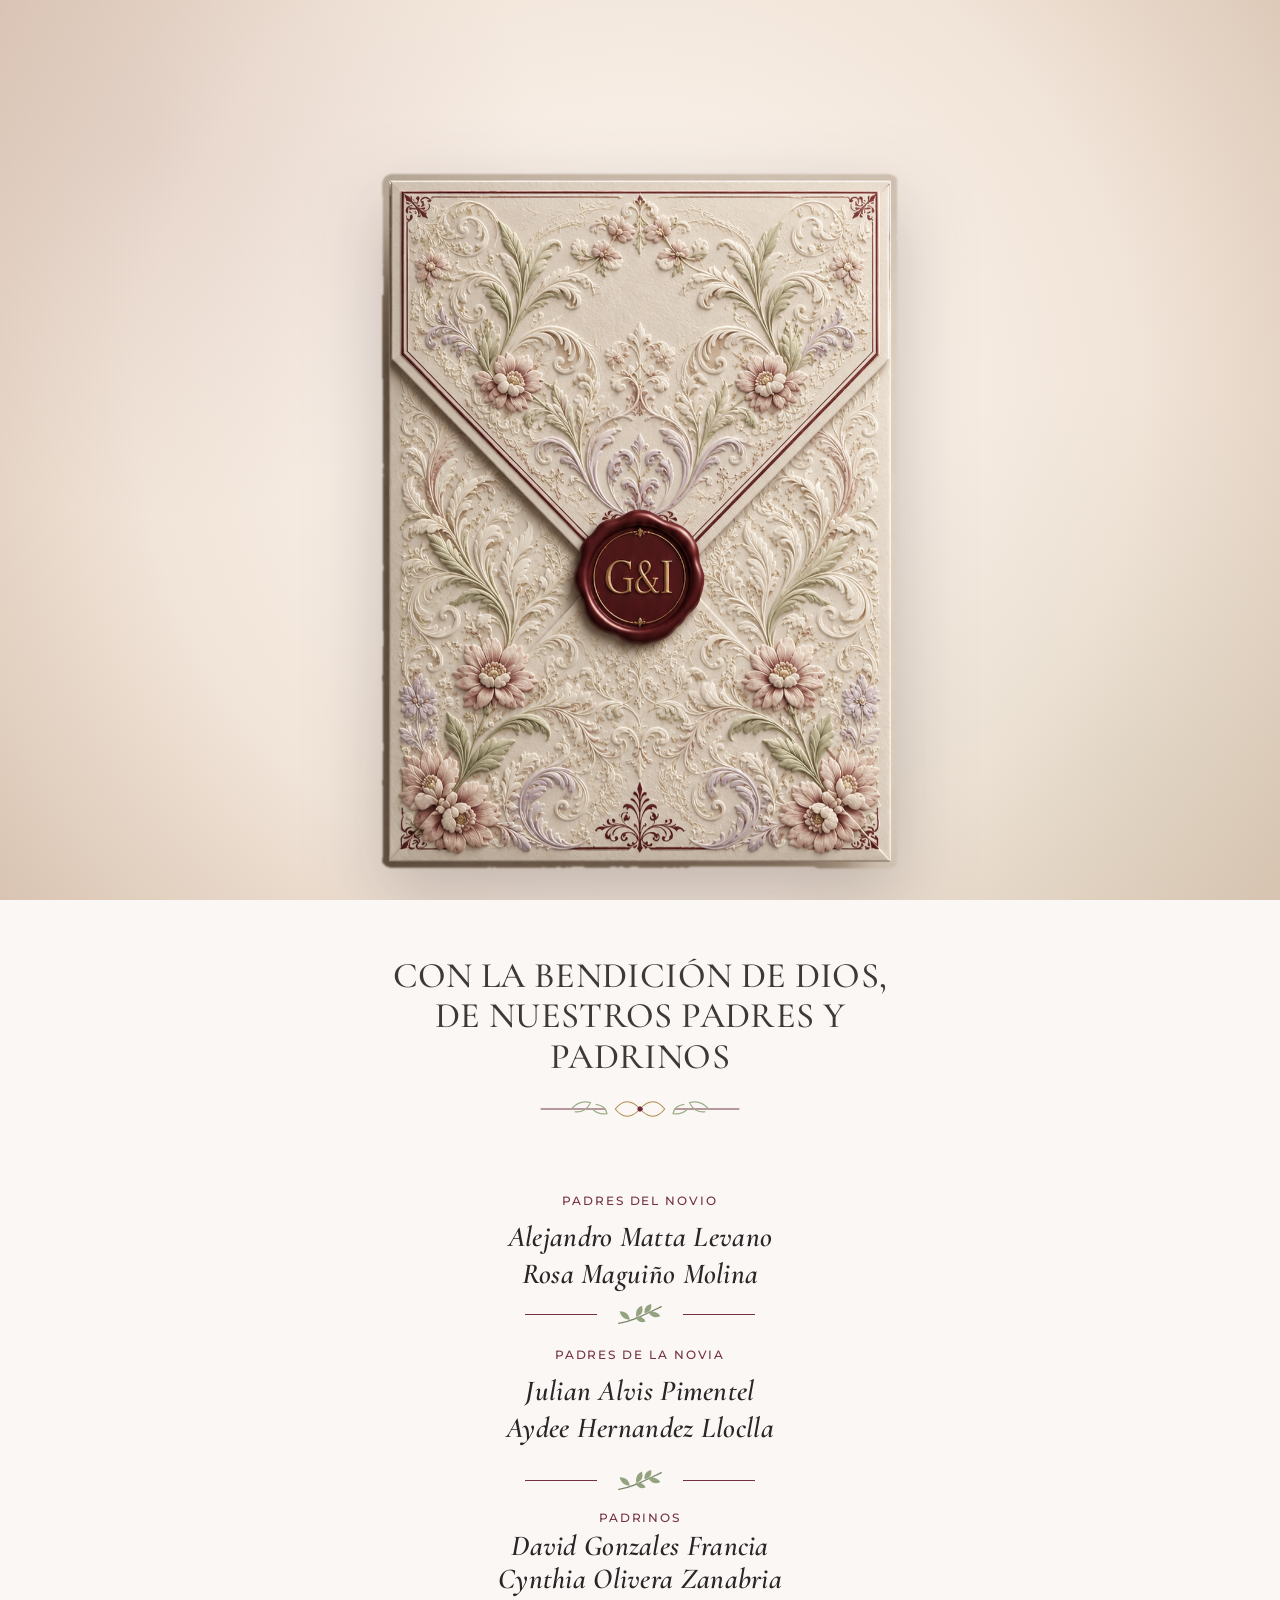
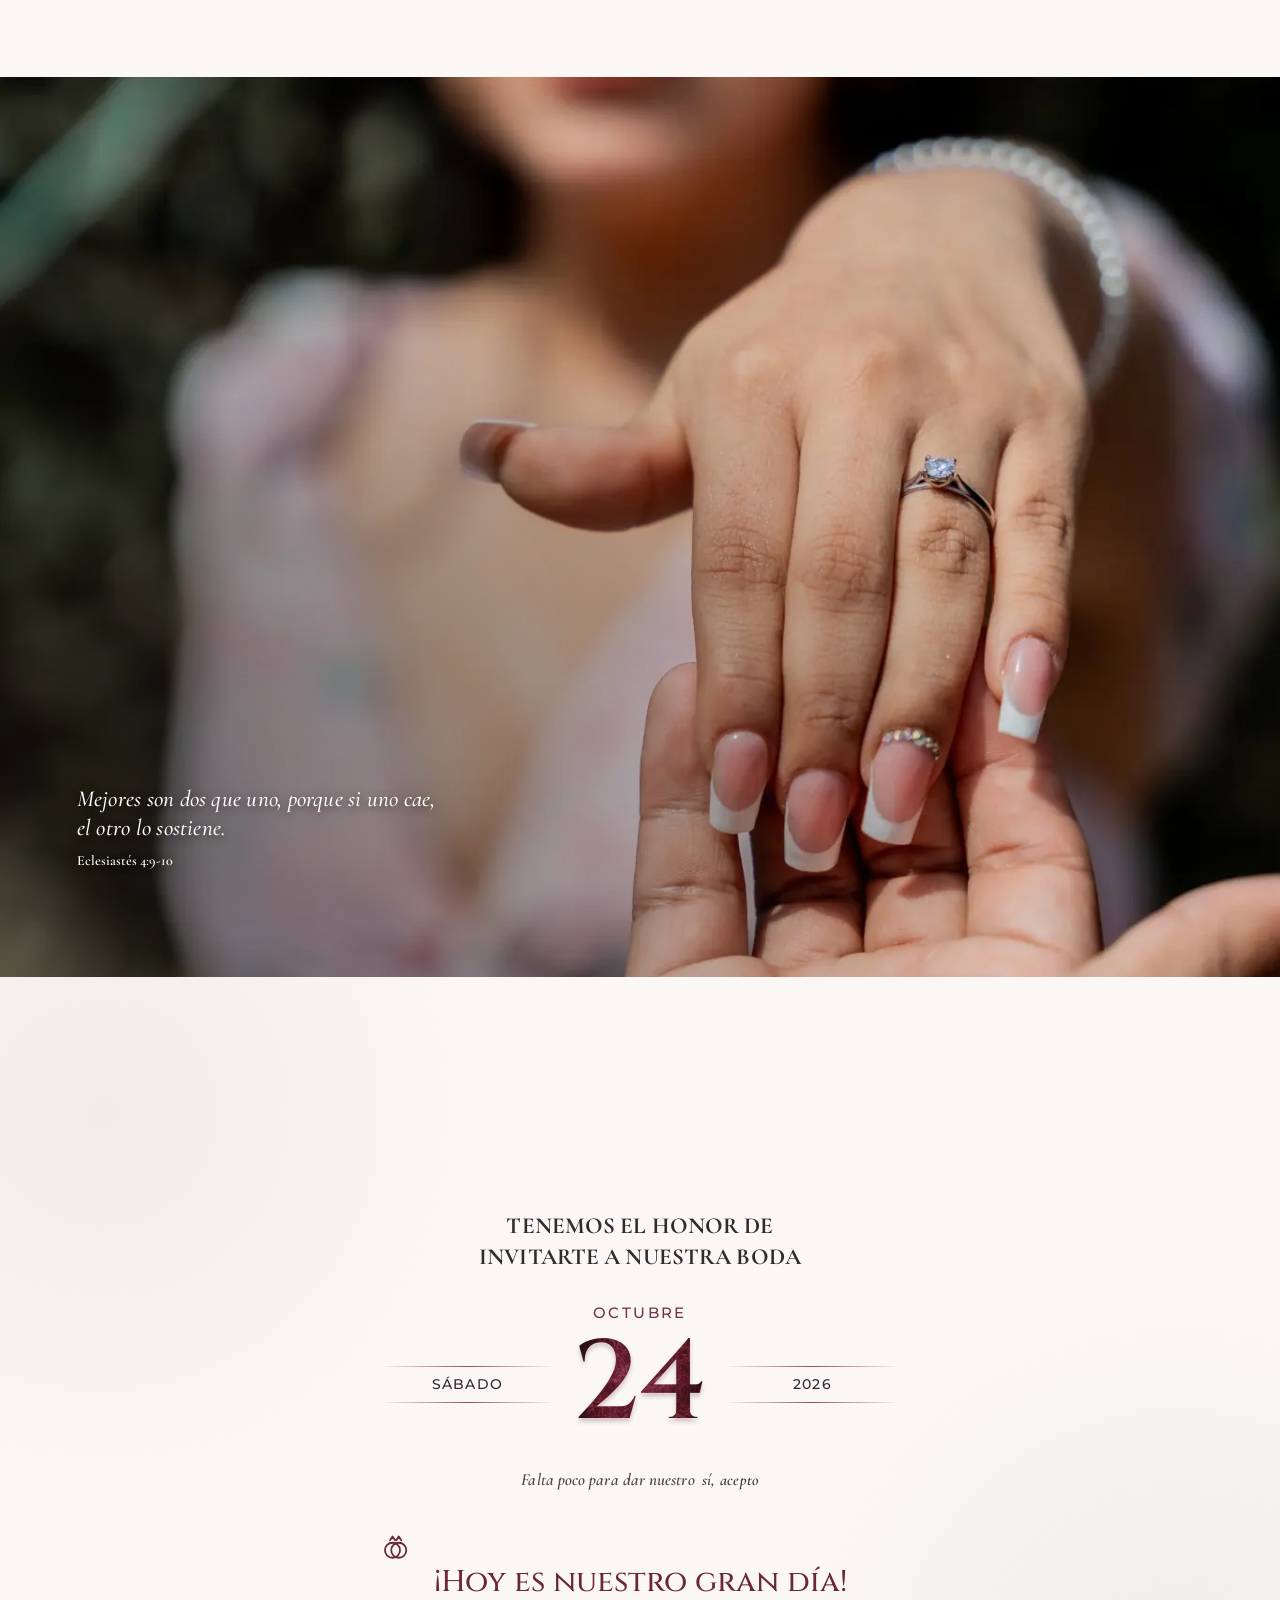
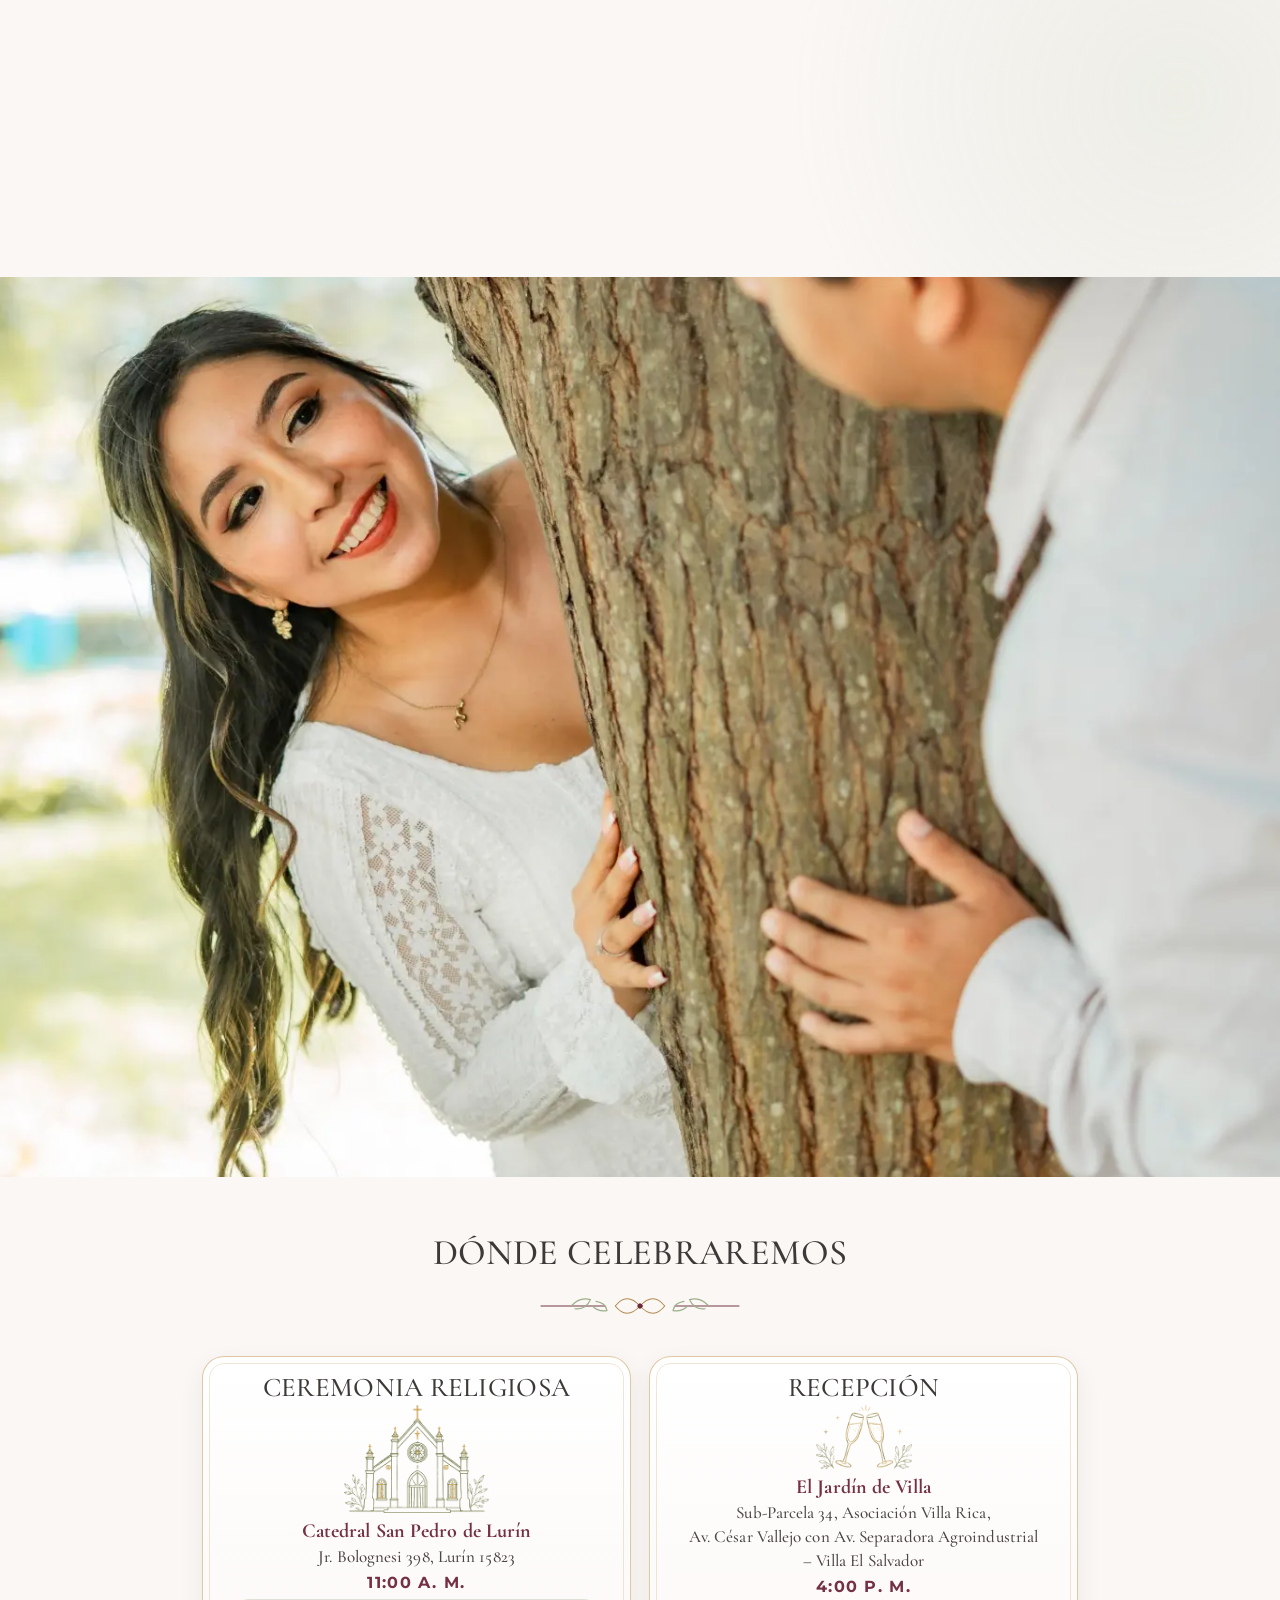
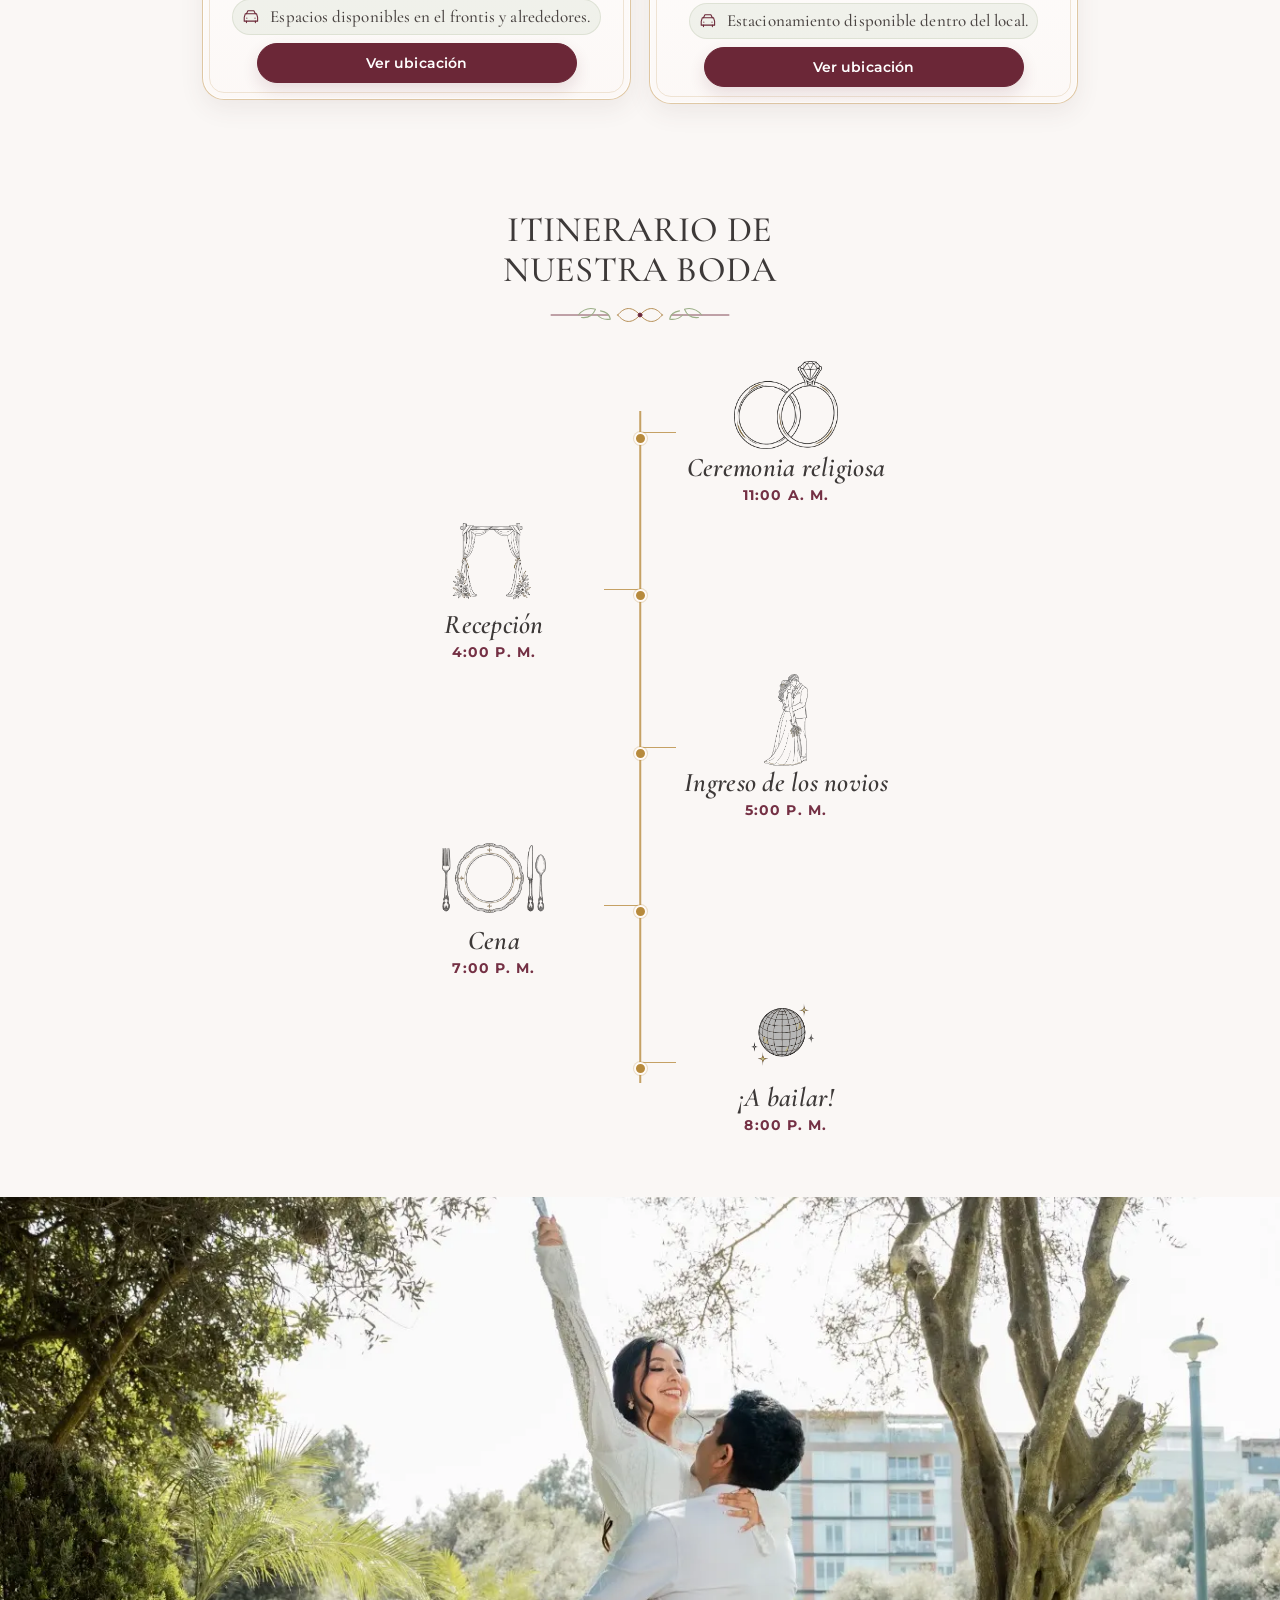
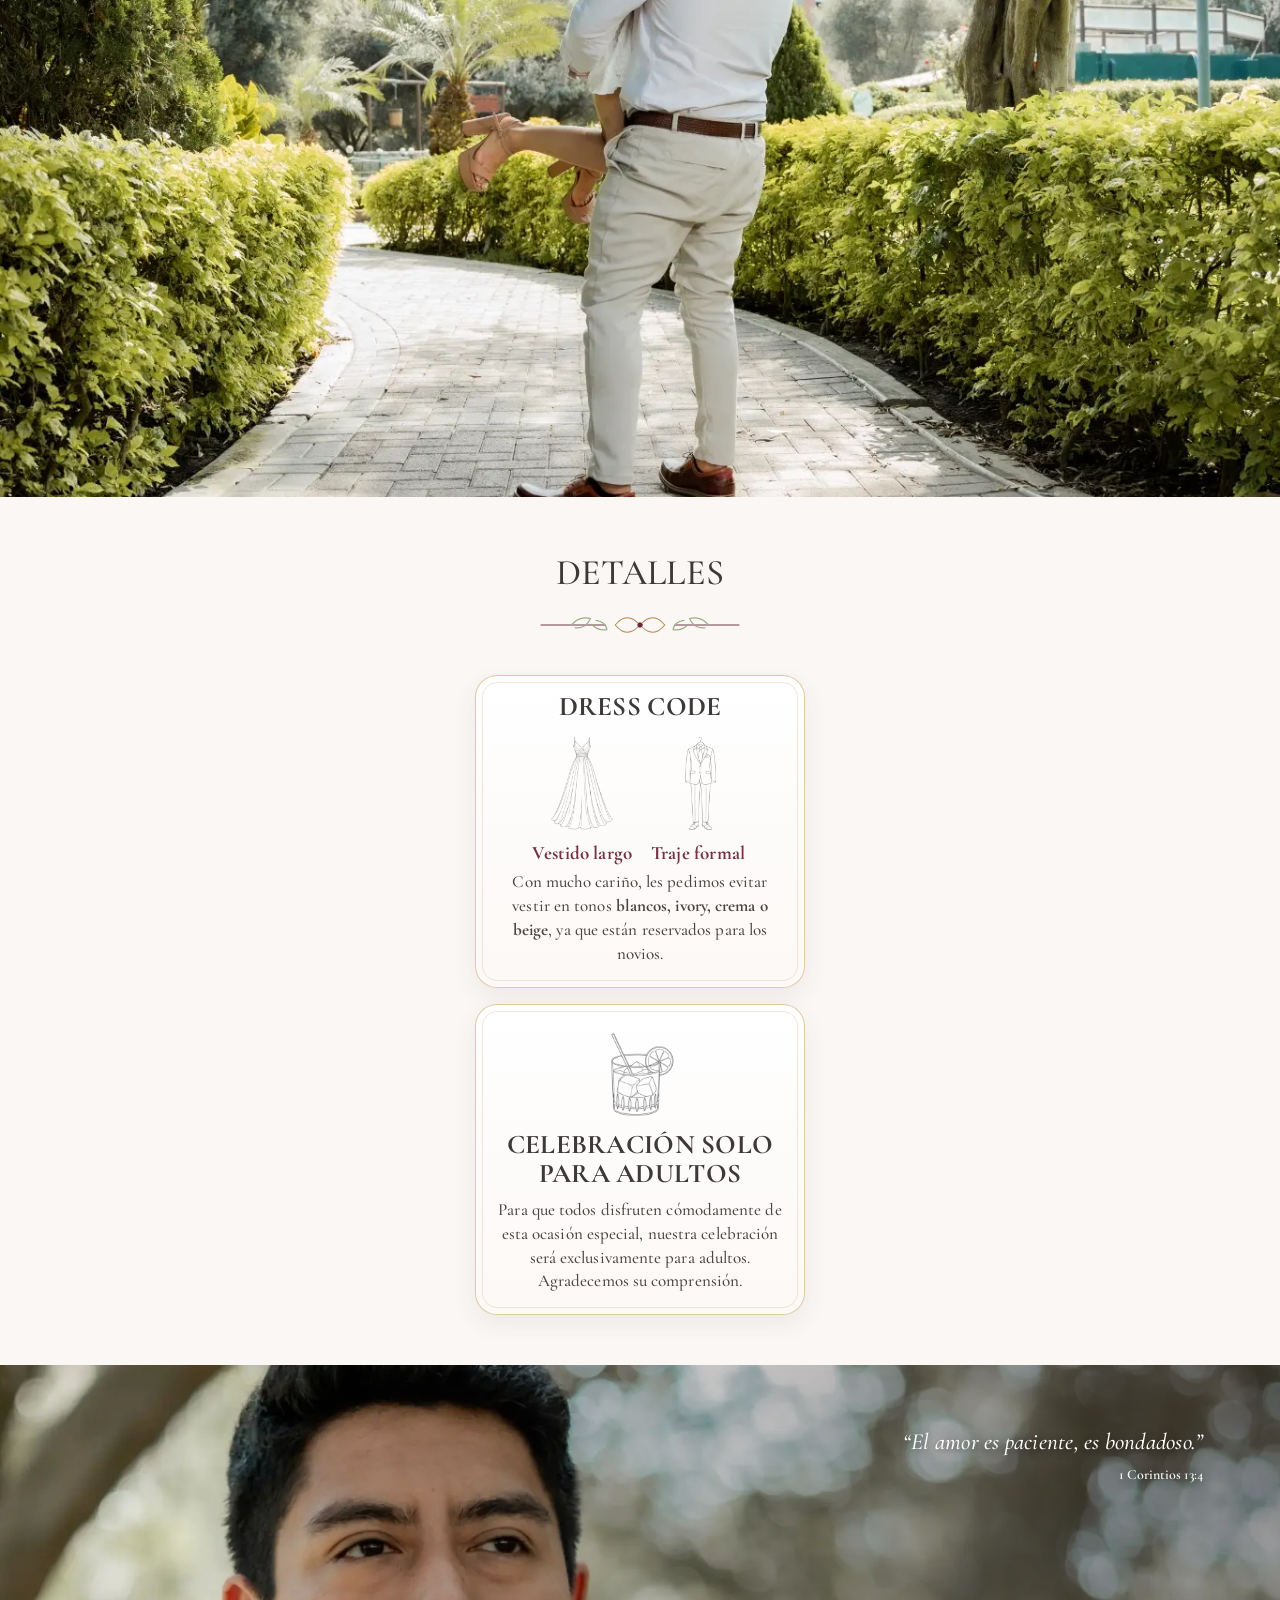
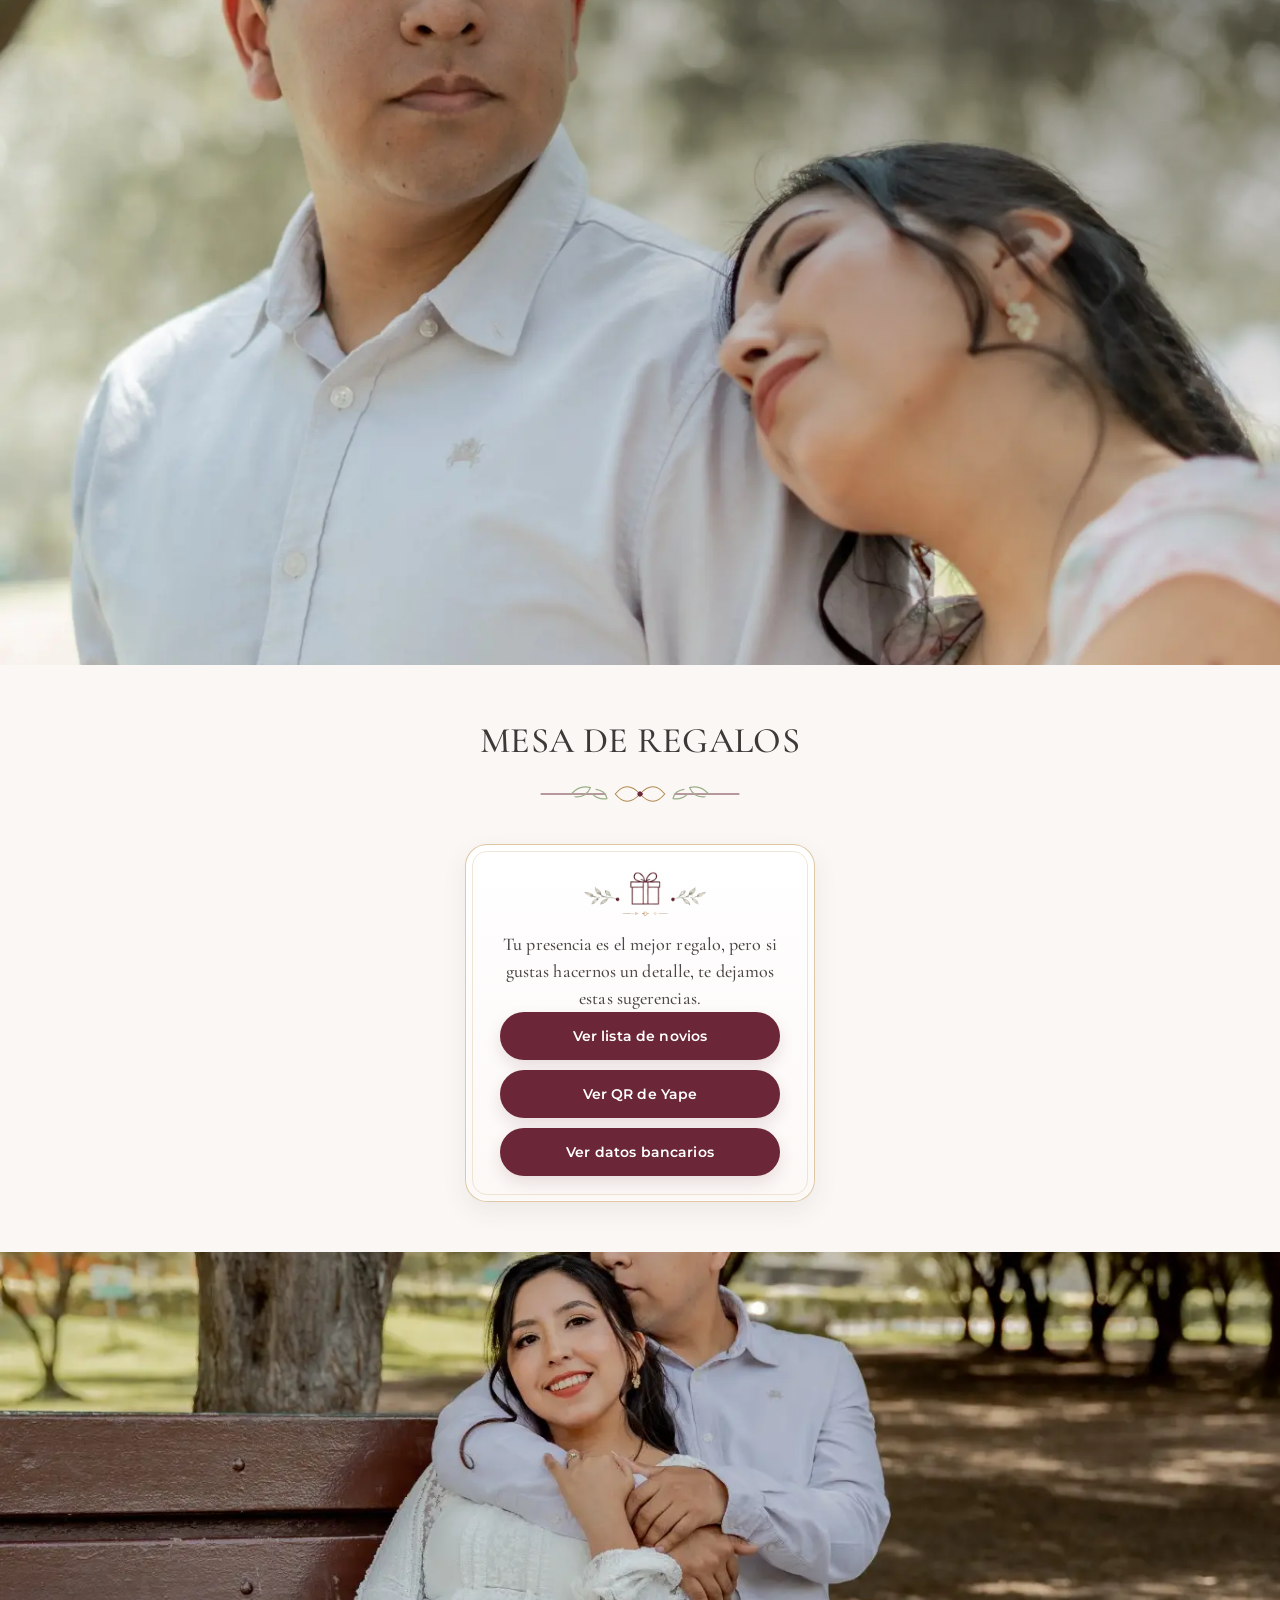
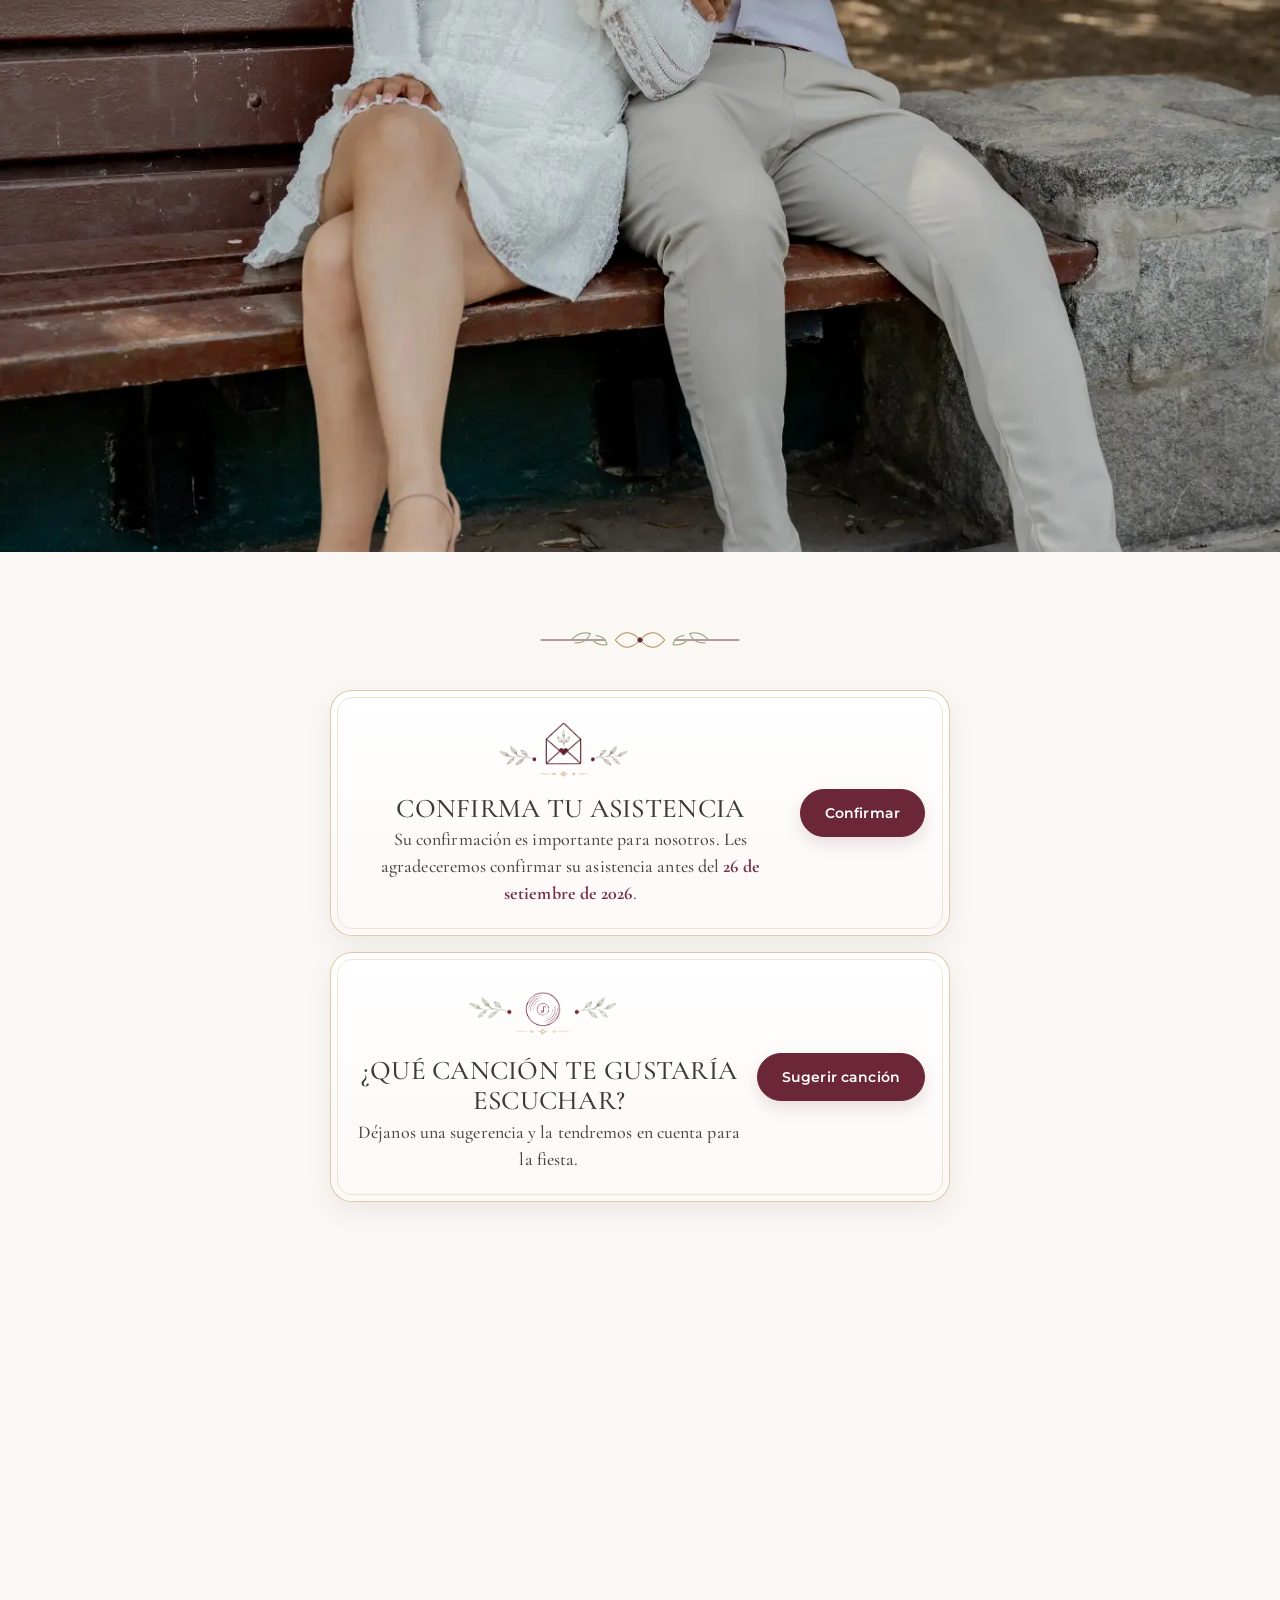
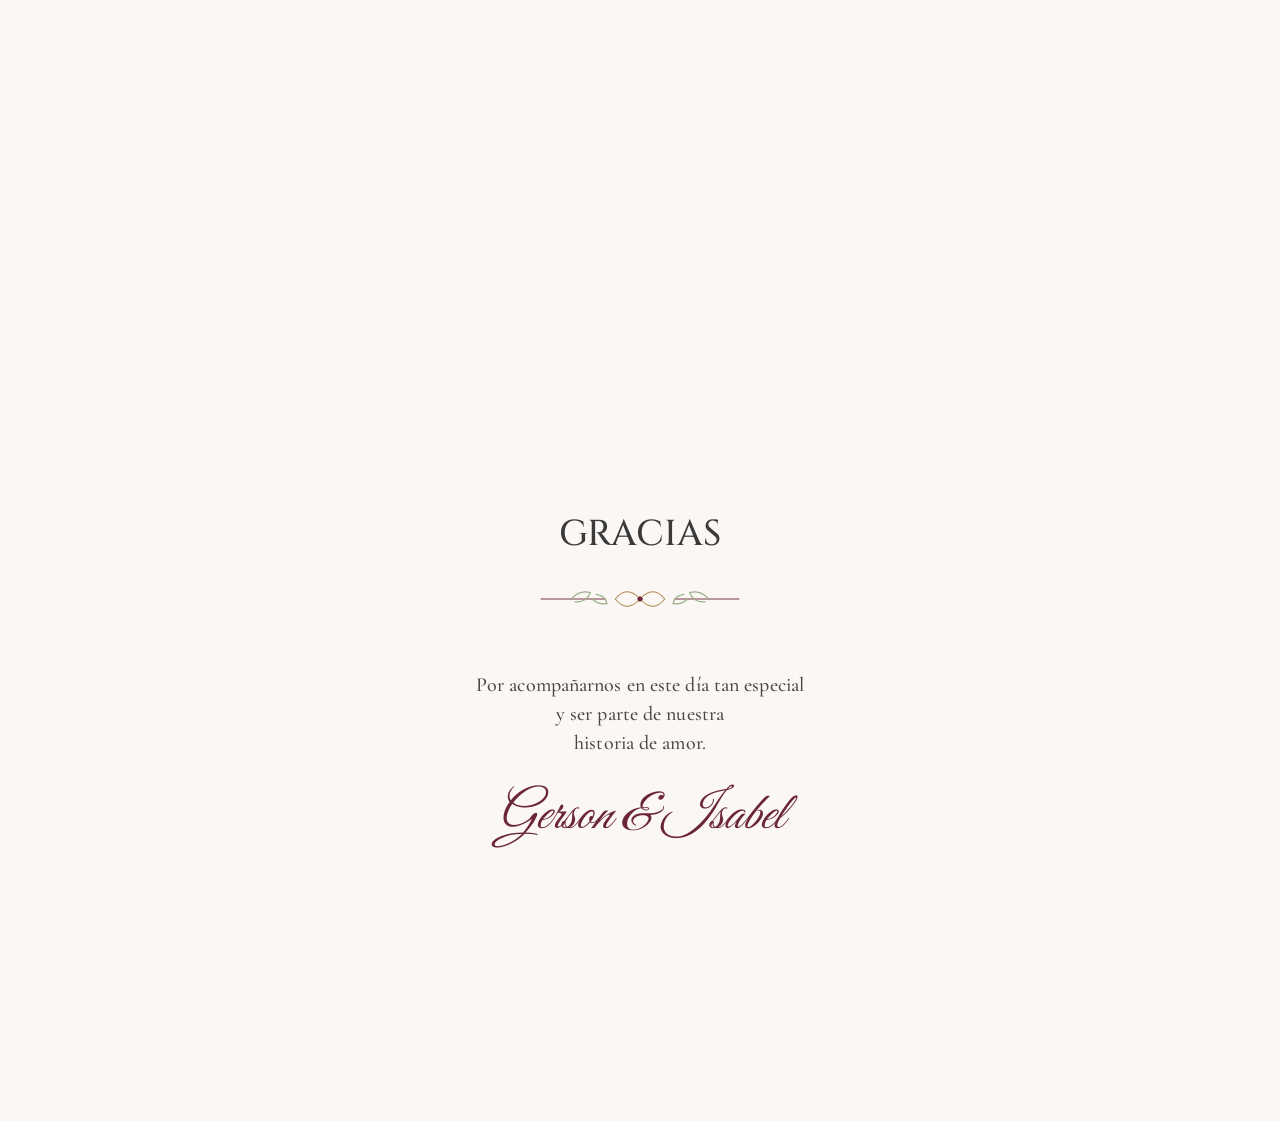
==== index.html @ e01389f4 "Ajusta el encuadre de la última foto" ====
<!DOCTYPE html>
<html lang="es">
<head>
<meta charset="utf-8"/>
<meta content="width=device-width, initial-scale=1.0" name="viewport"/>
<title>
        Gerson &amp; Isabel | 24 de octubre de 2026
    </title>
<meta content="Invitación de boda de Gerson e Isabel. Celebremos juntos este 24 de octubre de 2026." name="description"/>
<meta content="#FAF7F5" name="theme-color"/>
<meta content="light" name="color-scheme"/>
<!-- Vista previa al compartir por WhatsApp y redes -->
<meta content="Gerson &amp; Isabel" property="og:title"/>
<meta content="¡Nos casamos! Acompáñanos este 24 de octubre de 2026." property="og:description"/>
<meta content="website" property="og:type"/>
<meta content="es_PE" property="og:locale"/>
<meta content="https://gmattamaguino-commits.github.io/boda-gerson-isabel/" property="og:url"/>
<meta content="https://gmattamaguino-commits.github.io/boda-gerson-isabel/img/portada-whatsapp-arboles-v179.jpg?v=179" property="og:image"/>
<meta content="https://gmattamaguino-commits.github.io/boda-gerson-isabel/img/portada-whatsapp-arboles-v179.jpg?v=179" property="og:image:secure_url"/>
<meta content="image/jpeg" property="og:image:type"/>
<meta content="1200" property="og:image:width"/>
<meta content="630" property="og:image:height"/>
<meta content="Gerson e Isabel juntos entre los árboles" property="og:image:alt"/>
<!-- Vista previa para otras aplicaciones -->
<meta content="summary_large_image" name="twitter:card"/>
<meta content="Gerson &amp; Isabel" name="twitter:title"/>
<meta content="¡Nos casamos! Acompáñanos este 24 de octubre de 2026." name="twitter:description"/>
<meta content="https://gmattamaguino-commits.github.io/boda-gerson-isabel/img/portada-whatsapp-arboles-v179.jpg?v=179" name="twitter:image"/>
<!-- Ícono de la pestaña -->
<link href="img/favicon.png" rel="icon" type="image/png"/>
<!-- Optimización de fuentes -->
<link href="https://fonts.googleapis.com" rel="preconnect"/>
<link crossorigin="" href="https://fonts.gstatic.com" rel="preconnect"/>
<!-- Bootstrap -->
<link href="https://cdn.jsdelivr.net/npm/bootstrap@5.3.7/dist/css/bootstrap.min.css" rel="stylesheet"/>
<!-- Google Fonts -->
<link href="https://fonts.googleapis.com/css2?family=Cinzel:wght@400;500;600;700&amp;family=Cormorant+Garamond:wght@400;600;700&amp;family=Great+Vibes&amp;family=Lato:wght@300;400;700&amp;display=swap" rel="stylesheet"/>
<!-- Precarga de la apertura -->
<link
    rel="preload"
    as="image"
    href="img/sobre-cerrado-gi.png?v=33"
    fetchpriority="high"
>
<link
    rel="preload"
    as="image"
    href="img/sobre-abierto-gi.png?v=33"
    fetchpriority="high"
>
<!-- Estilos de la invitación -->
<link href="css/variables.css?v=176" rel="stylesheet">
<link href="css/style.css?v=178" rel="stylesheet">

<style>
/* v78 · Fotografía de página completa entre el ticket y la bendición */
.full-page-couple-photo {
    position: relative;
    width: 100%;
    height: 100vh;
    height: 100svh;
    min-height: 560px;
    margin: 0;
    padding: 0;
    overflow: hidden;
    background: #261711;
}
.full-page-couple-photo img {
    display: block;
    width: 100%;
    height: 100%;
    object-fit: cover;
    object-position: 50% 50%;
}

@media (max-width: 575.98px) {
    .full-page-couple-photo {
        min-height: 100svh;
    }
    .full-page-couple-photo img {
        object-position: 42% 50%;
    }
}
</style>
<!-- v158 · Publicación consolidada de textos RSVP y estilos -->
<!-- v159 · Fecha RSVP sincronizada entre HTML y JavaScript -->
<!-- v160 · Párrafo RSVP continuo y título musical centrado -->
</head>
<body>
<!-- =========================================
     APERTURA CON DOS IMÁGENES
========================================= -->

<div
    class="envelope-intro"
    id="invitation-cover"
    aria-label="Abrir invitación de boda"
>
    <div class="envelope-swap">

        <!-- Imagen inicial: sobre cerrado -->
        <img
            class="envelope-image envelope-image-closed"
            src="img/sobre-cerrado-gi.png?v=33"
            alt="Sobre cerrado de la invitación de Gerson e Isabel"
            loading="eager"
            decoding="sync"
            fetchpriority="high"
            draggable="false"
        >

        <!-- Imagen posterior: sobre abierto -->
        <img
            class="envelope-image envelope-image-open"
            src="img/sobre-abierto-gi.png?v=33"
            alt="Sobre abierto de la invitación de Gerson e Isabel"
            loading="eager"
            decoding="sync"
            fetchpriority="high"
            draggable="false"
        >

        <!-- Mensaje colocado sobre la tarjeta de la imagen abierta -->
        <div
            class="envelope-welcome-message"
            id="invitation-welcome"
            aria-hidden="true"
        >
            <p class="welcome-invitation-text" aria-hidden="true">
                &nbsp;
            </p>

            <h2 class="welcome-wedding-title" aria-label="Nos casamos">
                <span>NOS</span>
                <span>CASAMOS!</span>
            </h2>
        </div>

        <!-- Área invisible sobre el sello G&I -->
        <button
            class="envelope-seal-button"
            id="open-invitation"
            type="button"
            aria-label="Abrir invitación"
            disabled
        >
            <span class="visually-hidden">
                Abrir invitación
            </span>
        </button>

        <p class="envelope-open-hint">
            Toca el sello G&amp;I para abrir
        </p>

    </div>
</div>
<div class="bg-fixed"></div>
<header aria-label="Portada de la invitación" class="hero">
<div class="overlay"></div>
<div class="hero-content"><h1>Gerson<span> &amp; </span>Isabel</h1><div class="hero-bottom-content"><div class="hero-audio-player" id="audio-player">
<audio id="wedding-audio" preload="metadata">
<source src="audio/nuestra-cancion.mp3" type="audio/mpeg"/>
</audio>
<button aria-label="Reproducir canción" class="hero-audio-play" id="audio-play-button" type="button">
<span class="play-icon">▶</span>
<span class="pause-icon">Ⅱ</span>
</button>
<div class="hero-audio-info">
<span class="hero-audio-label">
            Nuestra canción
        </span>
<div class="hero-audio-progress-row">
<span id="audio-current-time">
                00:00
            </span>
<input aria-label="Progreso de la canción" class="hero-audio-progress" id="audio-progress" max="100" min="0" step="0.1" type="range" value="0"/>
<span id="audio-duration">
                00:00
            </span>
</div>
</div>
<button aria-label="Silenciar canción" class="hero-audio-volume" id="audio-volume-button" type="button">
        ♫
    </button>
</div>
<a class="hero-scroll-hint" href="#bendicion" aria-label="Continuar hacia la bendición de la invitación">
<span>Desliza para descubrir nuestra invitación</span>
<span class="hero-scroll-arrow" aria-hidden="true">⌄</span>
</a>
</div>
</div>
</header>
<section class="family-section" id="bendicion">
<div class="container">
<p class="subtitle-section">UNIDOS POR EL AMOR</p>
<h2 class="title-section">Con la bendición de Dios, de nuestros padres y padrinos</h2>
<div class="divider-center"></div>
<div class="family-card">
<div class="parents-row">
<div class="parents-col">
<span class="parents-label">Padres del novio</span>
<span class="parents-name">Alejandro Matta Levano</span>
<span class="parents-name">Rosa Maguiño Molina</span>
</div>
<div class="parents-col">
<span class="parents-label">Padres de la novia</span>
<span class="parents-name">Julián Alvis Pimentel</span>
<span class="parents-name">Aydee Hernández Lloclla</span>
</div>
</div>
<div class="godparents-block">
<span class="parents-label">Padrinos</span>
<p class="godparents-name">
                    David Gonzales &amp; Cynthia Olivera
                </p>
</div>
</div>
</div>
</section>
<section class="story-photo story-photo--after-family" aria-label="Fotografía del anillo de compromiso">
<img
    src="img/foto-antes-cronograma.webp?v=110"
    alt="Anillo de compromiso de Gerson e Isabel"
    loading="lazy"
    decoding="async"
>
<div class="story-photo-verse">
<p>Mejores son dos que uno, porque si uno cae,<br>el otro lo sostiene.</p>
<cite>Eclesiastés 4:9-10</cite>
</div>
</section>
<section class="wedding-details" id="detalles-principales">
<div class="container wedding-details-container">
<p class="wedding-details-invitation">
        Tenemos el honor de<br>
        invitarte a nuestra boda
    </p>
<div class="wedding-calendar" aria-label="Sábado 24 de octubre de 2026">
<p class="wedding-calendar-month">Octubre</p>
<div class="wedding-calendar-date">
<span class="wedding-calendar-side">
<span class="wedding-calendar-line"></span>
<span>Sábado</span>
<span class="wedding-calendar-line"></span>
</span>
<strong>24</strong>
<span class="wedding-calendar-side">
<span class="wedding-calendar-line"></span>
<span>2026</span>
<span class="wedding-calendar-line"></span>
</span>
</div>
</div>
<p class="wedding-details-count-title">
        Falta poco para dar nuestro
        <span>sí, acepto</span>
    </p>
<div class="countdown">
<div class="time-box"><span id="days">0</span><small>Días</small></div>
<div class="time-box"><span id="hours">00</span><small>Horas</small></div>
<div class="time-box"><span id="minutes">00</span><small>Minutos</small></div>
<div class="time-box"><span id="seconds">00</span><small>Segundos</small></div>
</div>
<div class="guest-invitation-card" hidden="" id="guest-invitation-card">
<p class="guest-card-label">
        RESERVADO PARA
    </p>
<div class="guest-ticket">
    <div class="guest-ticket-name">
        <h3 id="guest-card-name"></h3>
    </div>
    <div class="guest-ticket-separator" aria-hidden="true"></div>
    <div class="guest-ticket-passes">
        <span class="guest-ticket-passes-label">PASES</span>
        <strong id="guest-card-passes"></strong>
    </div>
</div>
<p class="guest-card-welcome">Nos encantará celebrar este día contigo.</p>
<div class="guest-card-closing-ornament" aria-hidden="true">♡</div>
</div>
</div>
</section>
<section class="full-page-couple-photo" aria-label="Fotografía de Gerson e Isabel">
<img
    src="img/foto-antes-bendicion.webp?v=109"
    alt="Gerson e Isabel durante su sesión de preboda"
    loading="lazy"
    decoding="async"
>
</section>
<section class="lugares" id="lugares">
<div class="container">
<p class="subtitle-section">LUGARES</p>
<h2 class="title-section">Dónde celebraremos</h2>
<div class="divider-center"></div>
<div class="places-grid">
<article class="place-card">
<h3>Ceremonia religiosa</h3>
<div class="place-illustration place-illustration--church" aria-hidden="true">
<img src="[data-uri]" alt="" loading="lazy" decoding="async">
</div>
<p class="place-name">Catedral San Pedro de Lurín</p>
<p class="place-address">Jr. Bolognesi 398, Lurín 15823</p>
<p class="place-time">11:00 a. m.</p>
<p class="place-parking-note">
<svg class="inline-icon" viewBox="0 0 24 24" fill="none" stroke="currentColor" stroke-width="1.45" stroke-linecap="round" stroke-linejoin="round" aria-hidden="true"><path d="M3 14l1.5-5h15L21 14v5H3v-5Z"/><path d="M6 9l2-4h8l2 4M6 19v2M18 19v2M6.5 15h.01M17.5 15h.01"/></svg>
Espacios disponibles en el frontis y alrededores.
</p>
<div class="place-actions">
<a class="btn-place" href="https://www.google.com/maps/place/Catedral+San+Pedro+-+Di%C3%B3cesis+de+Lur%C3%ADn/@-12.2735759,-76.8710997,17z/data=!3m1!4b1!4m6!3m5!1s0x9105bd1e9d4dcfed:0xb13b9b8c07b903d9!8m2!3d-12.2735812!4d-76.8685248!16s%2Fg%2F12hm4xfvn?entry=ttu&amp;g_ep=EgoyMDI2MDcyOS4wIKXMDSoASAFQAw%3D%3D" rel="noopener noreferrer" target="_blank">Ver ubicación</a>
</div>
</article>
<article class="place-card">
<h3>Recepción</h3>
<div class="place-illustration place-illustration--toast" aria-hidden="true">
<img src="[data-uri]" alt="" loading="lazy" decoding="async">
</div>
<p class="place-name">El Jardín de Villa</p>
<p class="place-address">Sub-Parcela 34, Asociación Villa Rica,<br>Av. César Vallejo con Av. Separadora Agroindustrial – Villa El Salvador</p>
<p class="place-time">4:00 p. m.</p>
<p class="place-parking-note">
<svg class="inline-icon" viewBox="0 0 24 24" fill="none" stroke="currentColor" stroke-width="1.45" stroke-linecap="round" stroke-linejoin="round" aria-hidden="true"><path d="M3 14l1.5-5h15L21 14v5H3v-5Z"/><path d="M6 9l2-4h8l2 4M6 19v2M18 19v2M6.5 15h.01M17.5 15h.01"/></svg>
Estacionamiento disponible dentro del local.
</p>
<div class="place-actions">
<a class="btn-place" href="https://www.google.com/maps/place/EL+JARDIN+DE+VILLA/@-12.220302,-76.9538591,18.96z/data=!4m6!3m5!1s0x9105bb3d73804431:0x590118f0c9622e88!8m2!3d-12.2208564!4d-76.9530855!16s%2Fg%2F11fk3xxh4p" rel="noopener noreferrer" target="_blank">Ver ubicación</a>
</div>
</article>
</div>
</div>
</section>
<section class="cronograma" id="cronograma">
<div class="container">
<h2 class="title-section itinerary-title">Itinerario de<br>nuestra boda</h2>
<div class="divider-center"></div>
<div class="schedule-grid">
<article class="schedule-card schedule-card--right">
<img class="schedule-card-icon" src="img/itinerario-anillos-v102.webp" alt="" aria-hidden="true" loading="lazy" decoding="async">
<h3>Ceremonia religiosa</h3>
<p class="schedule-card-time">11:00 a. m.</p>
</article>
<article class="schedule-card schedule-card--left">
<img class="schedule-card-icon" src="img/itinerario-arco-v102.webp" alt="" aria-hidden="true" loading="lazy" decoding="async">
<h3>Recepción</h3>
<p class="schedule-card-time">4:00 p. m.</p>
</article>
<article class="schedule-card schedule-card--right">
<img class="schedule-card-icon" src="img/itinerario-pareja-v102.webp" alt="" aria-hidden="true" loading="lazy" decoding="async">
<h3>Ingreso de los novios</h3>
<p class="schedule-card-time">5:00 p. m.</p>
</article>
<article class="schedule-card schedule-card--left">
<img class="schedule-card-icon" src="img/itinerario-cena-v102.webp" alt="" aria-hidden="true" loading="lazy" decoding="async">
<h3>Cena</h3>
<p class="schedule-card-time">7:00 p. m.</p>
</article>
<article class="schedule-card schedule-card--right">
<img class="schedule-card-icon" src="img/itinerario-baile-v102.webp" alt="" aria-hidden="true" loading="lazy" decoding="async">
<h3>¡A bailar!</h3>
<p class="schedule-card-time">8:00 p. m.</p>
</article>
</div>
</div>
</section>
<section class="story-photo story-photo--after-itinerary" aria-label="Fotografía de Gerson e Isabel después del itinerario">
<img
    src="img/foto-despues-itinerario-v111.webp?v=20260826itinerario4"
    alt="Gerson sosteniendo a Isabel durante su sesión de preboda"
    loading="lazy"
    decoding="async"
>
</section>
<section class="dresscode" id="dresscode">
<div class="container">
<h2 class="title-section details-title">Detalles</h2>
<div class="divider-center"></div>
<div class="details-grid">
<article class="details-card">
<p class="details-eyebrow">DRESS CODE</p>
<div class="dresscode-choices" aria-label="Vestimenta sugerida">
<div class="dresscode-choice">
<span class="dresscode-figure dresscode-figure--dress" aria-hidden="true">
<img src="img/dresscode-vestido-v145.webp" alt="" loading="lazy" decoding="async">
</span>
<span class="dresscode-choice-label">Vestido largo</span>
</div>
<div class="dresscode-choice">
<span class="dresscode-figure dresscode-figure--suit" aria-hidden="true">
<img src="img/dresscode-traje-v145.webp" alt="" loading="lazy" decoding="async">
</span>
<span class="dresscode-choice-label">Traje formal</span>
</div>
</div>
<p>Con mucho cariño, les pedimos evitar vestir en tonos <strong>blancos, ivory, crema o beige</strong>, ya que están reservados para los novios.</p>
</article>
<article class="details-card">
<img class="details-illustration details-illustration--adults" src="img/celebracion-adultos-v105.webp" alt="" aria-hidden="true" loading="lazy" decoding="async">
<h3>CELEBRACIÓN SOLO<br>PARA ADULTOS</h3>
<p>Para que todos disfruten cómodamente de esta ocasión especial, nuestra celebración será exclusivamente para adultos. Agradecemos su comprensión.</p>
</article>
</div>
</div>
</section>
<section class="story-photo story-photo--after-details" aria-label="Fotografía de Gerson e Isabel después de los detalles">
<img
    src="img/foto-despues-detalles-v111.webp?v=111"
    alt="Isabel apoyada en el hombro de Gerson durante su sesión de preboda"
    loading="lazy"
    decoding="async"
>
<div class="story-photo-verse story-photo-verse--love">
<p>“El amor es paciente, es bondadoso.”</p>
<cite>1 Corintios 13:4</cite>
</div>
</section>
<section class="regalo" id="regalo">
<div class="container">
<h2 class="title-section">Mesa de regalos</h2>
<div class="divider-center"></div>
<div class="regalo-grid">
<article class="regalo-card gift-card gift-accordion" id="gift-card">
<div aria-hidden="true" class="regalo-icon"><svg class="line-icon" viewBox="0 0 24 24" fill="none" stroke="currentColor" stroke-width="1.45" stroke-linecap="round" stroke-linejoin="round" aria-hidden="true"><rect x="3" y="5" width="18" height="14" rx="2"/><path d="M3 9h18M8 15h3"/><path d="M15.5 13.5c-1.8-2-4.2 1-1.2 3l1.2.8 1.2-.8c3-2 0-5-1.2-3Z"/></svg></div>
<div class="regalo-content">
<p>Tu presencia es el mejor regalo, pero si gustas hacernos un detalle, te dejamos estas sugerencias.</p>
</div>
<div class="gift-option-buttons">
<a class="btn-form gift-option-button" href="https://www.noviosfalabella.com.pe/public/prodSubCatTodasCategoriasCl.do?codigoEvento=738096&amp;dvEvento=08&amp;retencionEvento=S" target="_blank" rel="noopener noreferrer">
                Ver lista de novios
            </a>
<button class="btn-form gift-option-button" id="gift-yape-button" type="button" aria-controls="yape-modal" aria-expanded="false">
                Ver QR de Yape
            </button>
<button class="btn-form gift-data-button" id="gift-data-button" type="button" aria-controls="gift-account-details" aria-expanded="false">
                Ver datos bancarios
            </button>
</div>
<div class="gift-account-details" id="gift-account-details" aria-hidden="true">
<div class="gift-details-inner">
<div class="gift-details-divider" aria-hidden="true"></div>
<h3>Datos para transferencia</h3>
<p class="gift-bank-name">BCP</p>
<div class="gift-account-row">
<div class="gift-account-text">
<span class="gift-account-label">Número de cuenta</span>
<strong>19493192474010</strong>
</div>
<button class="gift-copy-button" type="button" data-copy-value="19493192474010" aria-label="Copiar número de cuenta">
<span aria-hidden="true">Copiar</span>
</button>
</div>
<div class="gift-account-row">
<div class="gift-account-text">
<span class="gift-account-label">CCI</span>
<strong>00219419319247401098</strong>
</div>
<button class="gift-copy-button" type="button" data-copy-value="00219419319247401098" aria-label="Copiar CCI">
<span aria-hidden="true">Copiar</span>
</button>
</div>
<p class="gift-account-holder"><span>Titular</span><strong>Isabel Alvis</strong></p>
<p class="gift-copy-status" id="gift-copy-status" role="status" aria-live="polite"></p>
<button class="gift-back-button" id="gift-back-button" type="button">
                Ocultar datos
            </button>
</div>
</div>
</article>
</div>
</div>
</section>
<div class="gift-yape-modal" id="yape-modal" role="dialog" aria-modal="true" aria-labelledby="yape-modal-title" aria-hidden="true" hidden>
<button class="gift-yape-backdrop" type="button" data-yape-close aria-label="Cerrar ventana de Yape"></button>
<div class="gift-yape-dialog" role="document">
<div class="gift-yape-content">
<button class="gift-yape-close" id="gift-yape-close" type="button" data-yape-close aria-label="Cerrar">
<span aria-hidden="true">×</span>
</button>
<h3 id="yape-modal-title">Yape</h3>
<img class="gift-yape-qr" src="img/yape-qr-isabel-v148.png?v=149" alt="Código QR de Yape de Isabel Alvis" loading="eager" decoding="async" width="720" height="745">
<p>Yape a nombre de <strong>Isabel Alvis</strong></p>
</div>
</div>
</div>

<section class="story-photo story-photo--after-gifts" aria-label="Fotografía de Gerson e Isabel antes de la confirmación">
<img
    src="img/foto-entre-regalos-rsvp-v156.webp?v=156"
    alt="Gerson besando a Isabel mientras están sentados juntos en una banca del parque"
    loading="lazy"
    decoding="async"
    width="1365"
    height="2048"
>
</section>
<section class="rsvp" id="rsvp">
<div class="container">
<!-- v155 · Encabezado RSVP retirado; se conservan los cuadros. -->
<div class="divider-center"></div>

<div class="form-cta rsvp-confirm-card">
<div class="rsvp-confirm-content">
<h3>
            Confirma tu asistencia
        </h3>
<p>Su confirmación es importante para nosotros. Les agradeceremos confirmar su asistencia antes del <strong class="rsvp-deadline">26 de setiembre de 2026</strong>.</p>
<p class="rsvp-form-warning" hidden="" id="rsvp-form-warning">
            Abre el enlace personalizado que recibiste
            para confirmar tu asistencia.
        </p>
</div>
<a class="btn-form" href="#" id="rsvp-form-button" rel="noopener noreferrer" target="_blank">
        Confirmar
    </a>
</div>
<div class="form-cta rsvp-song-card">
<div class="rsvp-song-content">
<h3>
                    ¿Qué canción te gustaría escuchar?
                </h3>
<p>
                    Déjanos una sugerencia y la tendremos en cuenta para la fiesta.
                </p>
</div>
<a class="btn-form" href="https://docs.google.com/forms/d/e/1FAIpQLSe6MJg2xiOGVkVqOeCAp7S0diQTWPH5PskBaF_kjnglJaM5cw/viewform" rel="noopener noreferrer" target="_blank">
                Sugerir canción
            </a>
</div>
</div>
</section>
<section class="galeria" id="galeria">
<div class="container">
<p class="subtitle-section">GALERÍA</p>
<h2 class="title-section">Momentos que atesoramos</h2>
<div class="divider-center"></div>
<div class="gallery-grid">
<div class="gallery-item gallery-featured" data-full="img/galeria-01-full.webp?v=20260826horizontal6" onclick="openLightbox(this)">
<img alt="Gerson e Isabel durante su sesión preboda" decoding="async" loading="lazy" src="img/galeria-01-full.webp?v=20260826horizontal6" width="1365" height="910"/>
</div>
<div class="gallery-item" data-full="img/galeria-02-full.webp" onclick="openLightbox(this)">
<img alt="Gerson e Isabel compartiendo un momento especial" decoding="async" loading="lazy" src="img/galeria-02-thumb.webp" width="720" height="481"/>
</div>
<div class="gallery-item" data-full="img/galeria-01.jpg?v=20260826photo2" onclick="openLightbox(this)">
<img alt="Gerson e Isabel frente al corazón de rosas" decoding="async" loading="lazy" src="img/galeria-01.jpg?v=20260826photo2" width="720" height="480"/>
</div>
<div class="gallery-item gallery-portrait" data-full="img/galeria-04-full.webp" onclick="openLightbox(this)">
<img alt="Retrato en blanco y negro de Gerson e Isabel" decoding="async" loading="lazy" src="img/galeria-04-thumb.webp" width="479" height="720"/>
</div>
<div class="gallery-item gallery-portrait" data-full="img/galeria-05-full.webp" onclick="openLightbox(this)">
<img alt="Retrato de Gerson e Isabel bajo la lámpara del salón" decoding="async" loading="lazy" src="img/galeria-05-thumb.webp" width="481" height="720"/>
</div>
<div class="gallery-item" data-full="img/galeria-06-full.webp" onclick="openLightbox(this)">
<img alt="Gerson e Isabel celebrando su historia" decoding="async" loading="lazy" src="img/galeria-06-thumb.webp" width="720" height="480"/>
</div>
<div class="gallery-item" data-full="img/galeria-07-full-v180.webp?v=180" onclick="openLightbox(this)">
<img alt="Gerson besando a Isabel durante su sesión preboda" decoding="async" loading="lazy" src="img/galeria-07-thumb-v181.webp?v=181" width="720" height="720"/>
</div>
</div>
</div>
</section>
<section class="gracias">
<div class="gracias-content">
<h2 class="gracias-title">Gracias</h2>
<div class="divider-center"></div>
<p class="gracias-text">
<span>Por acompañarnos en este día tan especial</span>
<span>y ser parte de nuestra</span>
<span>historia de amor.</span>
</p>
<p class="gracias-names">Gerson &amp; Isabel</p>
</div>
<img alt="" aria-hidden="true" class="gracias-floral" decoding="async" loading="lazy" src="img/gracias-floral.png"/>
</section>

<!-- Hojas decorativas después del hero -->
<div
    id="leaf-overlay"
    class="leaf-overlay"
    aria-hidden="true"
></div>
<script src="https://cdn.jsdelivr.net/npm/bootstrap@5.3.7/dist/js/bootstrap.bundle.min.js"></script>
<script src="js/script.js?v=160"></script>
</body>
</html>
---- css/variables.css ----
/* ==========================================
   SISTEMA DE DISEÑO - BODA GERSON & ISABEL
   ========================================== */

:root {
    --color-pearl: #faf7f5;
    --color-sage: #9caf88;
    --color-mauve: #c9a0a5;
    --color-lilac: #c4b7d6;
    --color-wine: #6b2737;
    --color-text: #3a3a3a;

    --font-title: "Cinzel", serif;
    --font-body: "Lato", sans-serif;

    --transition: all .35s ease;
    --shadow: 0 10px 30px rgba(0, 0, 0, .12);
}

/* =====================================================
   v161 · Detalles: párrafos con el mismo estilo que
   “Tu presencia es el mejor regalo”
   ===================================================== */
html body #dresscode .details-card > p:not(.details-eyebrow) {
    color: #4B4543 !important;
    font-family: "Cormorant Garamond", Georgia, serif !important;
    font-size: clamp(15.5px, 2.2vw, 17px) !important;
    font-style: normal !important;
    font-weight: 500 !important;
    letter-spacing: .005em !important;
    line-height: 1.4 !important;
}

html body #dresscode .details-card:first-child > p:not(.details-eyebrow) strong {
    color: inherit !important;
    font-family: inherit !important;
    font-size: inherit !important;
    font-style: inherit !important;
    font-weight: 700 !important;
    letter-spacing: inherit !important;
    line-height: inherit !important;
}

/* =====================================================
   v165 · Galería según croquis:
   [ FOTO HORIZONTAL ]
   foto1 | foto2
   foto3 | foto4
   foto5 | foto6
   ===================================================== */
#galeria .subtitle-section {
    display: none !important;
}

#galeria .gallery-grid {
    display: grid !important;
    grid-template-columns: repeat(2, minmax(0, 1fr)) !important;
    grid-auto-flow: row !important;
    gap: 10px !important;
}

#galeria .gallery-grid > .gallery-item {
    min-width: 0 !important;
    margin: 0 !important;
}

/* Foto horizontal principal: ocupa toda la primera fila. */
#galeria .gallery-grid > .gallery-item:nth-child(1) {
    order: 0 !important;
    grid-column: 1 / -1 !important;
    grid-row: auto !important;
    width: 100% !important;
    height: auto !important;
    min-height: 0 !important;
    max-height: none !important;
    aspect-ratio: 3 / 2 !important;
    border-radius: 14px !important;
    overflow: hidden !important;
}

#galeria .gallery-grid > .gallery-item:nth-child(1) img {
    display: block !important;
    width: 100% !important;
    height: 100% !important;
    object-fit: cover !important;
    object-position: center center !important;
}

/* foto1 y foto2 */
#galeria .gallery-grid > .gallery-item:nth-child(2) { order: 1 !important; }
#galeria .gallery-grid > .gallery-item:nth-child(3) {
    display: block !important;
    order: 2 !important;
}

/* foto3 y foto4 */
#galeria .gallery-grid > .gallery-item:nth-child(4) { order: 3 !important; }
#galeria .gallery-grid > .gallery-item:nth-child(5) { order: 4 !important; }

/* foto5 y foto6 */
#galeria .gallery-grid > .gallery-item:nth-child(6) { order: 5 !important; }
#galeria .gallery-grid > .gallery-item:nth-child(7) { order: 6 !important; }

/* Las seis fotos inferiores mantienen dos columnas. */
#galeria .gallery-grid > .gallery-item:nth-child(n+2) {
    grid-column: auto !important;
}

@media (max-width: 768px) {
    #galeria .gallery-grid {
        grid-template-columns: repeat(2, minmax(0, 1fr)) !important;
        gap: 9px !important;
    }

    #galeria .gallery-grid > .gallery-item:nth-child(1) {
        aspect-ratio: 3 / 2 !important;
        margin-bottom: 2px !important;
    }
}

/* =====================================================
   v167 · Galería continua y foto horizontal nítida
   ===================================================== */
#galeria .gallery-grid {
    grid-template-columns: repeat(2, minmax(0, 1fr)) !important;
    grid-auto-rows: auto !important;
    grid-auto-flow: row !important;
    align-items: start !important;
}

#galeria .gallery-grid > .gallery-item {
    height: auto !important;
}

#galeria .gallery-grid > .gallery-item:nth-child(1) {
    grid-column: 1 / -1 !important;
    grid-row: auto !important;
    aspect-ratio: 3 / 2 !important;
}

#galeria .gallery-grid > .gallery-item:nth-child(1) img {
    transform: none !important;
    filter: none !important;
}

#galeria .gallery-grid > .gallery-item:nth-child(n+2) {
    grid-column: auto !important;
    grid-row: auto !important;
    aspect-ratio: 1 / 1 !important;
}

#galeria .gallery-grid > .gallery-item.gallery-portrait {
    grid-row: auto !important;
    aspect-ratio: 2 / 3 !important;
}

/* =====================================================
   v168 · Frase bíblica sobre la foto de compromiso
   ===================================================== */
.story-photo--after-family::after {
    content: "";
    position: absolute;
    inset: 0;
    z-index: 1;
    background: linear-gradient(
        180deg,
        rgba(18, 13, 12, .50) 0%,
        rgba(18, 13, 12, .22) 30%,
        rgba(18, 13, 12, 0) 58%
    );
    pointer-events: none;
}

.story-photo--after-family .story-photo-verse {
    position: absolute;
    top: 8%;
    left: 7%;
    z-index: 2;
    width: min(86%, 610px);
    color: #fffdfb;
    text-align: left;
    text-shadow: 0 2px 8px rgba(0, 0, 0, .58);
    pointer-events: none;
}

.story-photo--after-family .story-photo-verse p {
    margin: 0;
    font-family: "Cormorant Garamond", Georgia, serif;
    font-size: clamp(21px, 2.2vw, 32px);
    font-style: italic;
    font-weight: 500;
    line-height: 1.28;
    letter-spacing: .01em;
}

.story-photo--after-family .story-photo-verse cite {
    display: block;
    margin-top: 13px;
    font-family: "Cormorant Garamond", Georgia, serif;
    font-size: clamp(15px, 1.2vw, 19px);
    font-style: normal;
    font-weight: 600;
    line-height: 1.2;
}

@media (max-width: 768px) {
    .story-photo--after-family .story-photo-verse {
        top: 7%;
        left: 6%;
        width: 88%;
    }

    .story-photo--after-family .story-photo-verse p {
        font-size: clamp(18px, 5.2vw, 23px);
    }

    .story-photo--after-family .story-photo-verse cite {
        margin-top: 11px;
        font-size: clamp(14px, 3.9vw, 17px);
    }
}

/* =====================================================
   v169 · Reubica la frase sin cubrir rostro, anillo ni manos
   ===================================================== */
.story-photo--after-family::after {
    background: radial-gradient(
        ellipse at 0% 78%,
        rgba(18, 13, 12, .56) 0%,
        rgba(18, 13, 12, .30) 28%,
        rgba(18, 13, 12, 0) 60%
    );
}

.story-photo--after-family .story-photo-verse {
    top: auto;
    bottom: 12%;
    left: 6%;
    width: min(46%, 460px);
}

.story-photo--after-family .story-photo-verse p {
    font-size: clamp(19px, 1.8vw, 27px);
    line-height: 1.25;
}

.story-photo--after-family .story-photo-verse cite {
    margin-top: 10px;
    font-size: clamp(14px, 1.05vw, 17px);
}

@media (max-width: 768px) {
    .story-photo--after-family .story-photo-verse {
        top: auto;
        right: auto;
        bottom: 15%;
        left: 5.5%;
        width: 48%;
    }

    .story-photo--after-family .story-photo-verse p {
        font-size: clamp(17px, 4.7vw, 20px);
        line-height: 1.24;
    }

    .story-photo--after-family .story-photo-verse cite {
        margin-top: 9px;
        font-size: clamp(13px, 3.7vw, 15px);
    }
}

/* =====================================================
   v170 · Versículo sobre la foto posterior a Detalles
   ===================================================== */
.story-photo--after-details::after {
    content: "";
    position: absolute;
    inset: 0;
    z-index: 1;
    background: radial-gradient(
        ellipse at 100% 8%,
        rgba(18, 13, 12, .48) 0%,
        rgba(18, 13, 12, .25) 30%,
        rgba(18, 13, 12, 0) 62%
    );
    pointer-events: none;
}

.story-photo--after-details .story-photo-verse {
    position: absolute;
    top: 7%;
    right: 6%;
    z-index: 2;
    width: min(54%, 560px);
    color: #fffdfb;
    text-align: right;
    text-shadow: 0 2px 8px rgba(0, 0, 0, .62);
    pointer-events: none;
}

.story-photo--after-details .story-photo-verse p {
    margin: 0;
    font-family: "Cormorant Garamond", Georgia, serif;
    font-size: clamp(19px, 1.8vw, 27px);
    font-style: italic;
    font-weight: 500;
    line-height: 1.25;
    letter-spacing: .01em;
}

.story-photo--after-details .story-photo-verse cite {
    display: block;
    margin-top: 10px;
    font-family: "Cormorant Garamond", Georgia, serif;
    font-size: clamp(14px, 1.05vw, 17px);
    font-style: normal;
    font-weight: 600;
    line-height: 1.2;
}

@media (max-width: 768px) {
    .story-photo--after-details .story-photo-verse {
        top: 6.5%;
        right: 5.5%;
        width: 58%;
    }

    .story-photo--after-details .story-photo-verse p {
        font-size: clamp(17px, 4.7vw, 20px);
        line-height: 1.24;
    }

    .story-photo--after-details .story-photo-verse cite {
        margin-top: 9px;
        font-size: clamp(13px, 3.7vw, 15px);
    }
}

/* =====================================================
   v171 · Ajusta “¡NOS CASAMOS!” dentro de la tarjeta
   ===================================================== */
.envelope-intro .envelope-welcome-message .welcome-wedding-title {
    display: block;
    width: auto;
    max-width: 82%;
    margin-right: auto !important;
    margin-left: auto !important;
    font-size: clamp(30px, 4.2vw, 44px) !important;
    line-height: .95 !important;
    letter-spacing: 0 !important;
    text-align: center;
    white-space: nowrap !important;
}

@media (max-width: 600px) {
    .envelope-intro .envelope-welcome-message .welcome-wedding-title {
        max-width: 84%;
        font-size: clamp(24px, 7.2vw, 32px) !important;
    }
}

/* =====================================================
   v172 · Mesa de regalos: texto corto y centrado
   ===================================================== */
#regalo .gift-option-buttons > a.gift-option-button:first-child {
    position: relative;
    color: transparent !important;
}

#regalo .gift-option-buttons > a.gift-option-button:first-child::after {
    content: "Ver lista de novios";
    position: absolute;
    inset: 0;
    display: flex;
    align-items: center;
    justify-content: center;
    color: #fff;
    font: inherit;
    letter-spacing: inherit;
    line-height: normal;
    text-align: center;
    white-space: nowrap;
    pointer-events: none;
}

/* =====================================================
   v172 · Centrado de textos y lista de novios
   ===================================================== */
#rsvp .rsvp-confirm-content p:not(.rsvp-form-warning),
#rsvp .rsvp-song-content p {
    width: 100% !important;
    margin-right: auto !important;
    margin-left: auto !important;
    text-align: center !important;
    text-wrap: pretty;
}

#regalos .gift-option-button {
    justify-content: center !important;
    text-align: center !important;
}

/* =====================================================
   v173 · Título del sobre proporcionado y legible
   ===================================================== */
.envelope-intro .envelope-welcome-message .welcome-wedding-title {
    display: flex !important;
    width: 74% !important;
    max-width: 360px !important;
    margin-right: auto !important;
    margin-left: auto !important;
    align-items: center;
    justify-content: center;
    column-gap: .42em;
    font-size: clamp(25px, 3.1vw, 36px) !important;
    line-height: 1.08 !important;
    letter-spacing: .01em !important;
    text-align: center !important;
    white-space: nowrap !important;
}

.envelope-intro .envelope-welcome-message .welcome-wedding-title > span {
    display: inline-block;
    flex: 0 0 auto;
}

@media (max-width: 600px) {
    .envelope-intro .envelope-welcome-message .welcome-wedding-title {
        width: 70% !important;
        max-width: 250px !important;
        column-gap: .5em;
        font-size: clamp(18px, 5.35vw, 22px) !important;
    }
}

/* =====================================================
   v174 · Restaura texto visible de lista de novios
   ===================================================== */
#regalo .gift-option-buttons > a.gift-option-button:first-child {
    color: #ffffff !important;
    text-align: center !important;
}

#regalo .gift-option-buttons > a.gift-option-button:first-child::after {
    content: none !important;
    display: none !important;
}

/* =====================================================
   v175 · “NOS CASAMOS!” según referencia serif
   ===================================================== */
.envelope-intro .envelope-welcome-message .welcome-wedding-title {
    display: grid !important;
    width: 78% !important;
    max-width: 330px !important;
    margin-right: auto !important;
    margin-left: auto !important;
    grid-template-columns: auto auto;
    align-items: center;
    justify-content: center;
    column-gap: .32em;
    color: #5B1F2B !important;
    font-family: "Cormorant Garamond", Georgia, serif !important;
    font-size: clamp(23px, 3.2vw, 31px) !important;
    font-style: normal !important;
    font-weight: 600 !important;
    line-height: 1.05 !important;
    letter-spacing: .035em !important;
    text-align: center !important;
    text-transform: uppercase !important;
    white-space: nowrap !important;
}

.envelope-intro .envelope-welcome-message .welcome-wedding-title::after {
    content: "✣";
    display: block;
    width: 94px;
    margin: 9px auto 0;
    grid-column: 1 / -1;
    justify-self: center;
    color: #5B1F2B;
    background:
        linear-gradient(#5B1F2B, #5B1F2B) left center / 39% 1px no-repeat,
        linear-gradient(#5B1F2B, #5B1F2B) right center / 39% 1px no-repeat;
    font-family: Georgia, serif;
    font-size: 9px;
    font-weight: 400;
    line-height: 1;
    text-align: center;
}

@media (max-width: 600px) {
    .envelope-intro .envelope-welcome-message .welcome-wedding-title {
        width: 76% !important;
        max-width: 255px !important;
        column-gap: .28em;
        font-size: clamp(19px, 5.7vw, 23px) !important;
    }

    .envelope-intro .envelope-welcome-message .welcome-wedding-title::after {
        width: 88px;
        margin-top: 8px;
    }
}

/* =====================================================
   v176 · Separador ornamental como imagen SVG
   ===================================================== */
.envelope-intro .envelope-welcome-message .welcome-wedding-title::after {
    content: "" !important;
    display: block !important;
    width: 96px !important;
    height: 16px !important;
    margin: 7px auto 0 !important;
    grid-column: 1 / -1;
    justify-self: center;
    background: transparent url("../img/separador-nos-casamos-v176.svg") center / contain no-repeat !important;
    font-size: 0 !important;
    line-height: 0 !important;
}

@media (max-width: 600px) {
    .envelope-intro .envelope-welcome-message .welcome-wedding-title::after {
        width: 90px !important;
        height: 14px !important;
        margin-top: 6px !important;
    }
}
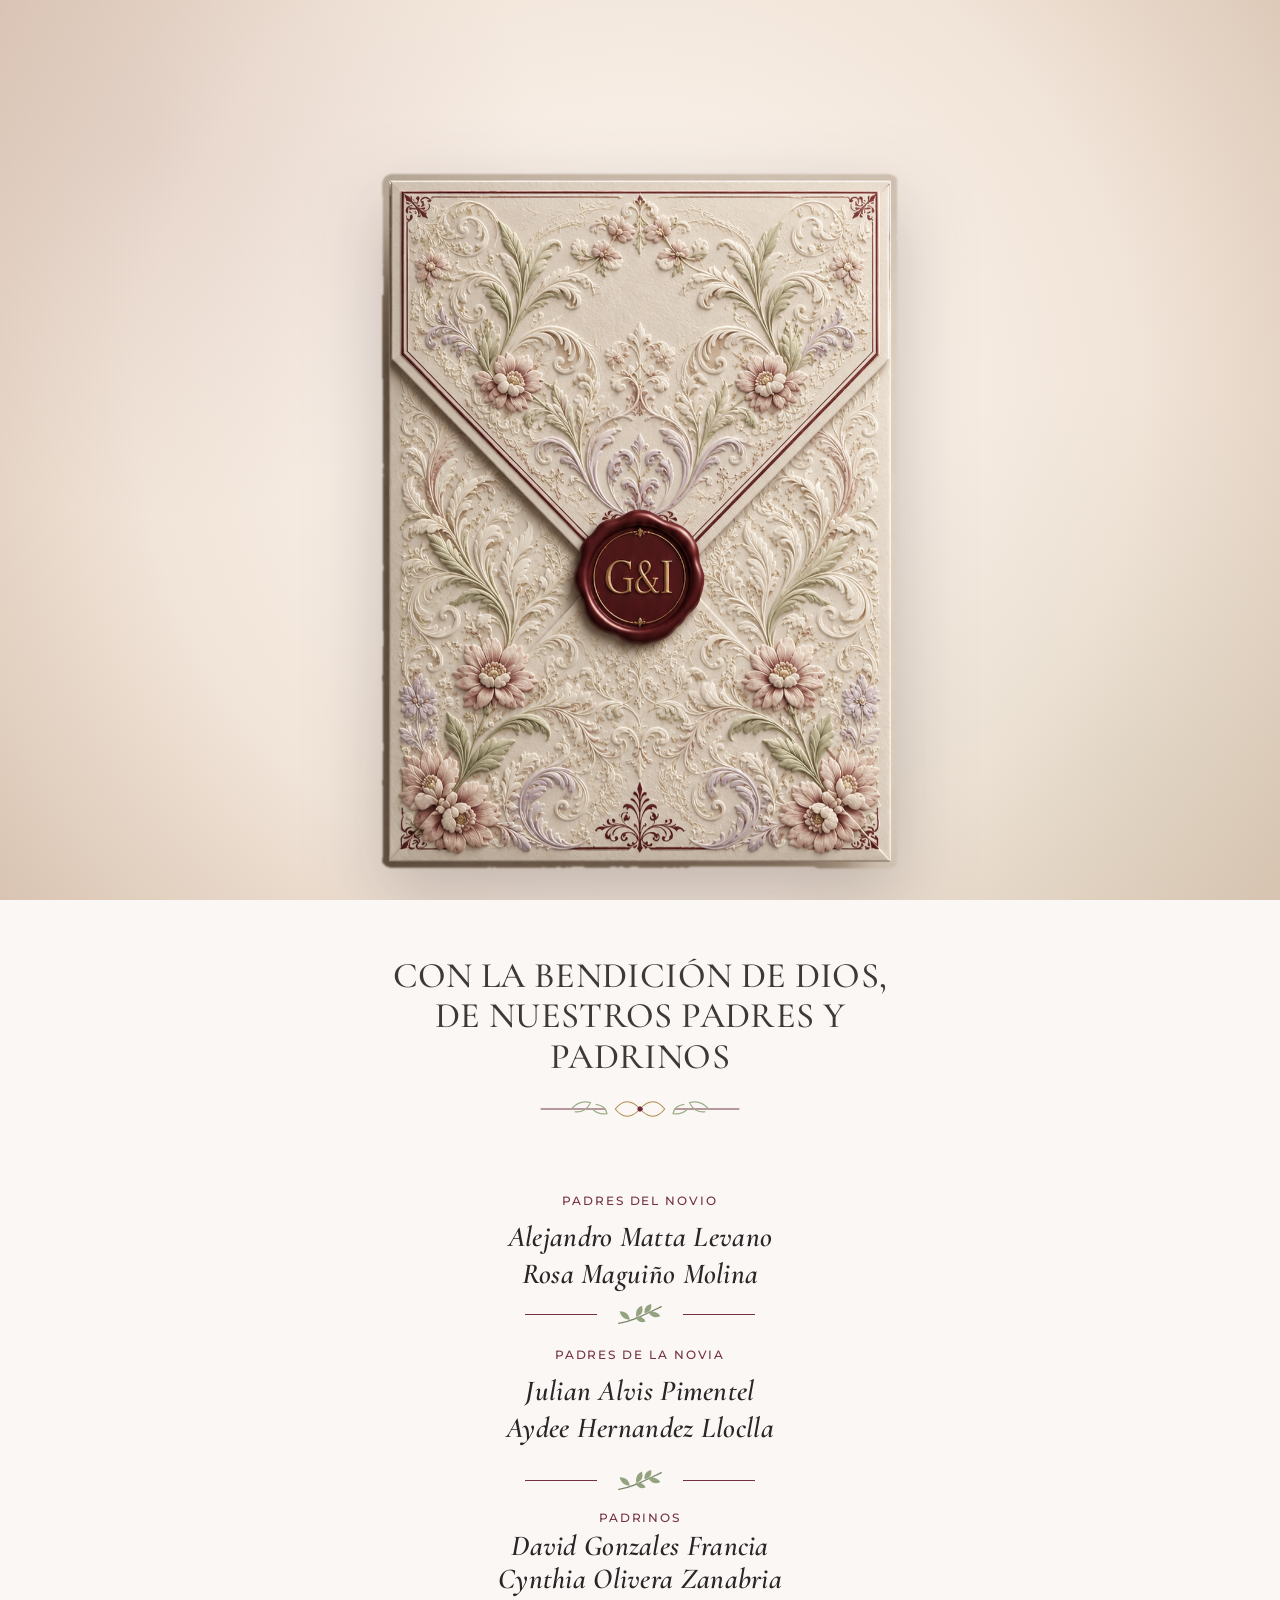
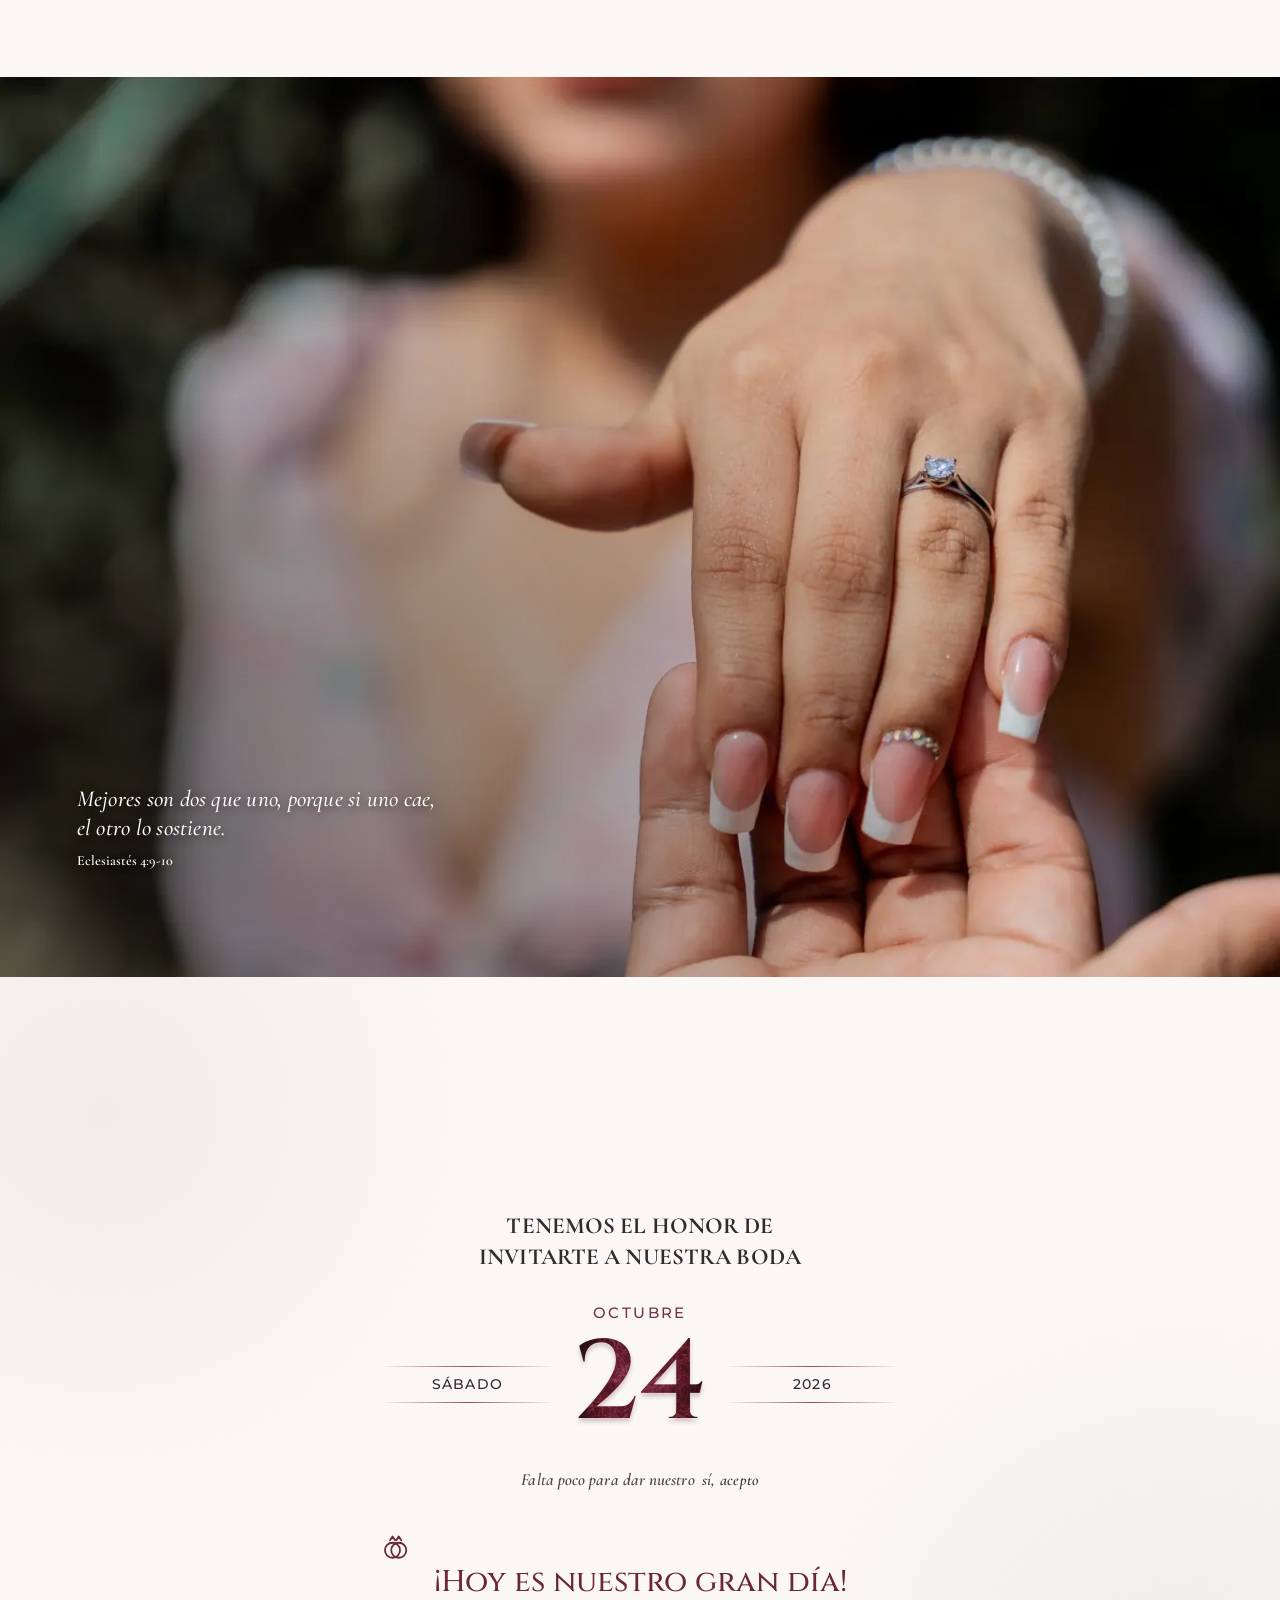
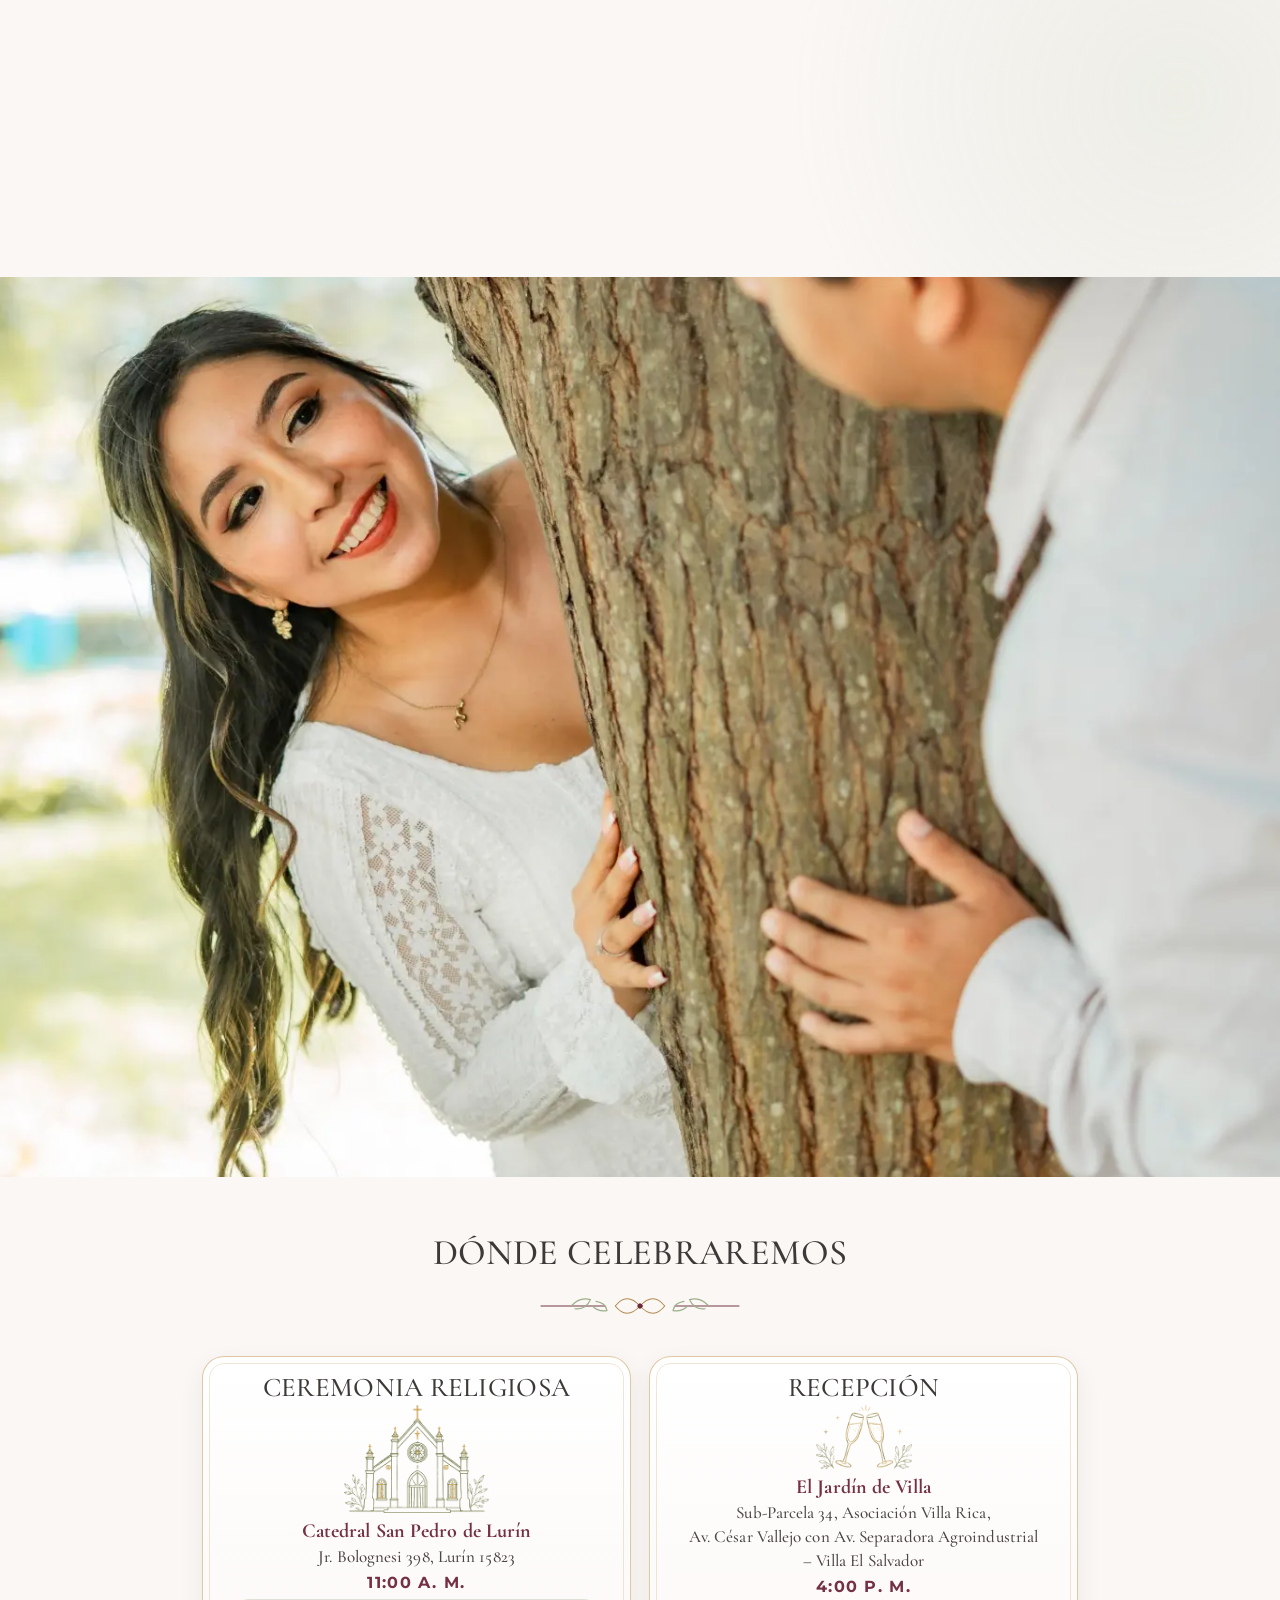
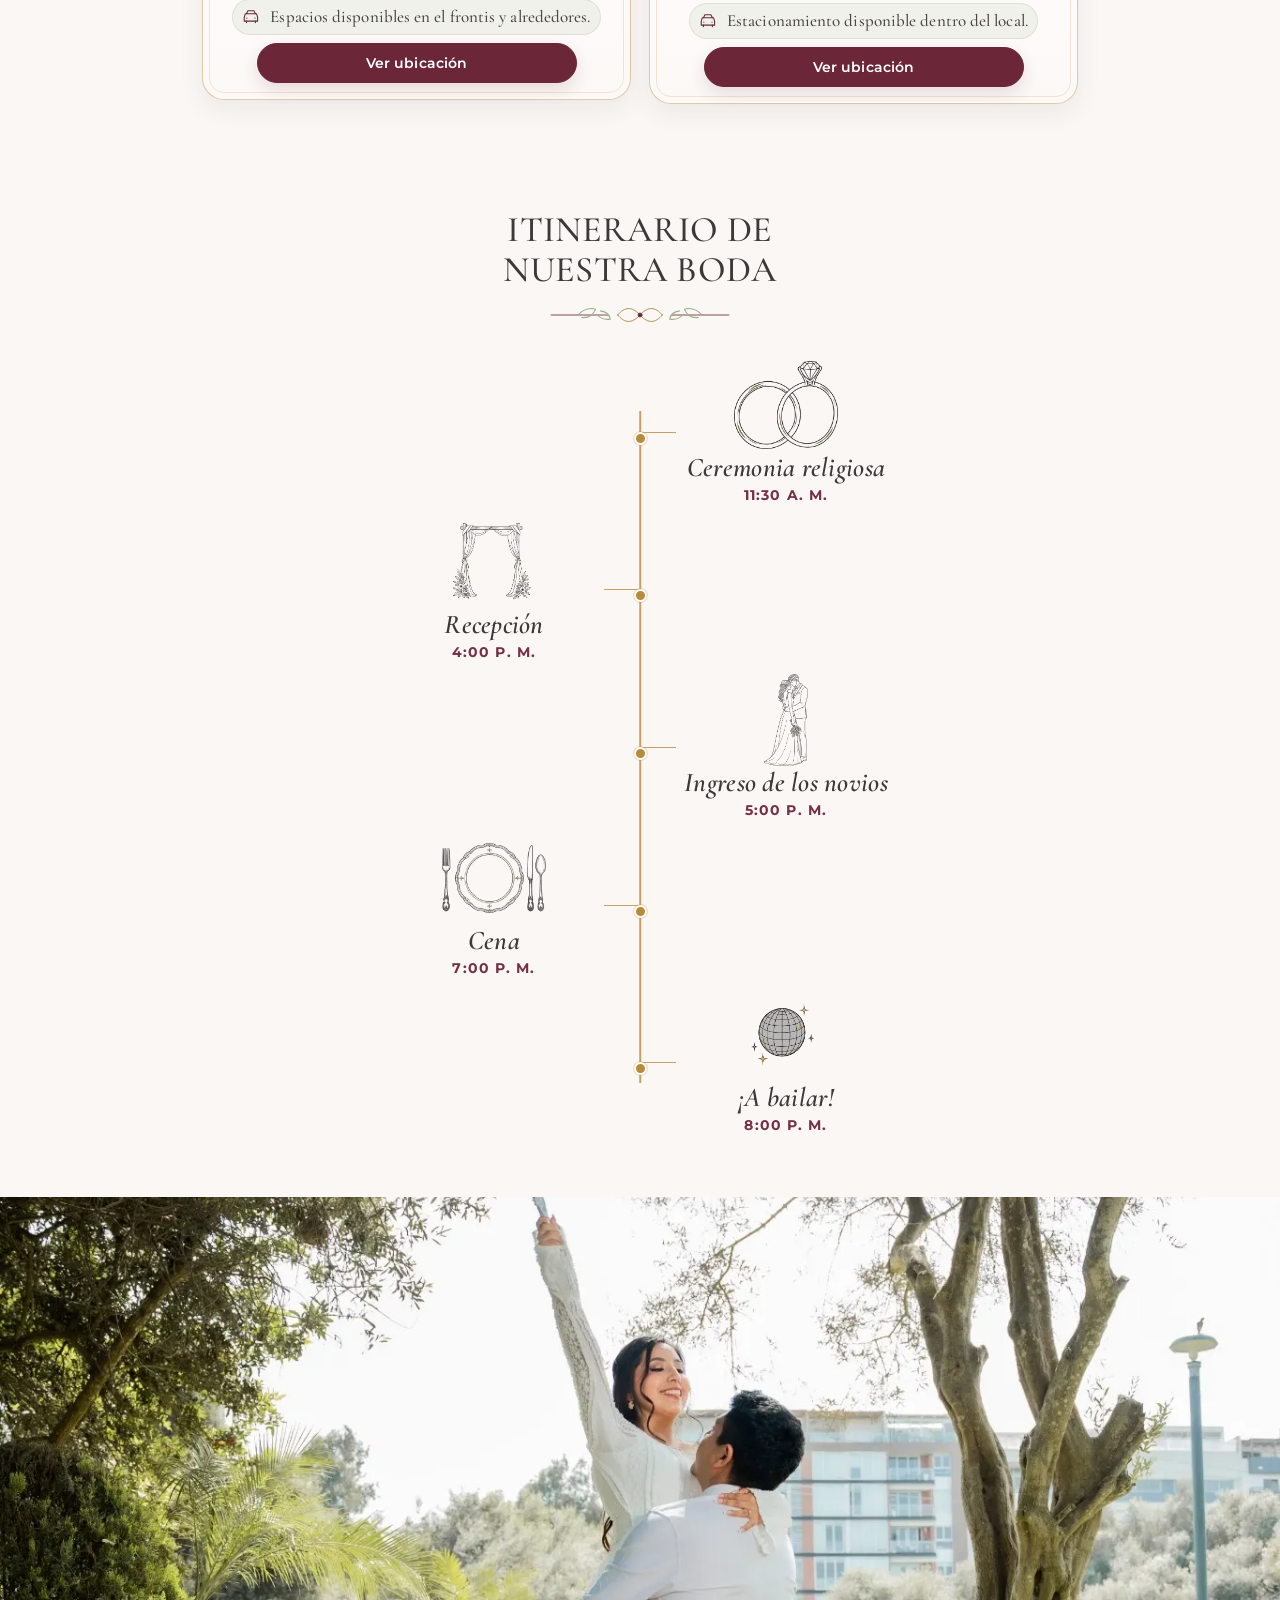
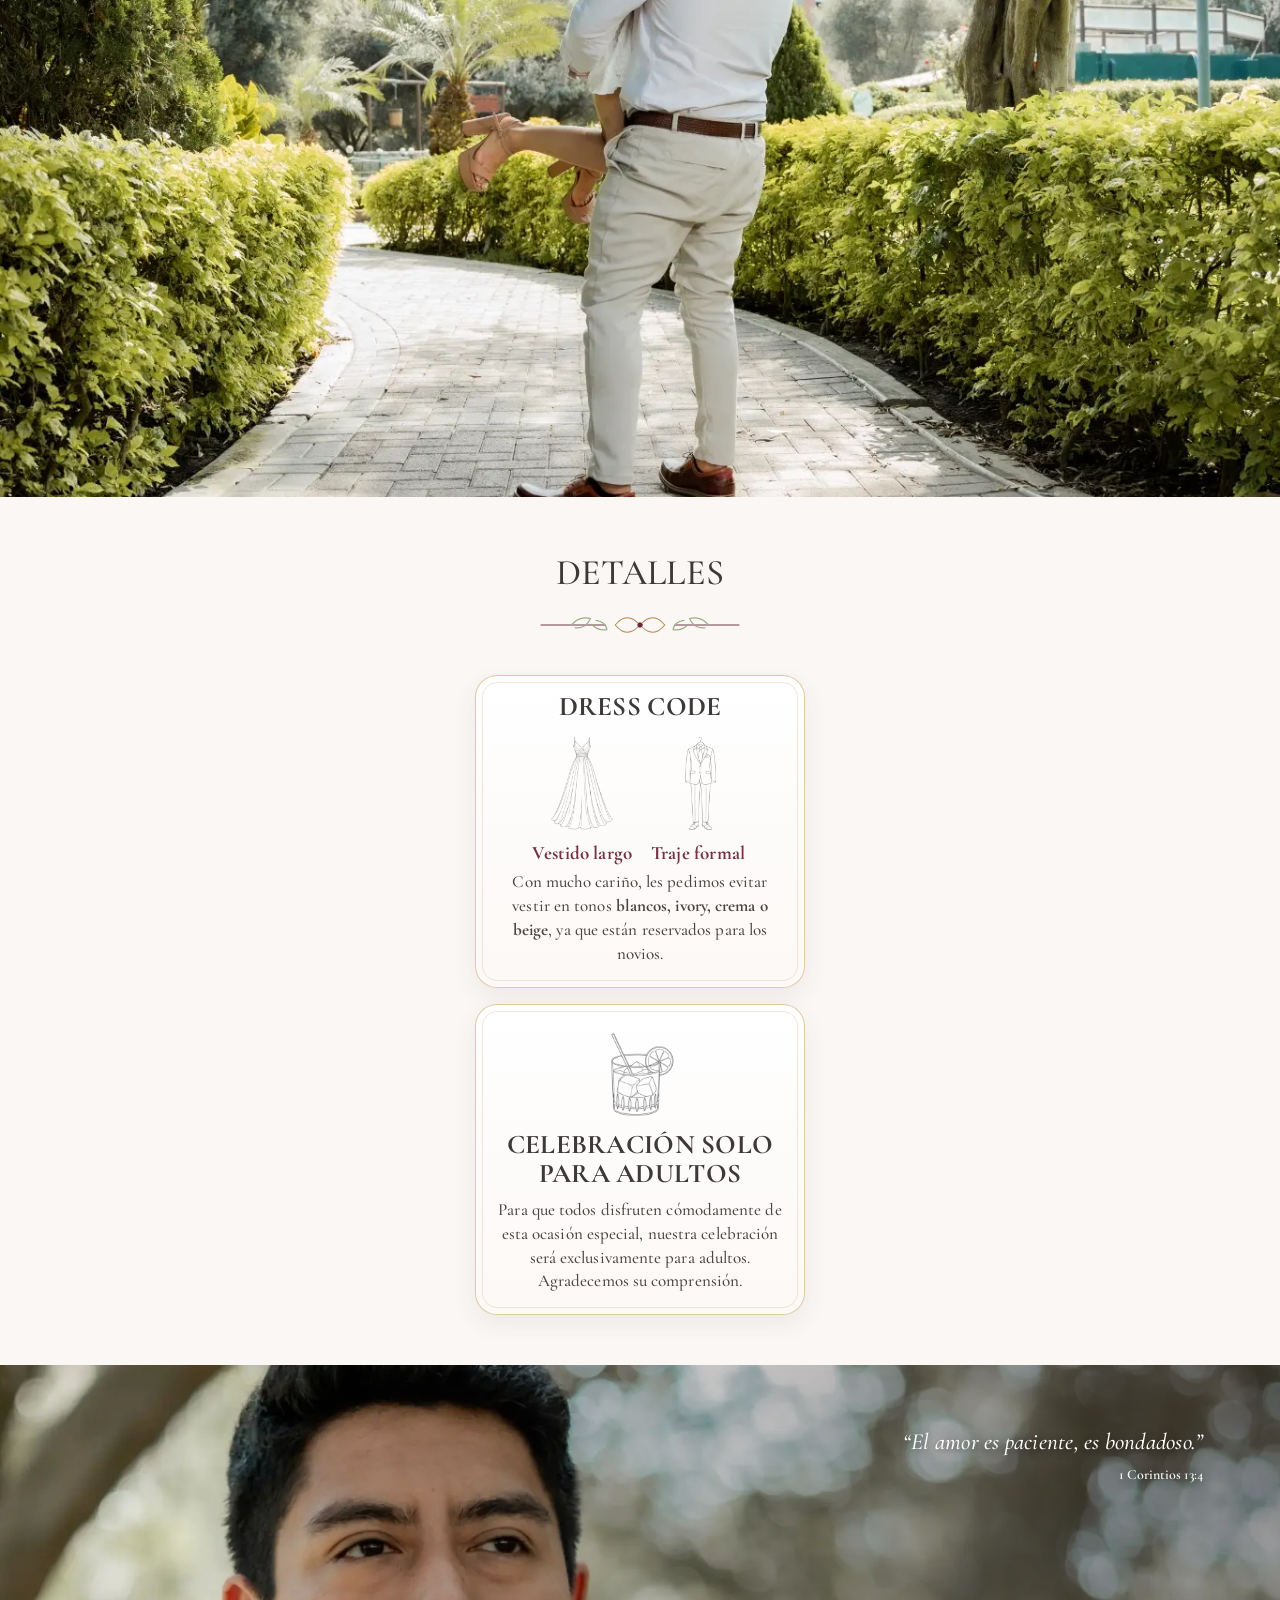
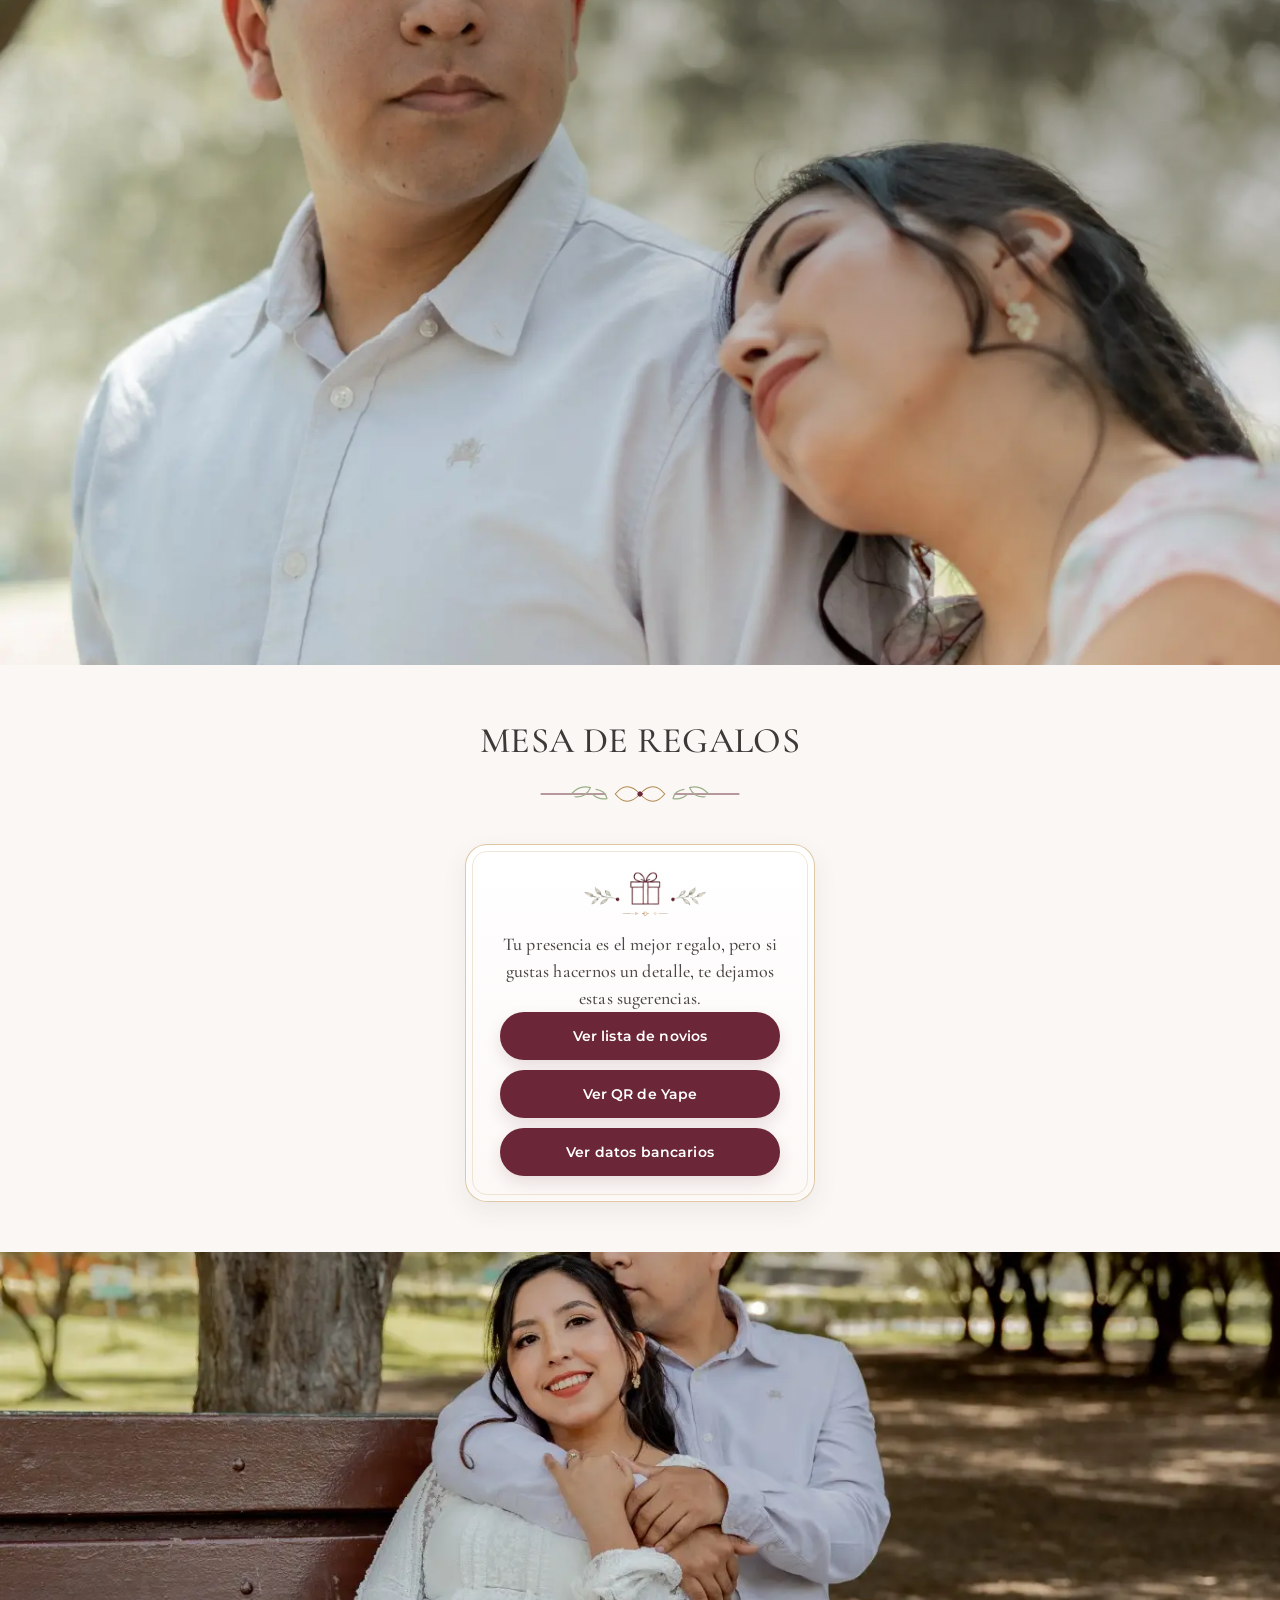
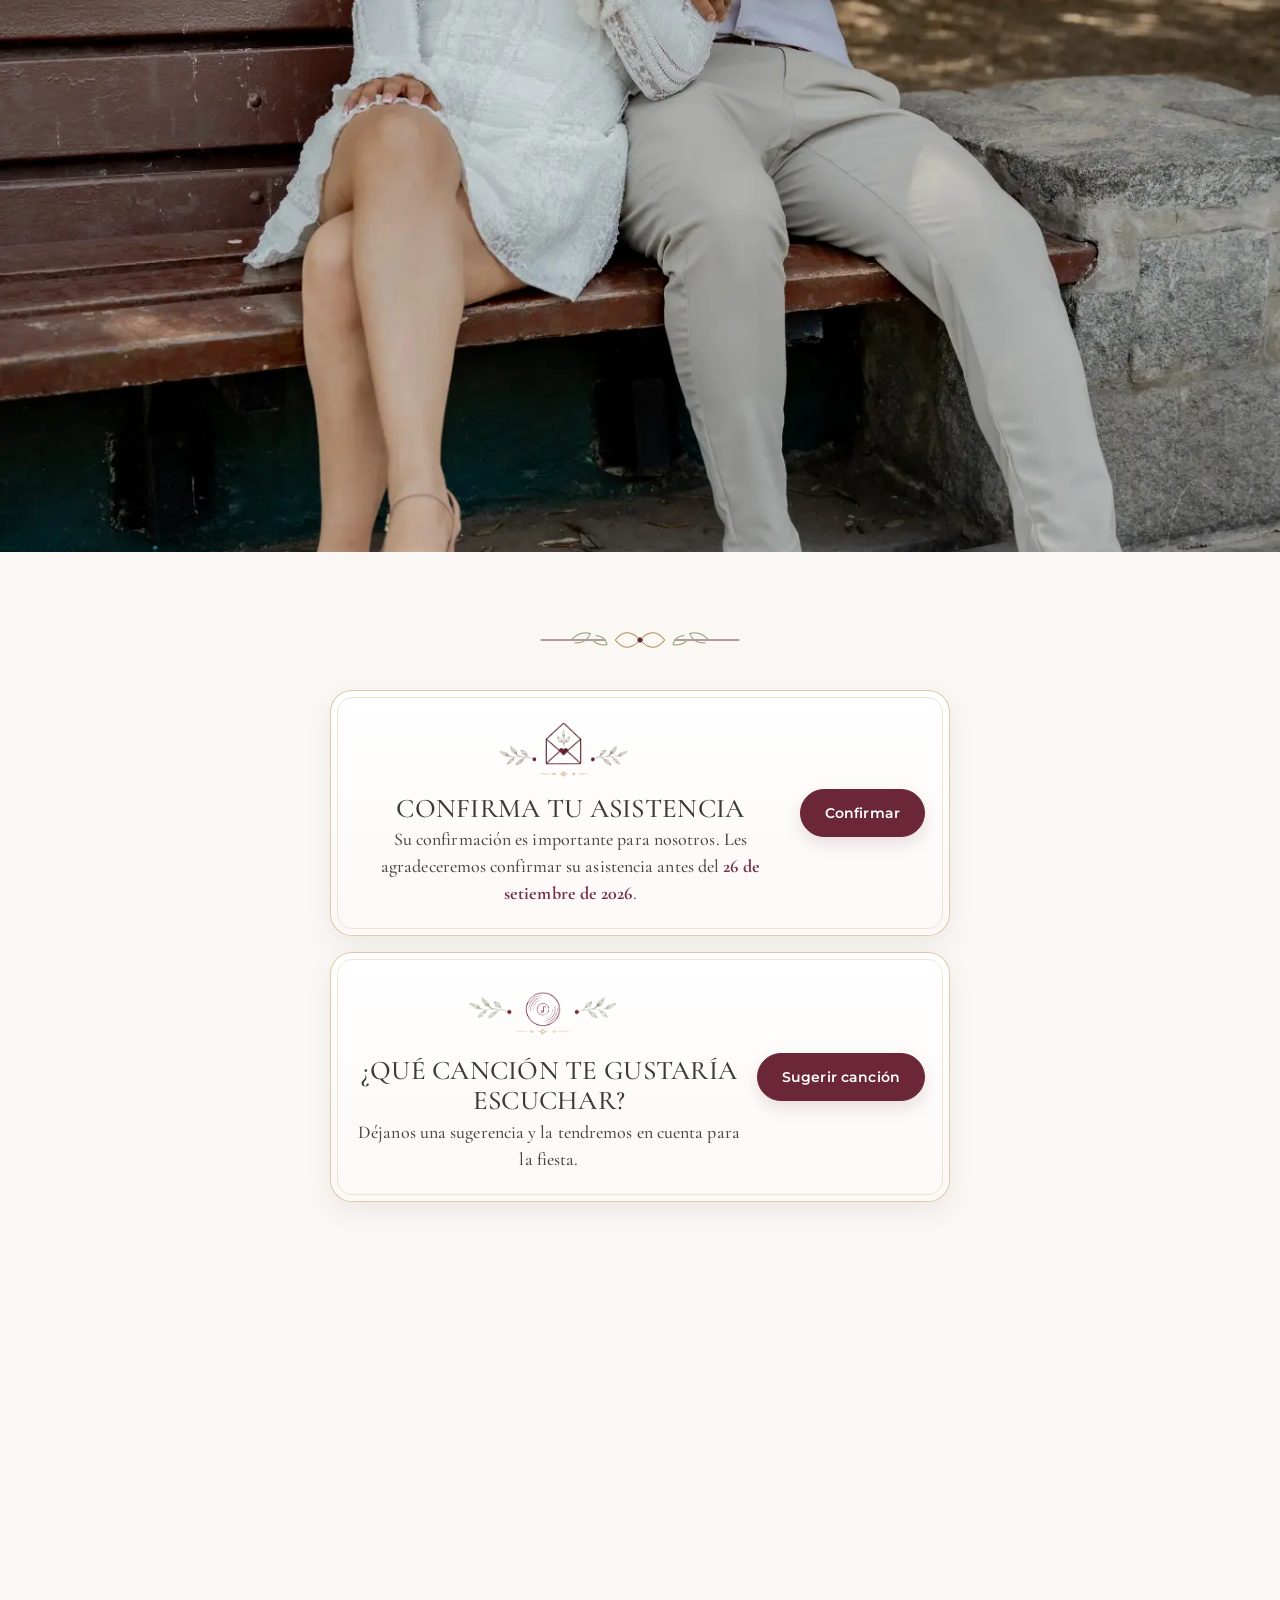
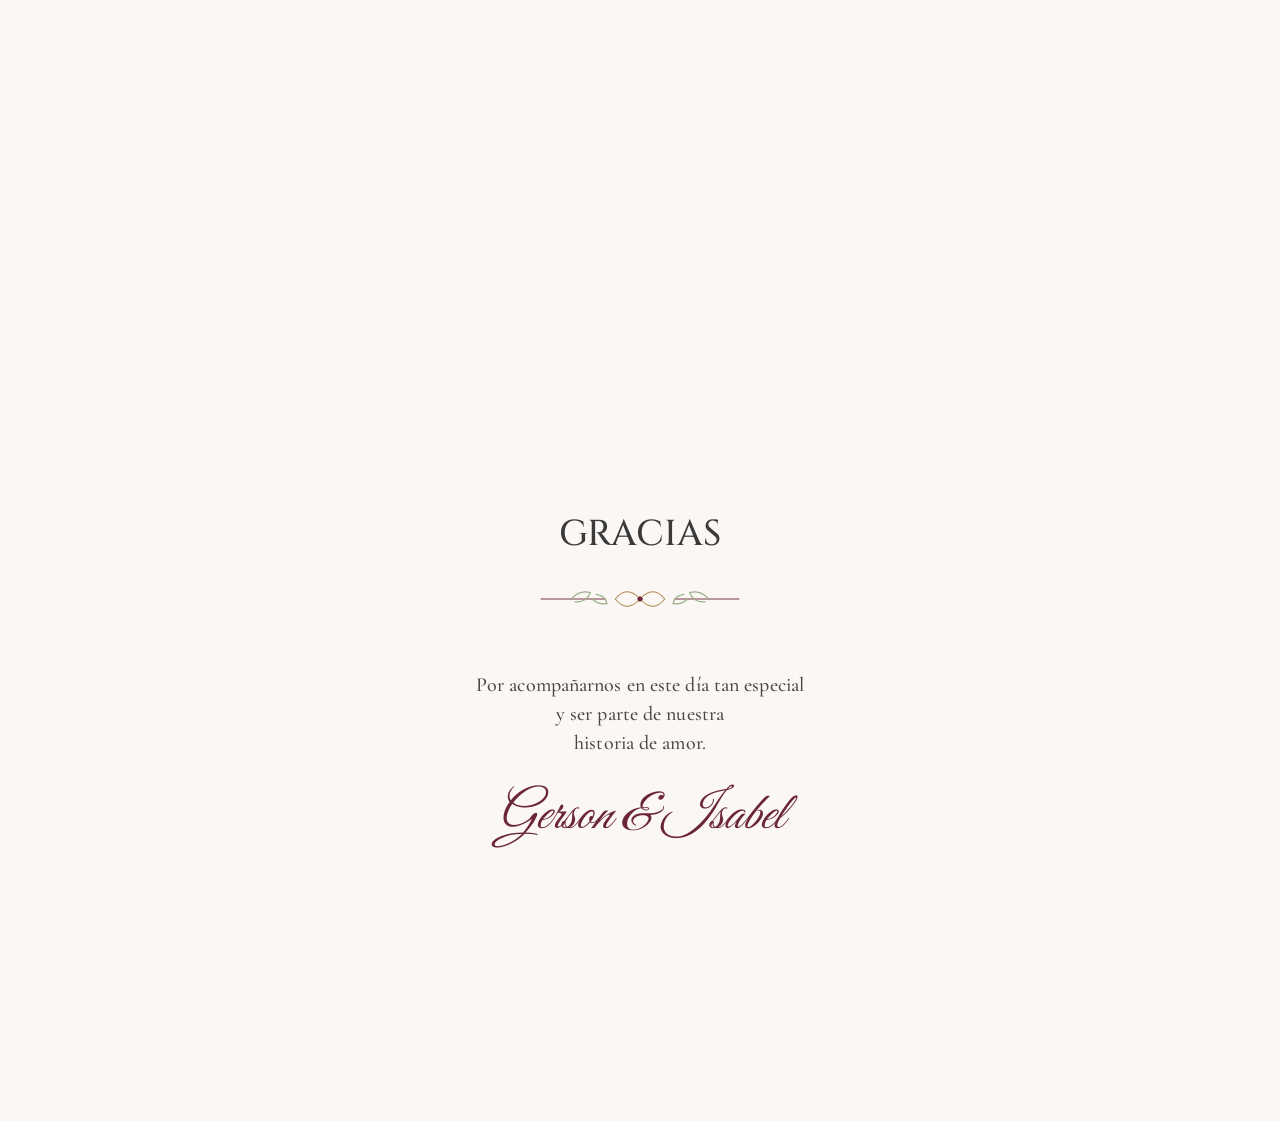
==== commit f6ded105: "Actualizar hora de ceremonia en el cronograma a 11:30 a. m." ====
--- a/index.html
+++ b/index.html
@@ -15,17 +15,17 @@
 <meta content="website" property="og:type"/>
 <meta content="es_PE" property="og:locale"/>
 <meta content="https://gmattamaguino-commits.github.io/boda-gerson-isabel/" property="og:url"/>
-<meta content="https://gmattamaguino-commits.github.io/boda-gerson-isabel/img/portada-whatsapp-arboles-v179.jpg?v=179" property="og:image"/>
-<meta content="https://gmattamaguino-commits.github.io/boda-gerson-isabel/img/portada-whatsapp-arboles-v179.jpg?v=179" property="og:image:secure_url"/>
+<meta content="https://gmattamaguino-commits.github.io/boda-gerson-isabel/img/portada-whatsapp-beso-v183.jpg?v=183" property="og:image"/>
+<meta content="https://gmattamaguino-commits.github.io/boda-gerson-isabel/img/portada-whatsapp-beso-v183.jpg?v=183" property="og:image:secure_url"/>
 <meta content="image/jpeg" property="og:image:type"/>
 <meta content="1200" property="og:image:width"/>
 <meta content="630" property="og:image:height"/>
-<meta content="Gerson e Isabel juntos entre los árboles" property="og:image:alt"/>
+<meta content="Gerson e Isabel compartiendo un beso durante su sesión preboda" property="og:image:alt"/>
 <!-- Vista previa para otras aplicaciones -->
 <meta content="summary_large_image" name="twitter:card"/>
 <meta content="Gerson &amp; Isabel" name="twitter:title"/>
 <meta content="¡Nos casamos! Acompáñanos este 24 de octubre de 2026." name="twitter:description"/>
-<meta content="https://gmattamaguino-commits.github.io/boda-gerson-isabel/img/portada-whatsapp-arboles-v179.jpg?v=179" name="twitter:image"/>
+<meta content="https://gmattamaguino-commits.github.io/boda-gerson-isabel/img/portada-whatsapp-beso-v183.jpg?v=183" name="twitter:image"/>
 <!-- Ícono de la pestaña -->
 <link href="img/favicon.png" rel="icon" type="image/png"/>
 <!-- Optimización de fuentes -->
@@ -338,7 +338,7 @@
 <article class="schedule-card schedule-card--right">
 <img class="schedule-card-icon" src="img/itinerario-anillos-v102.webp" alt="" aria-hidden="true" loading="lazy" decoding="async">
 <h3>Ceremonia religiosa</h3>
-<p class="schedule-card-time">11:00 a. m.</p>
+<p class="schedule-card-time">11:30 a. m.</p>
 </article>
 <article class="schedule-card schedule-card--left">
 <img class="schedule-card-icon" src="img/itinerario-arco-v102.webp" alt="" aria-hidden="true" loading="lazy" decoding="async">
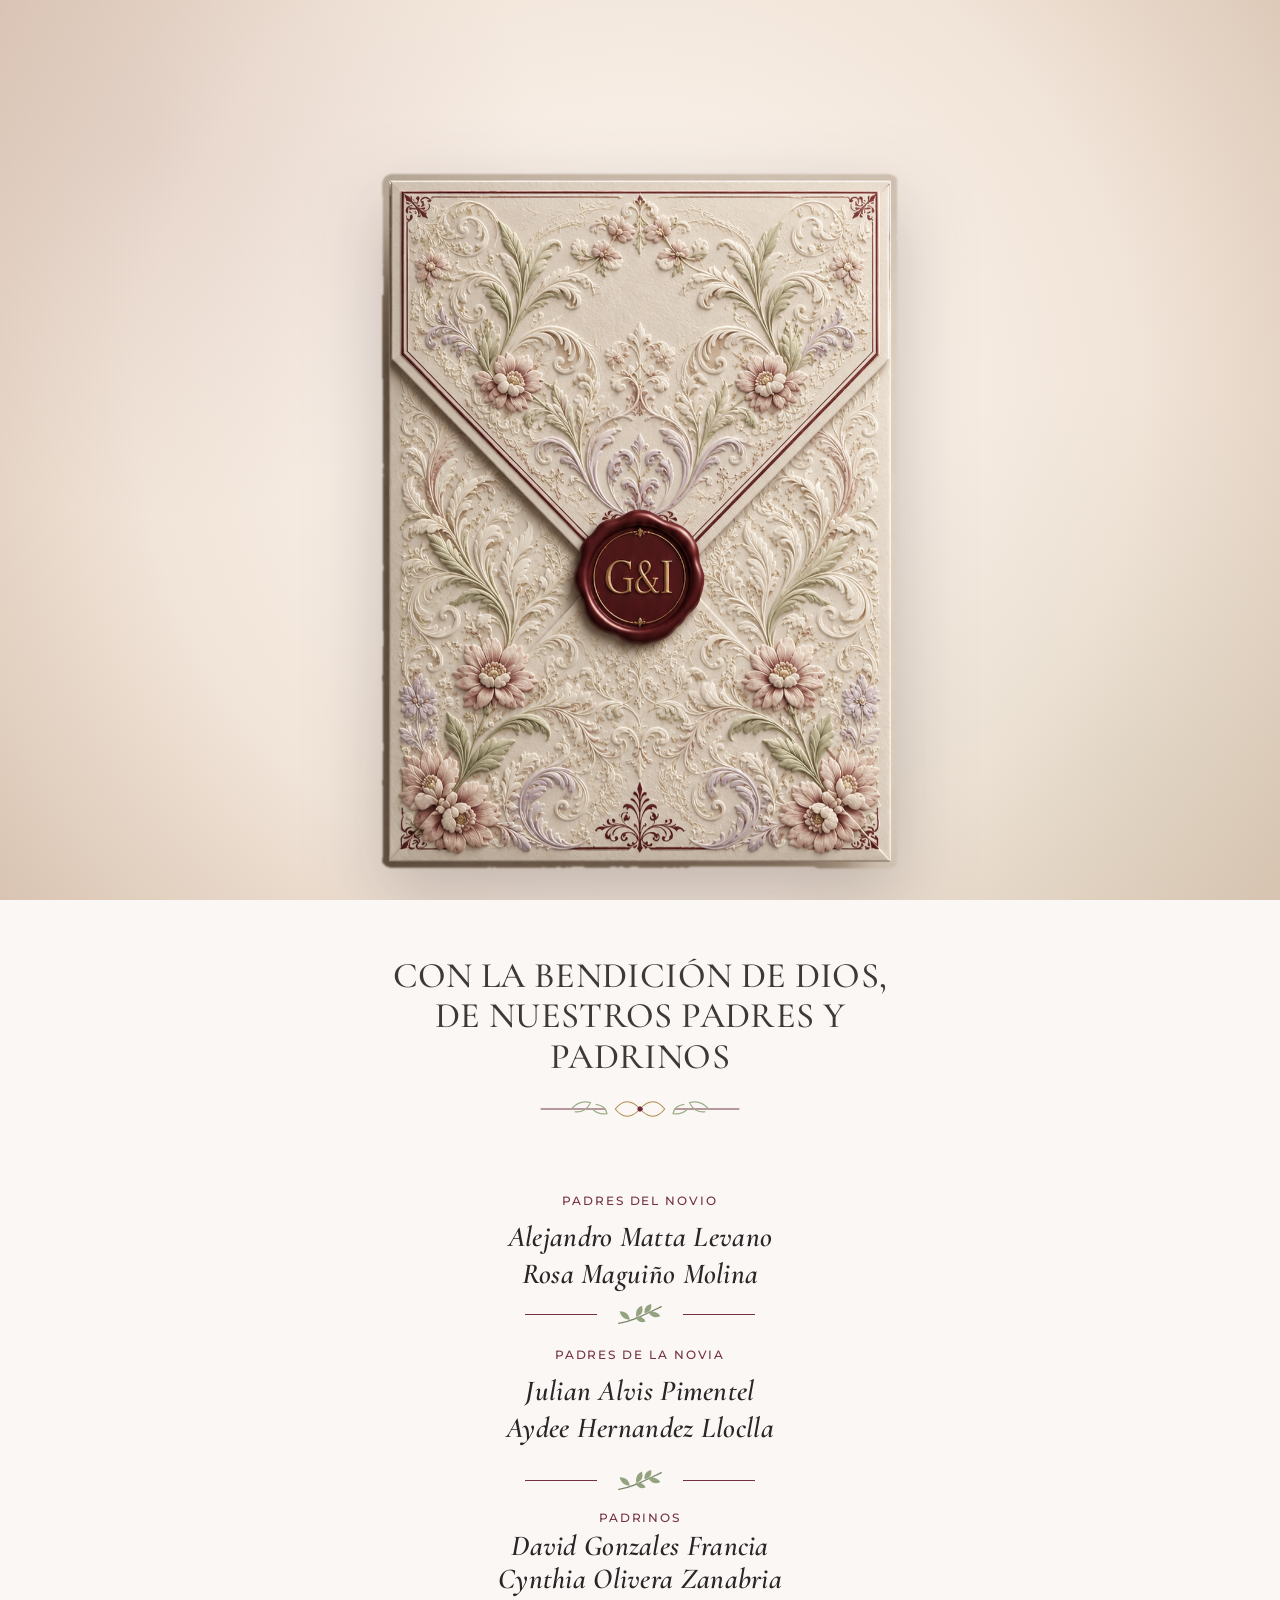
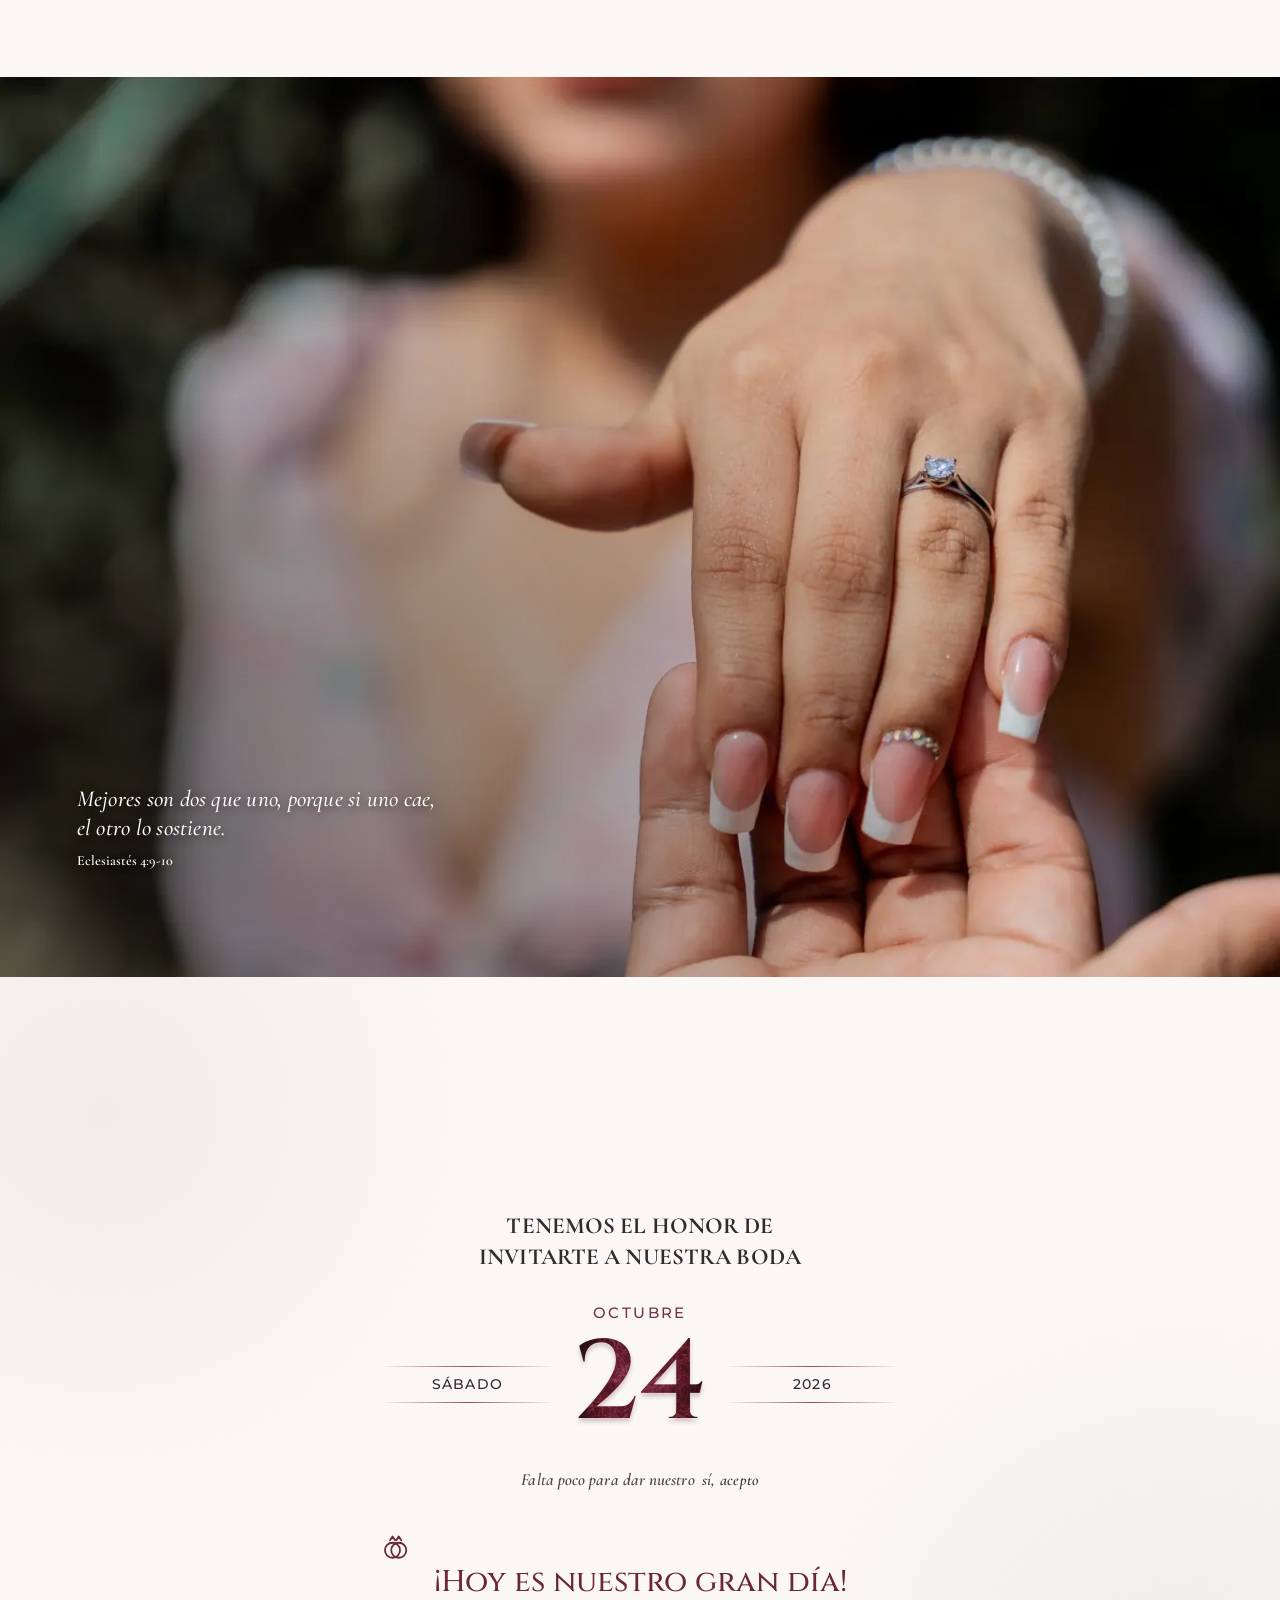
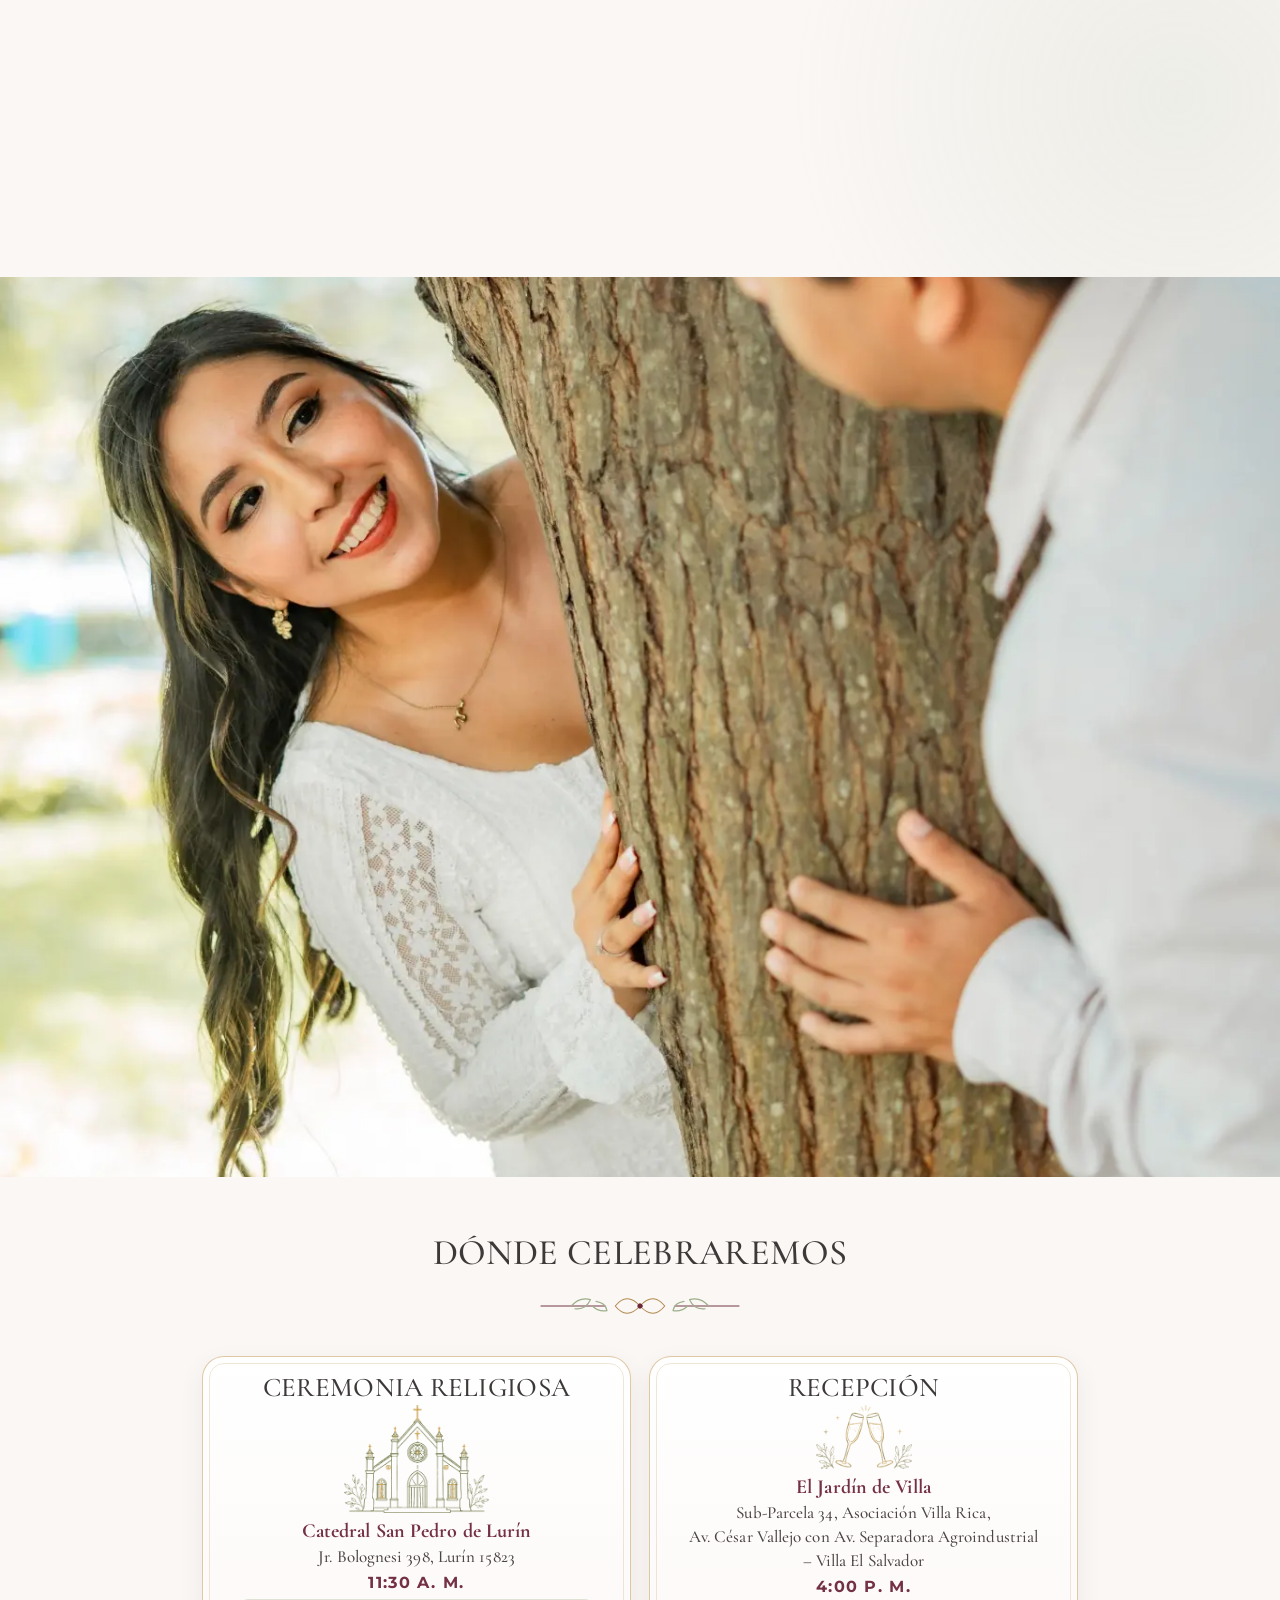
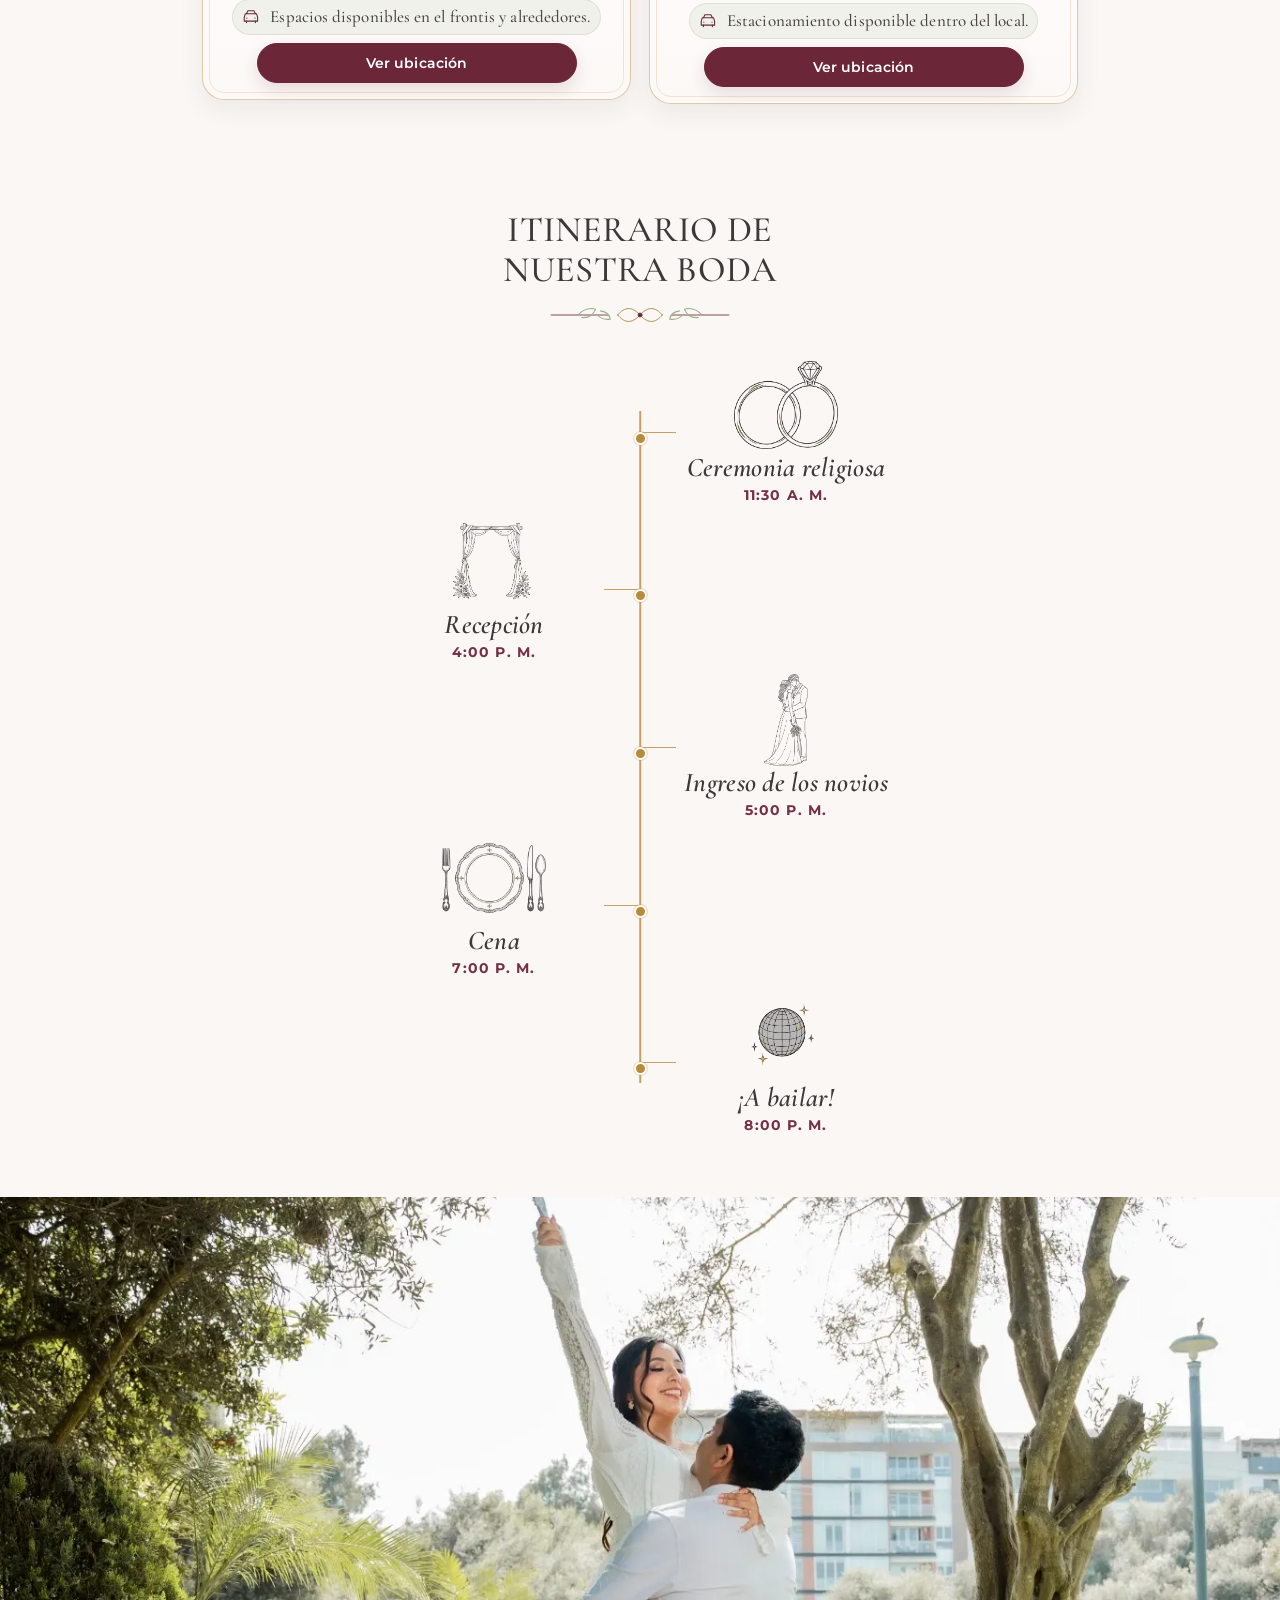
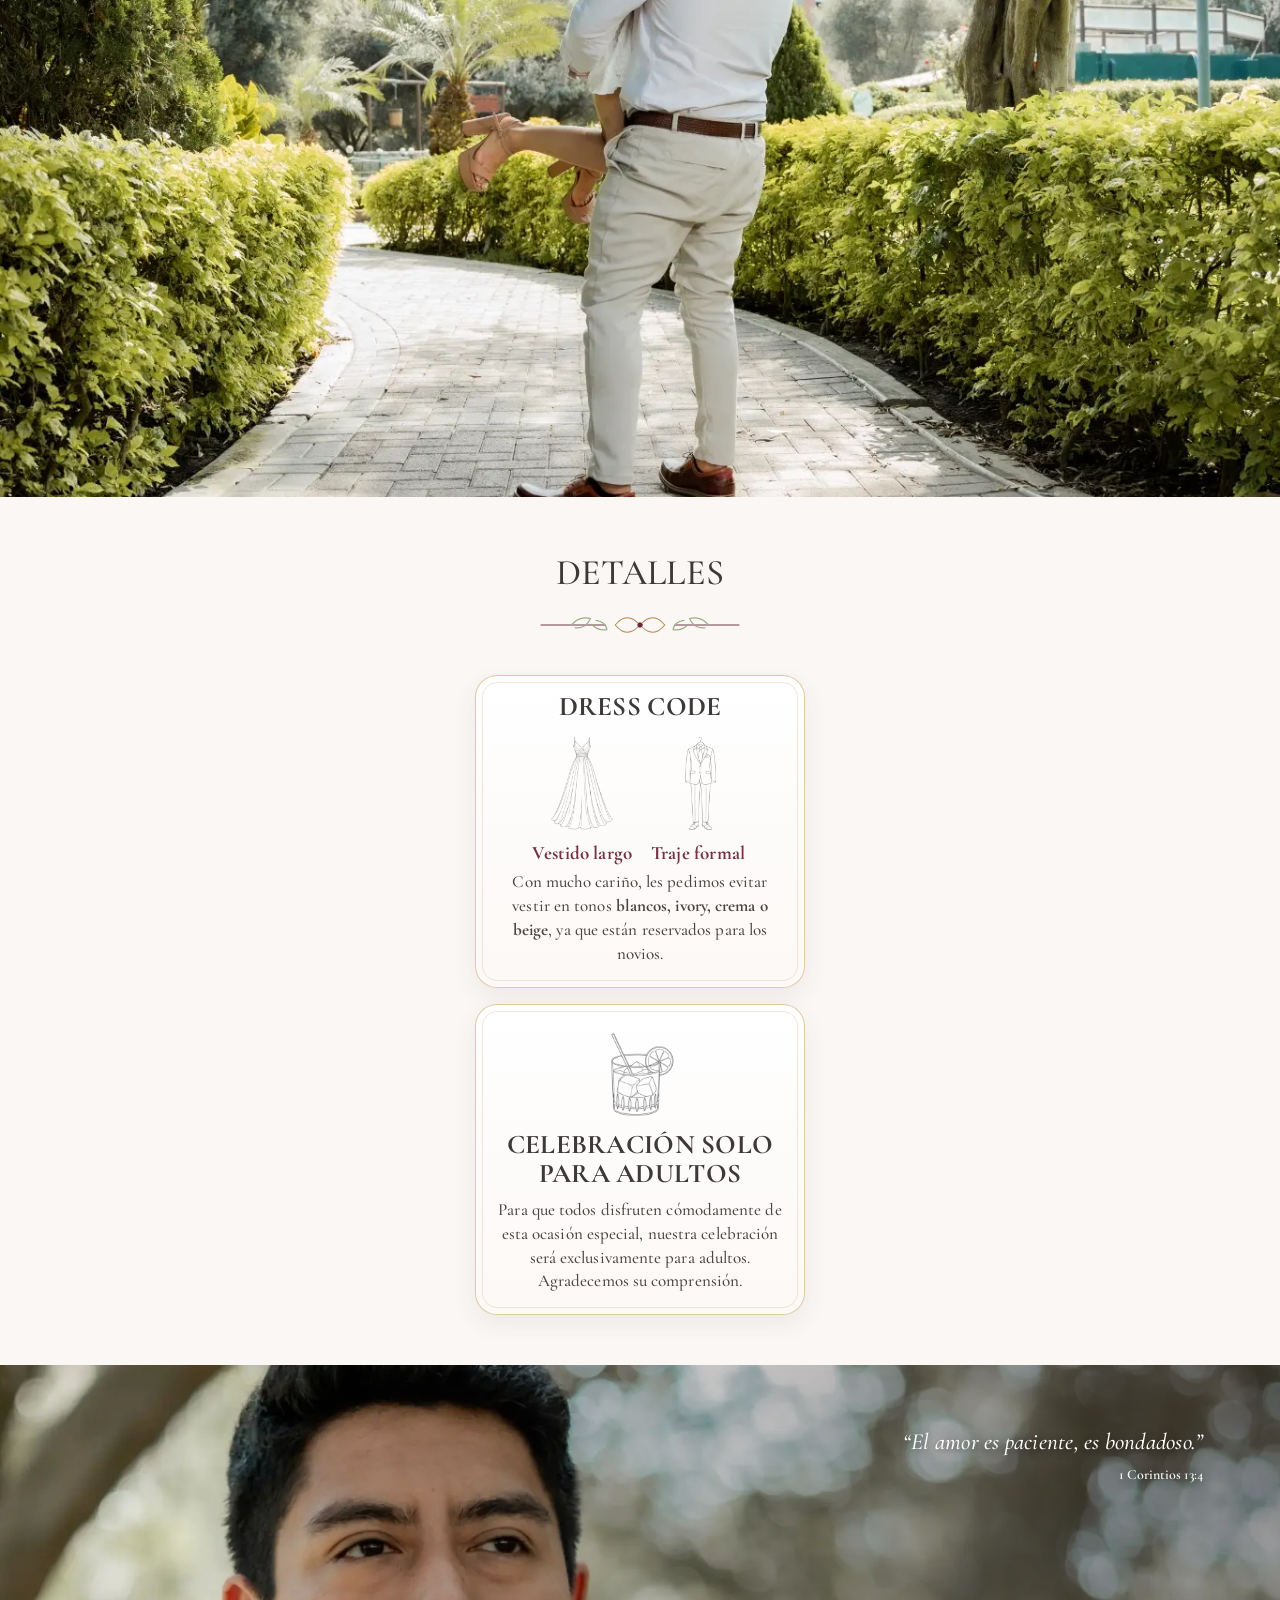
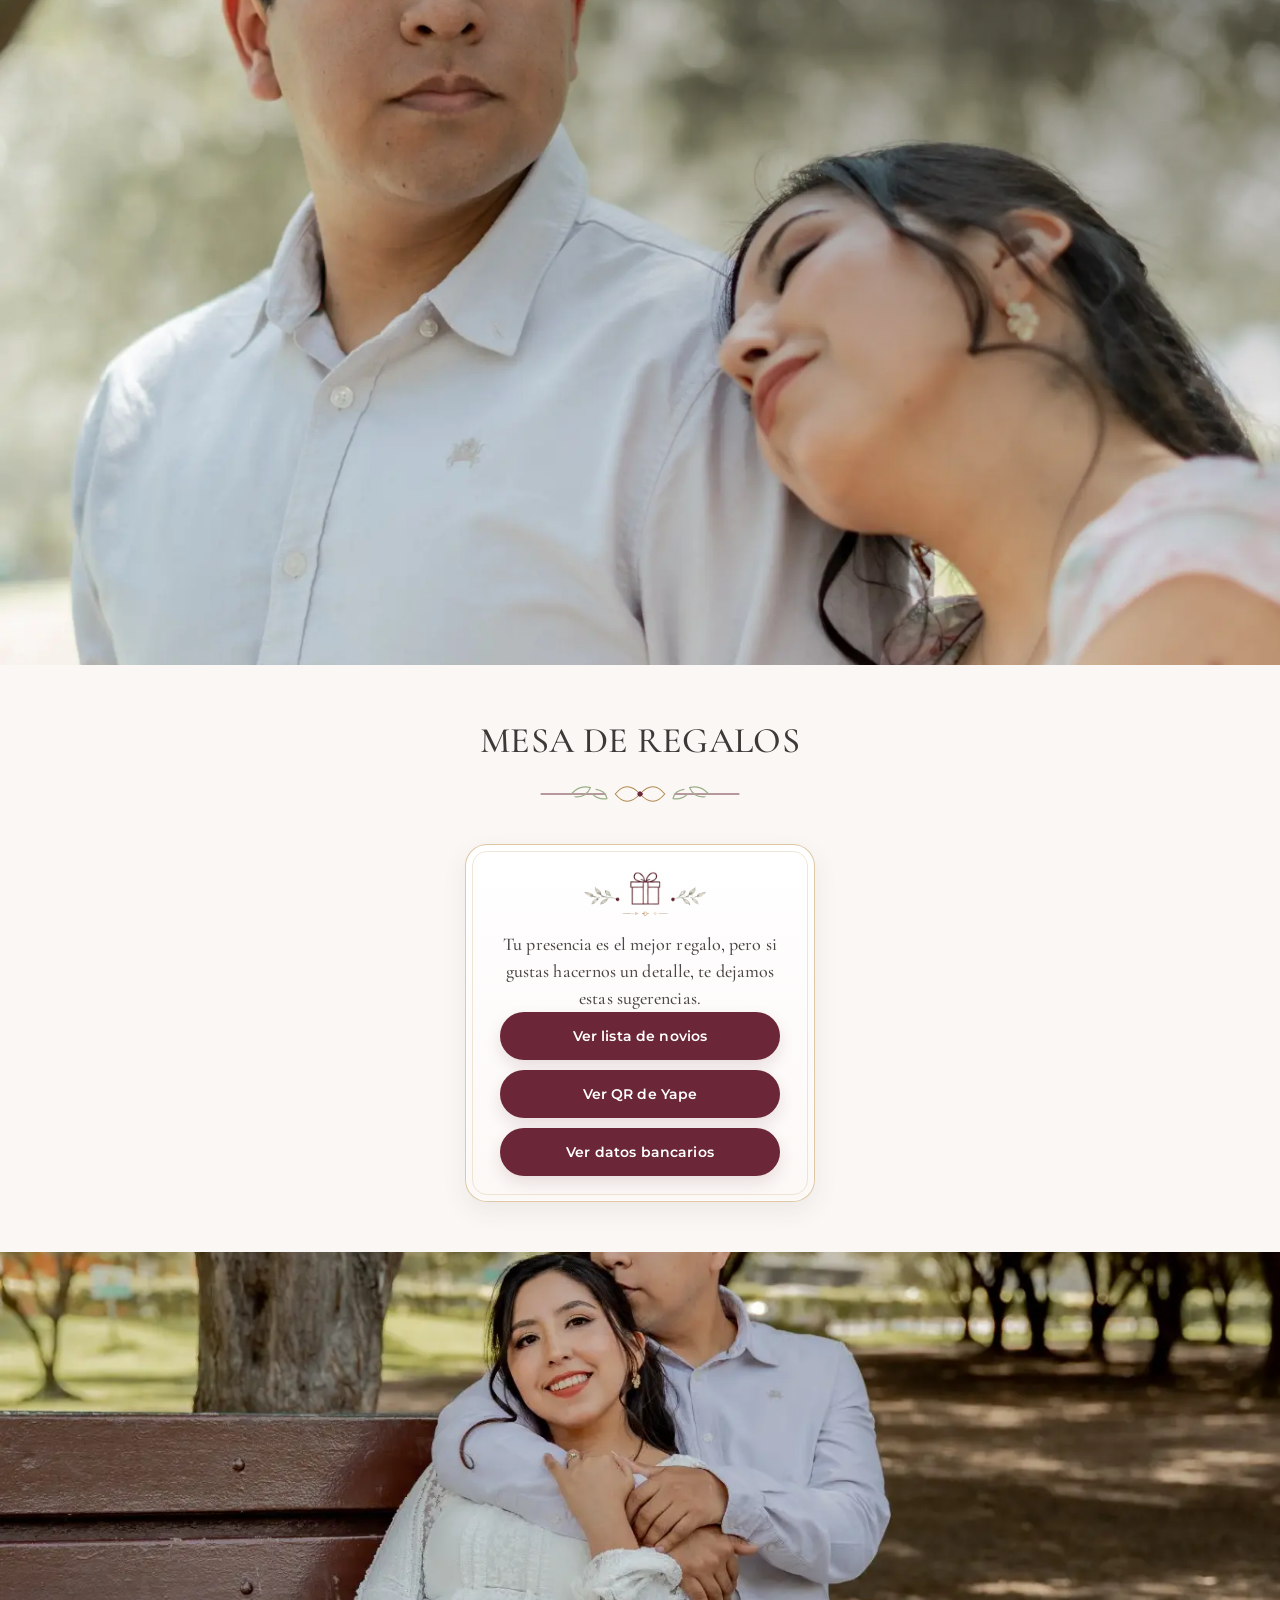
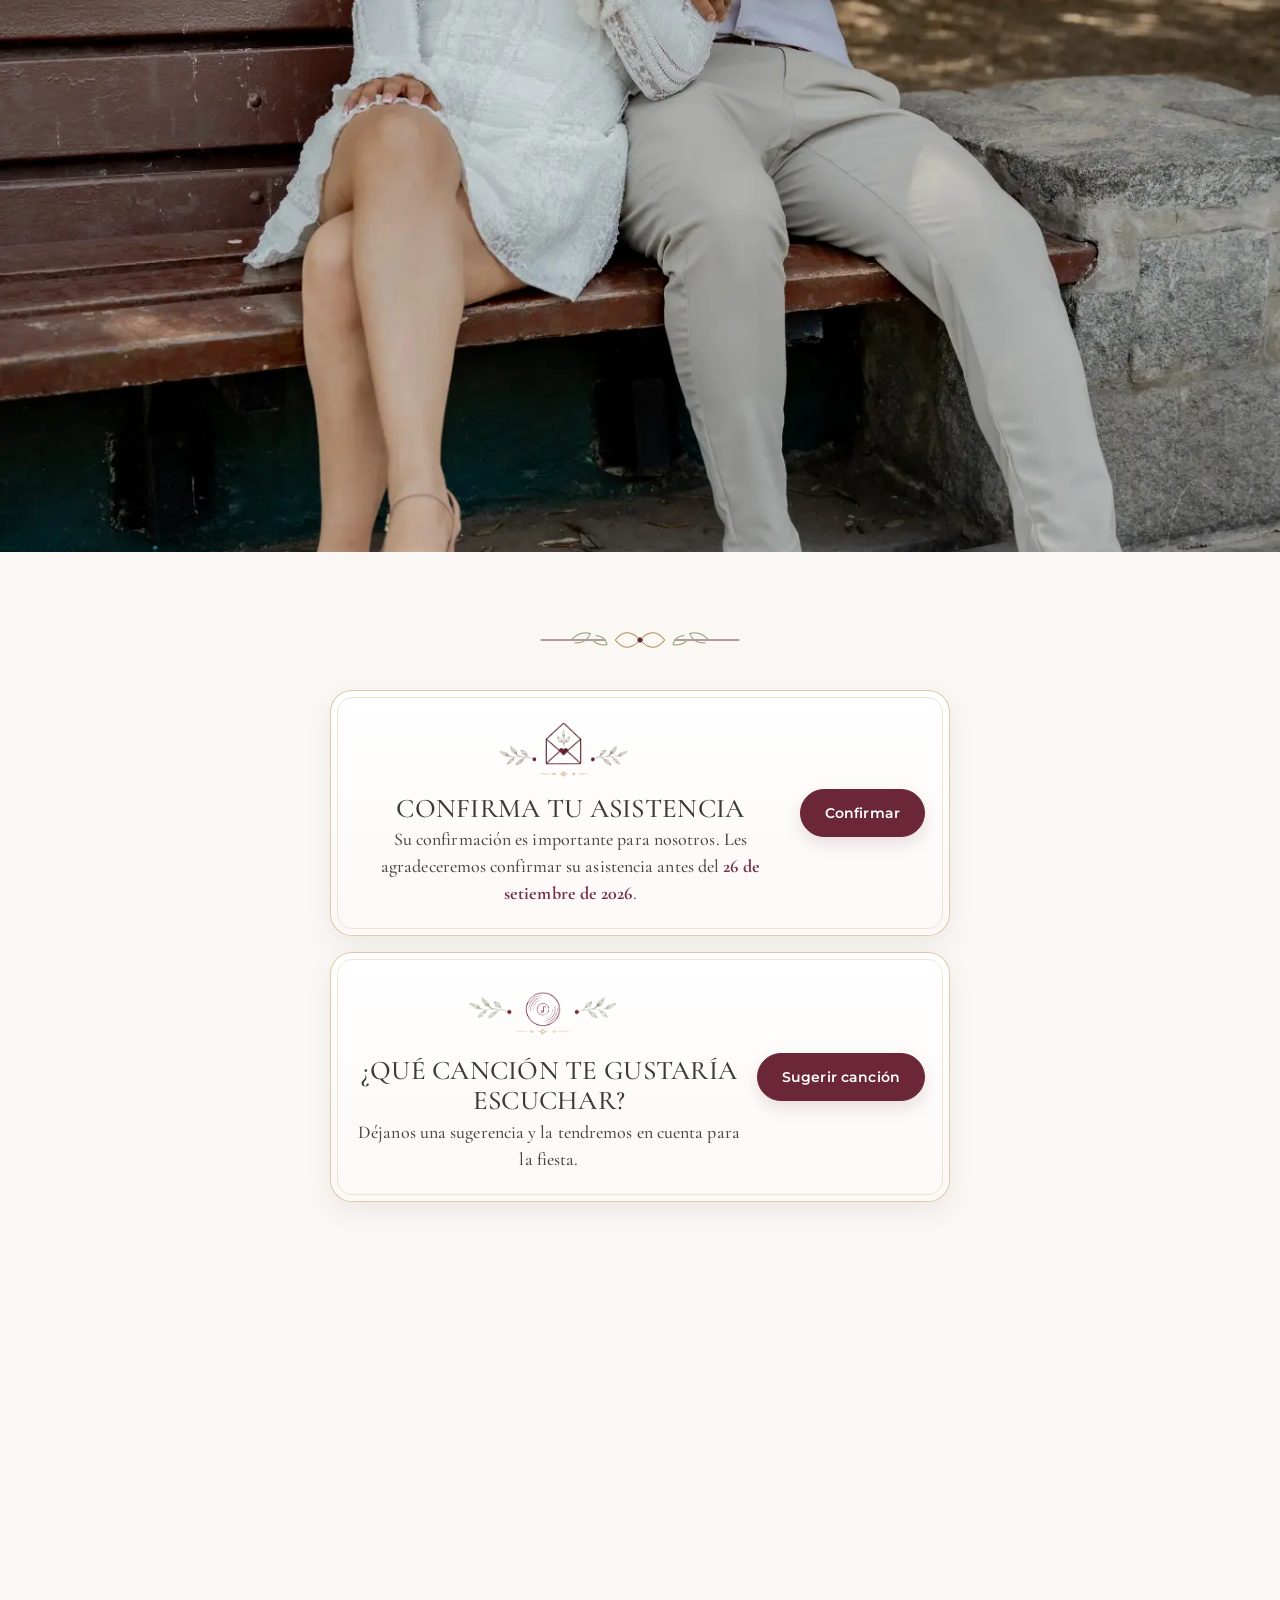
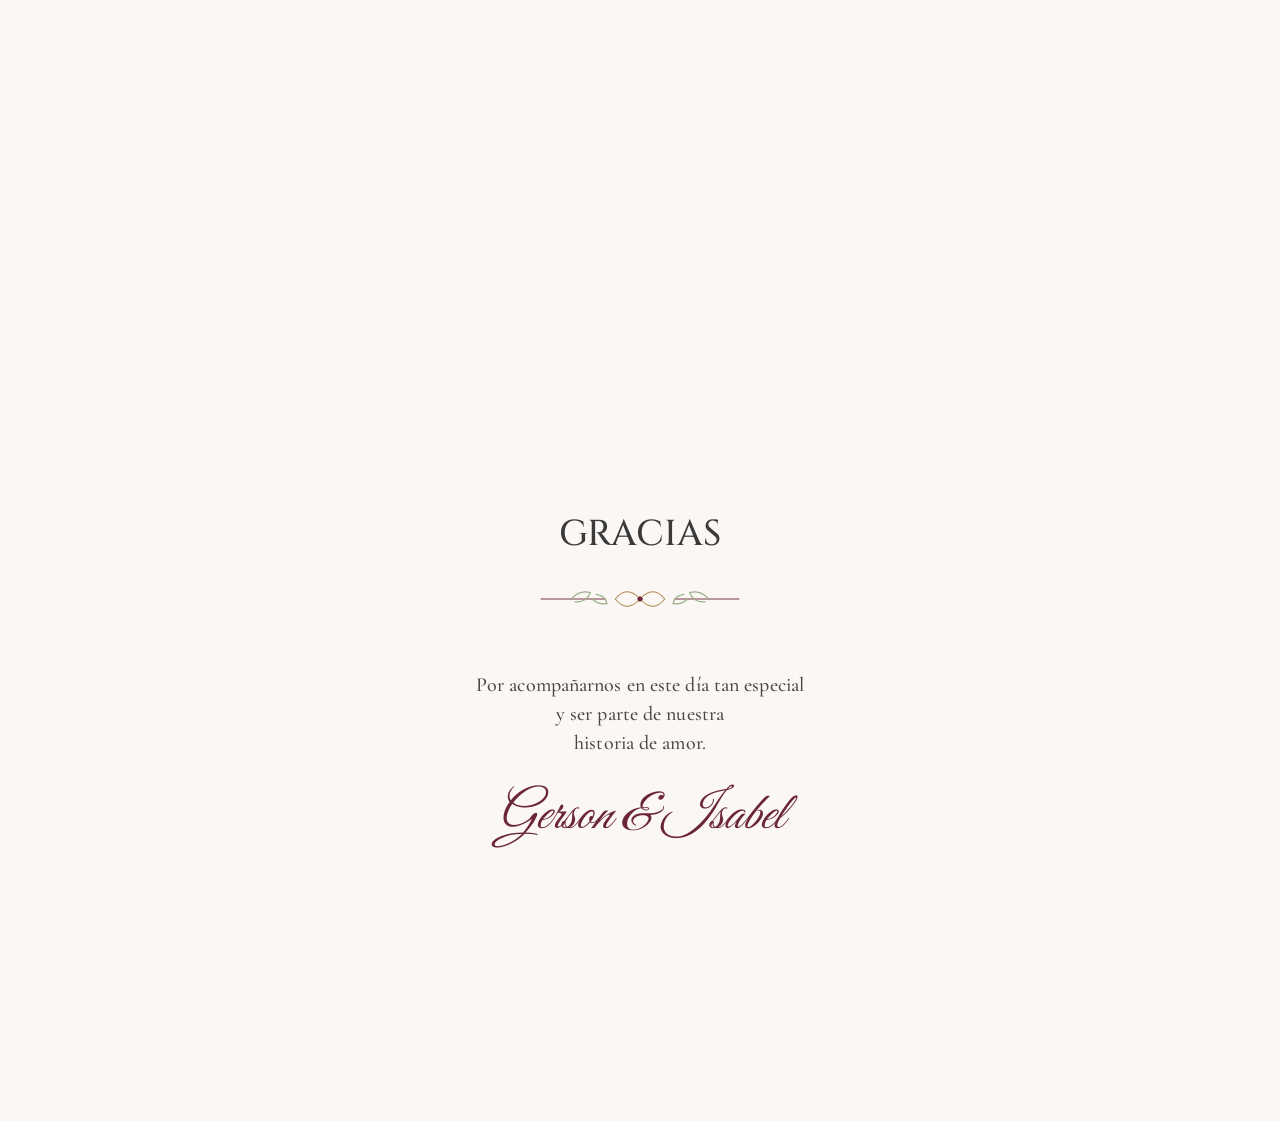
==== commit 10ddc09c: "Actualizar hora de ceremonia religiosa a 11:30 a. m." ====
--- a/index.html
+++ b/index.html
@@ -302,7 +302,7 @@
 </div>
 <p class="place-name">Catedral San Pedro de Lurín</p>
 <p class="place-address">Jr. Bolognesi 398, Lurín 15823</p>
-<p class="place-time">11:00 a. m.</p>
+<p class="place-time">11:30 a. m.</p>
 <p class="place-parking-note">
 <svg class="inline-icon" viewBox="0 0 24 24" fill="none" stroke="currentColor" stroke-width="1.45" stroke-linecap="round" stroke-linejoin="round" aria-hidden="true"><path d="M3 14l1.5-5h15L21 14v5H3v-5Z"/><path d="M6 9l2-4h8l2 4M6 19v2M18 19v2M6.5 15h.01M17.5 15h.01"/></svg>
 Espacios disponibles en el frontis y alrededores.
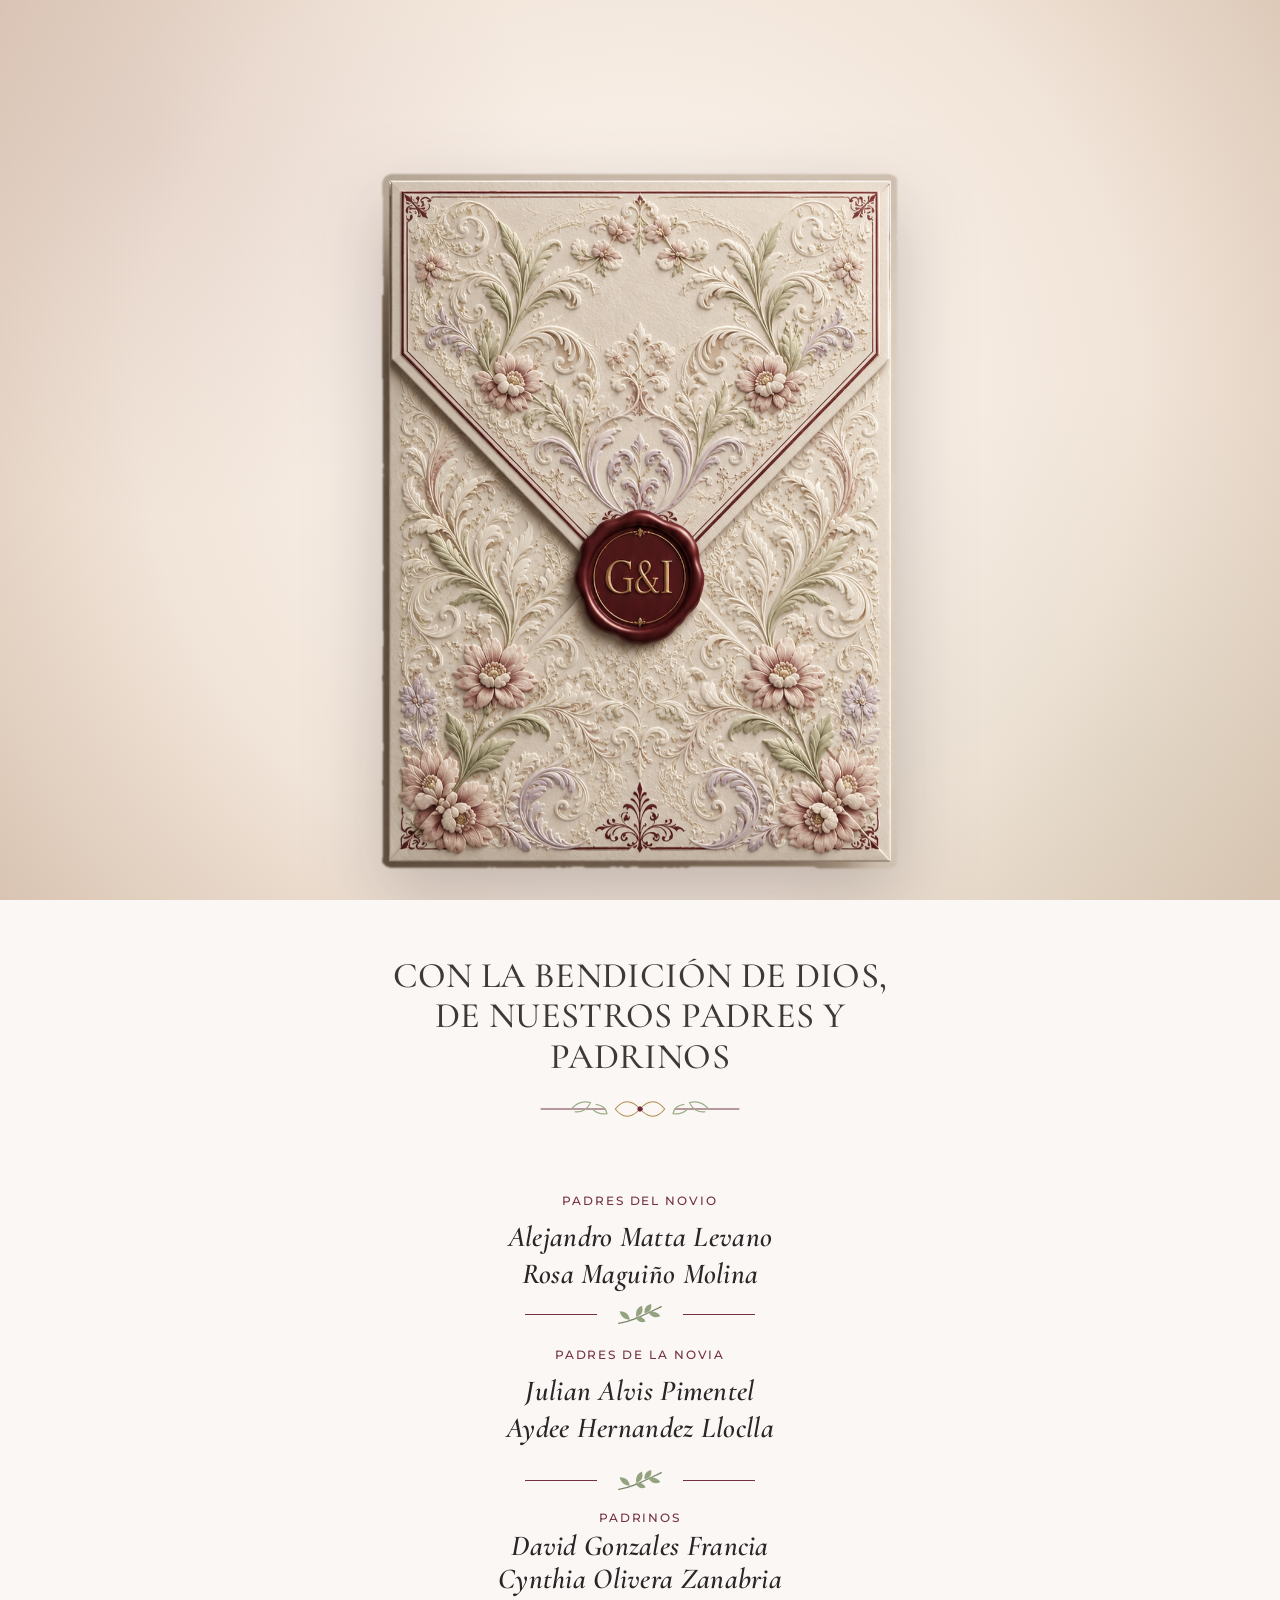
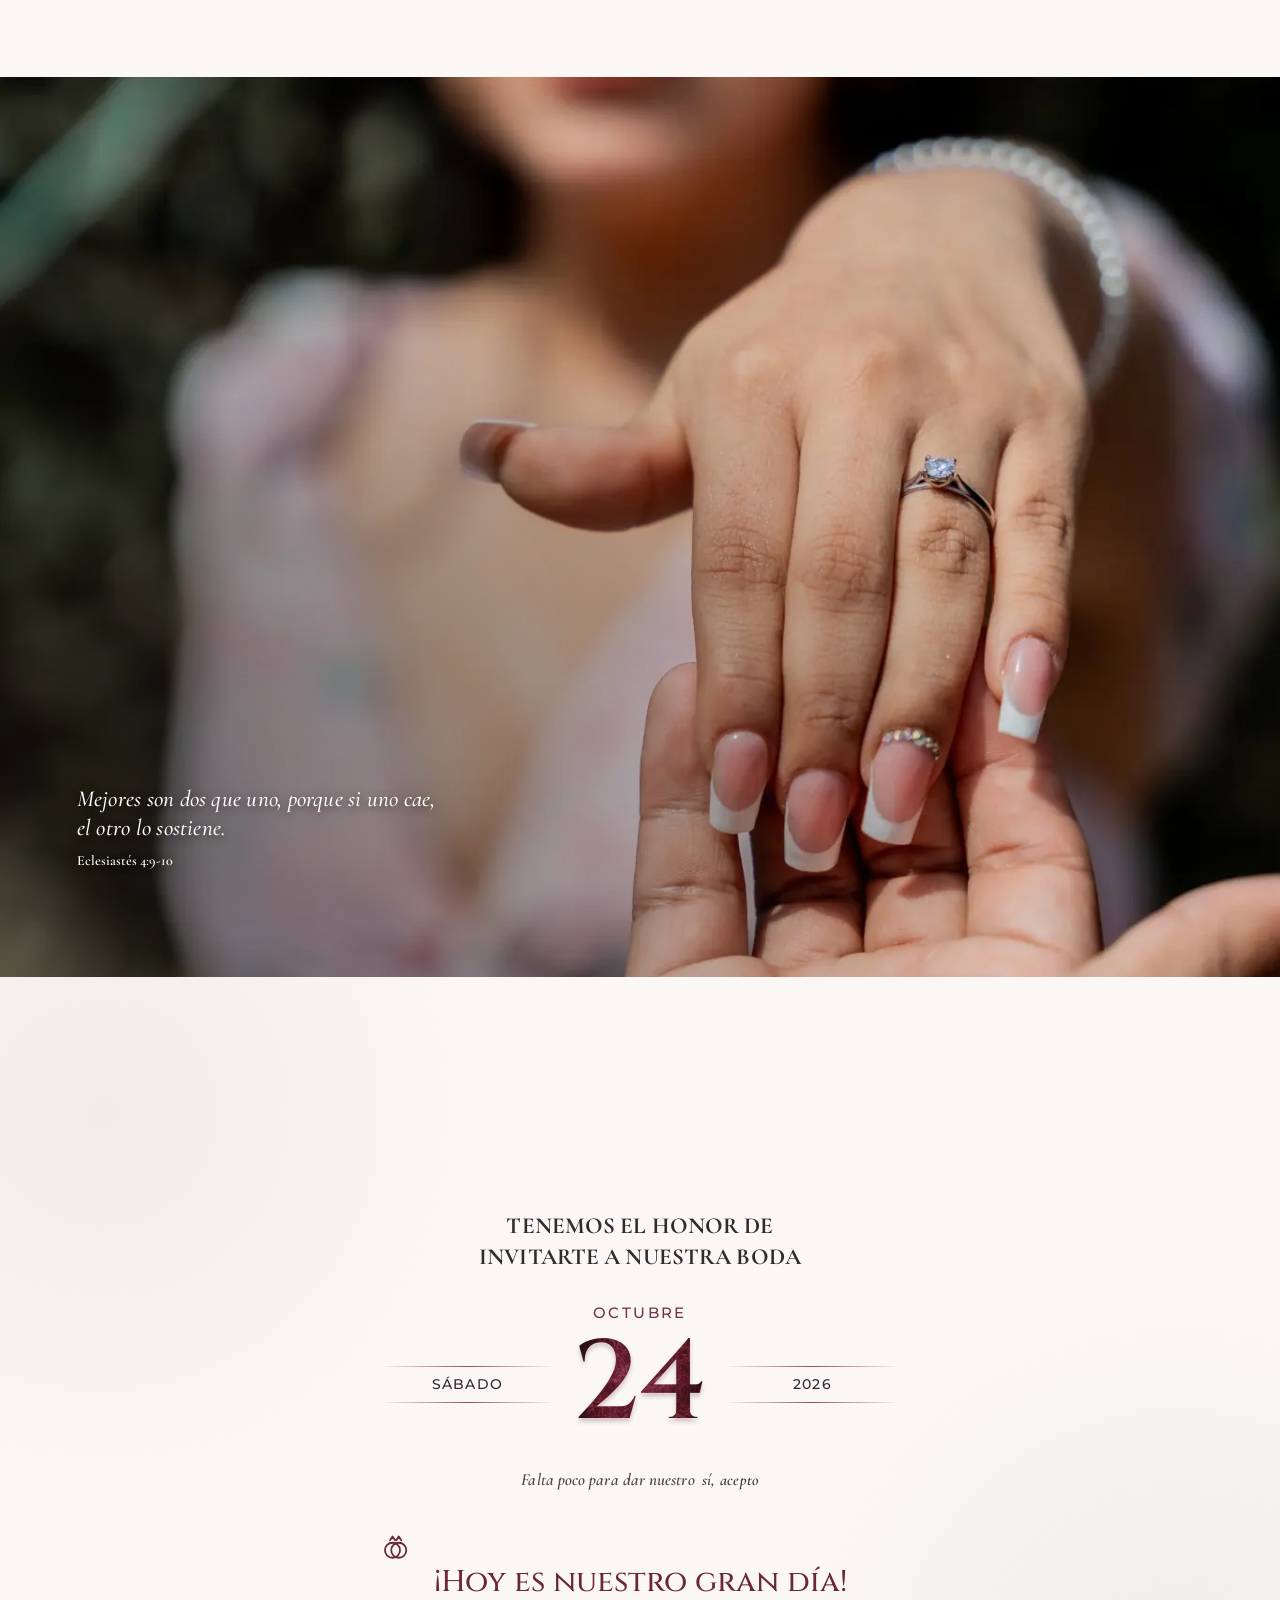
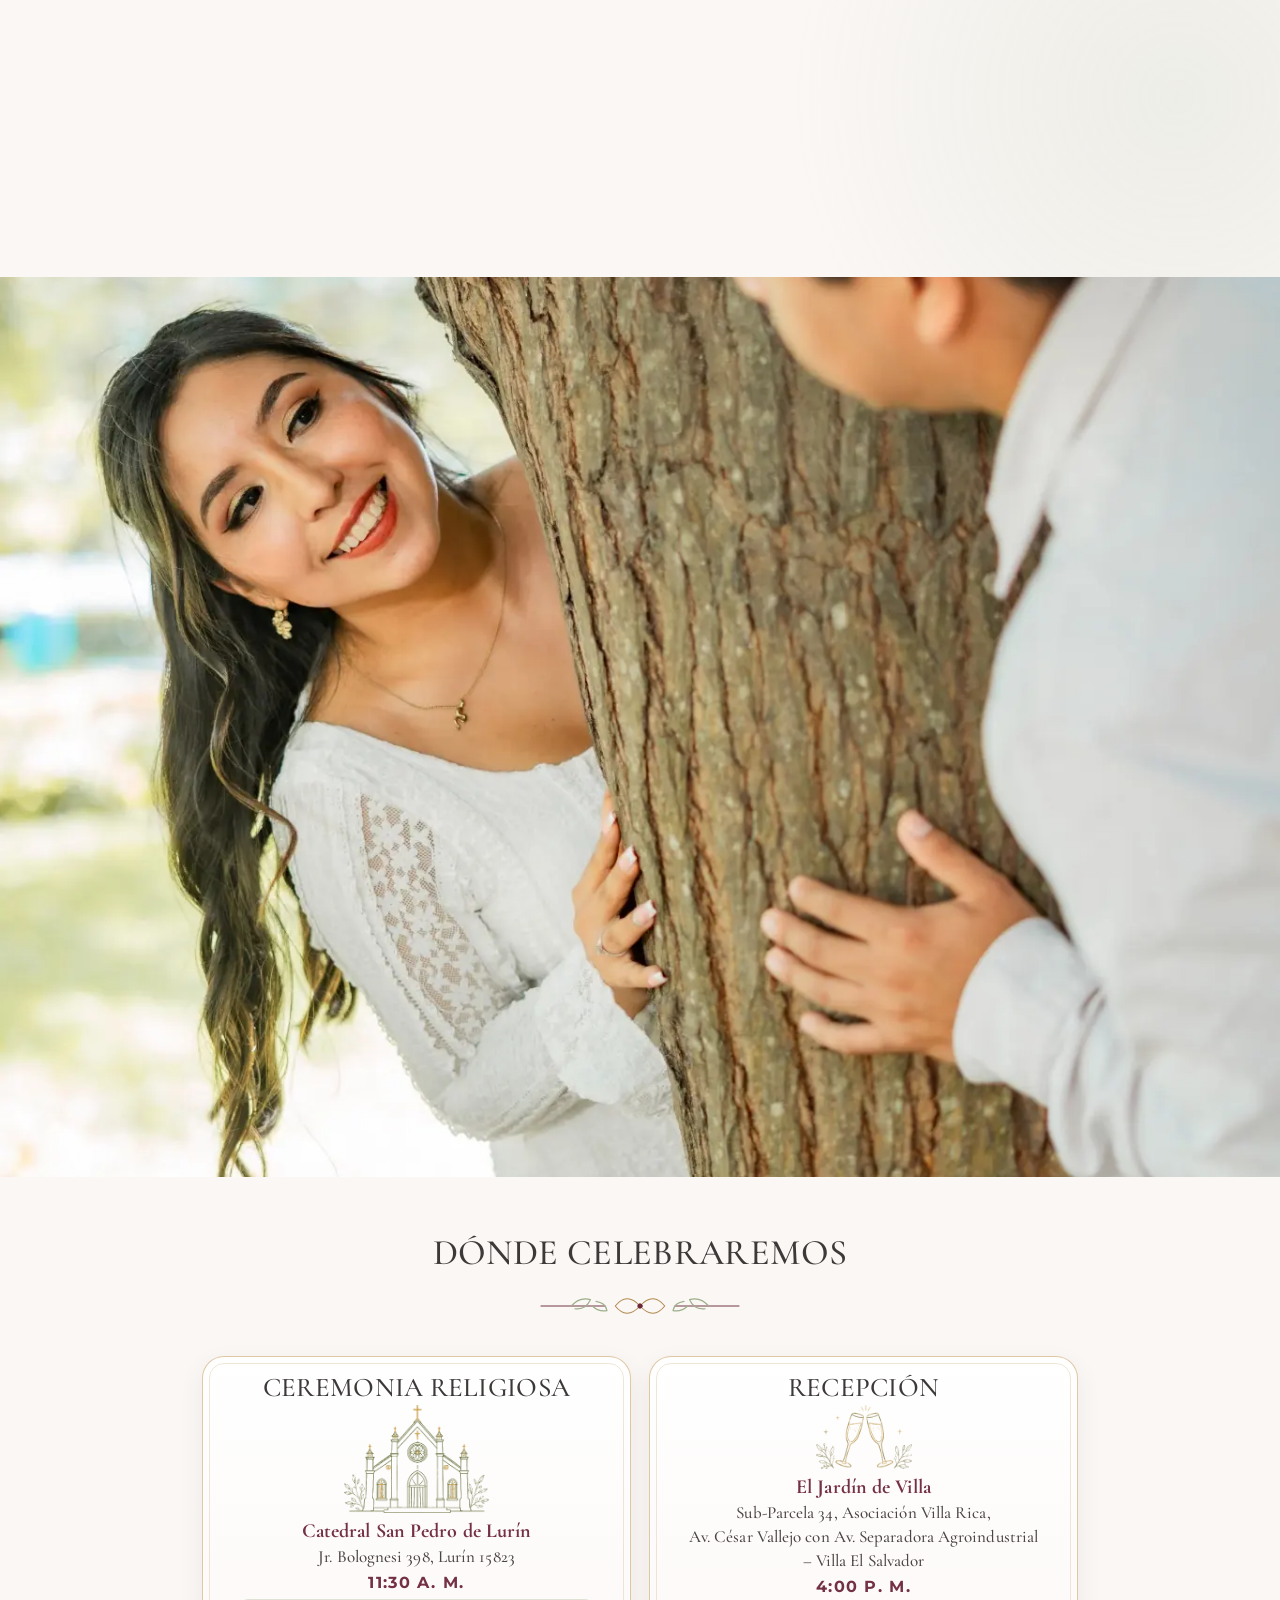
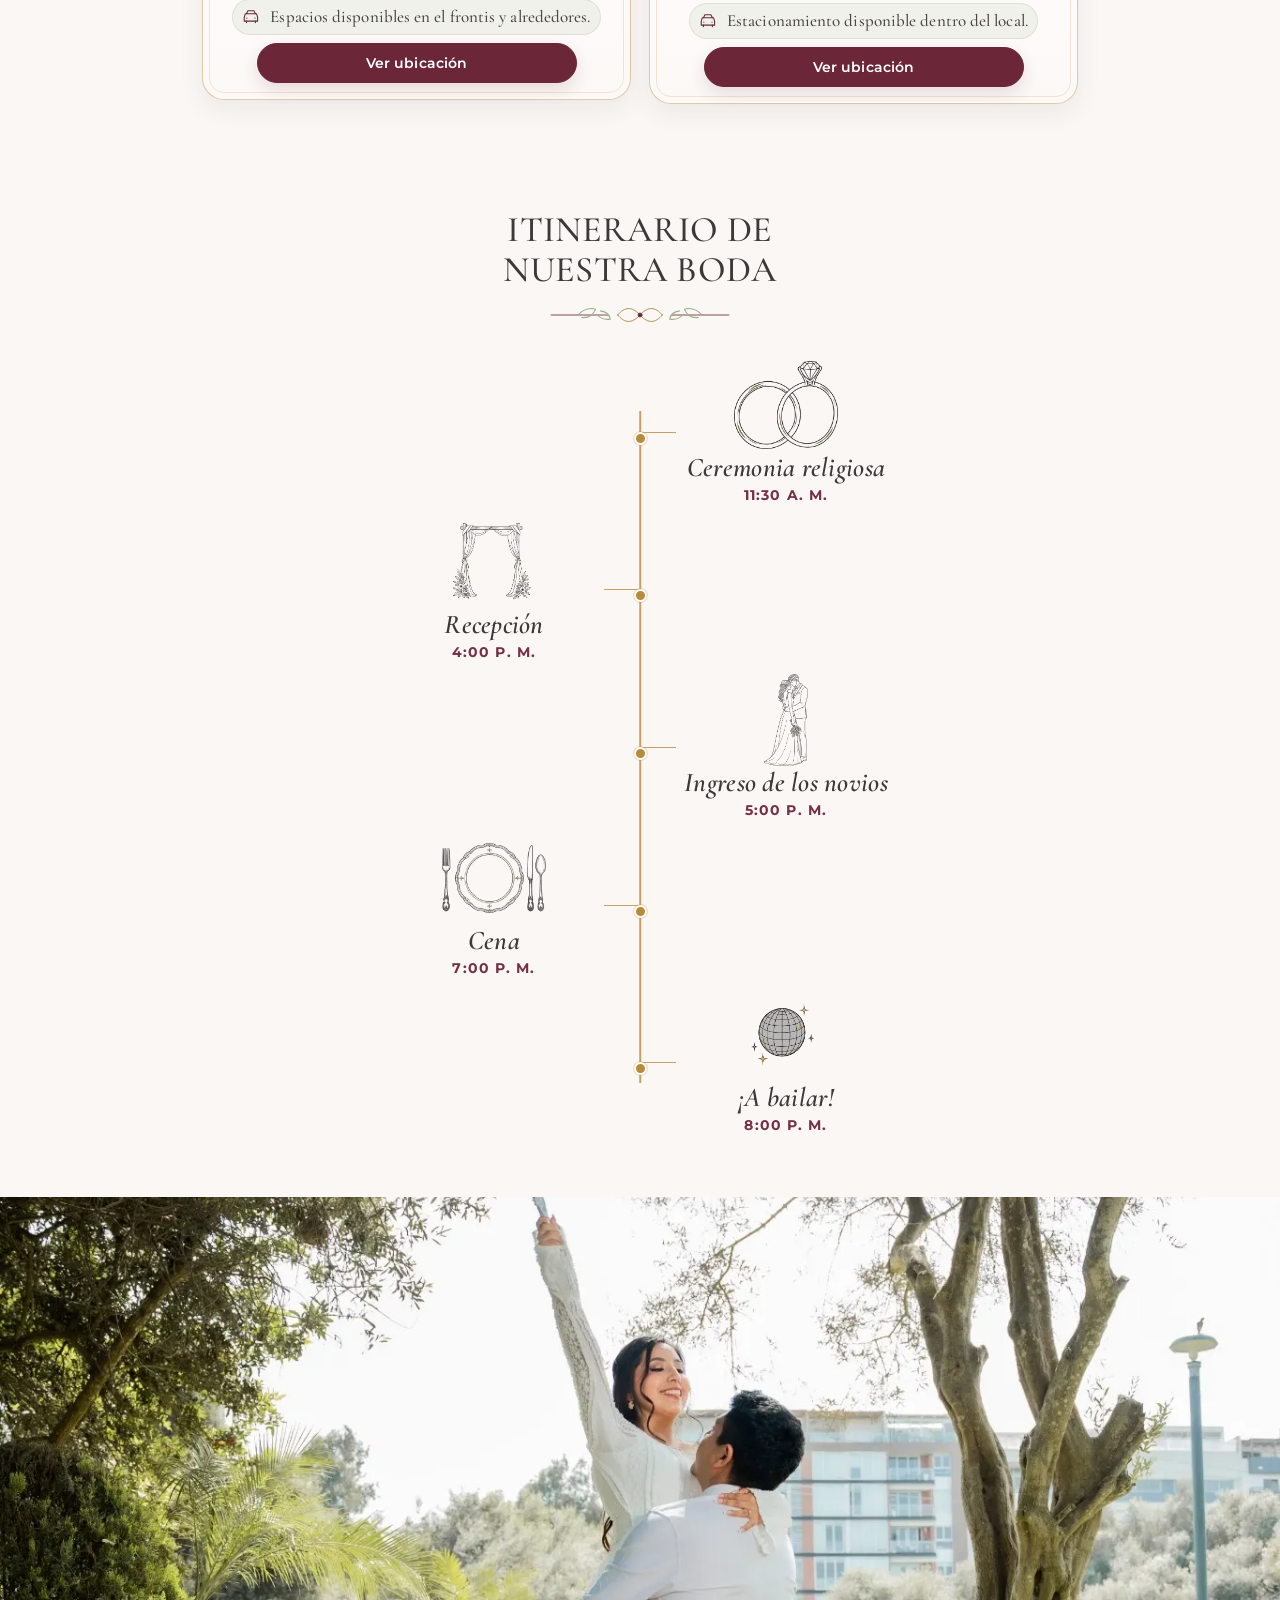
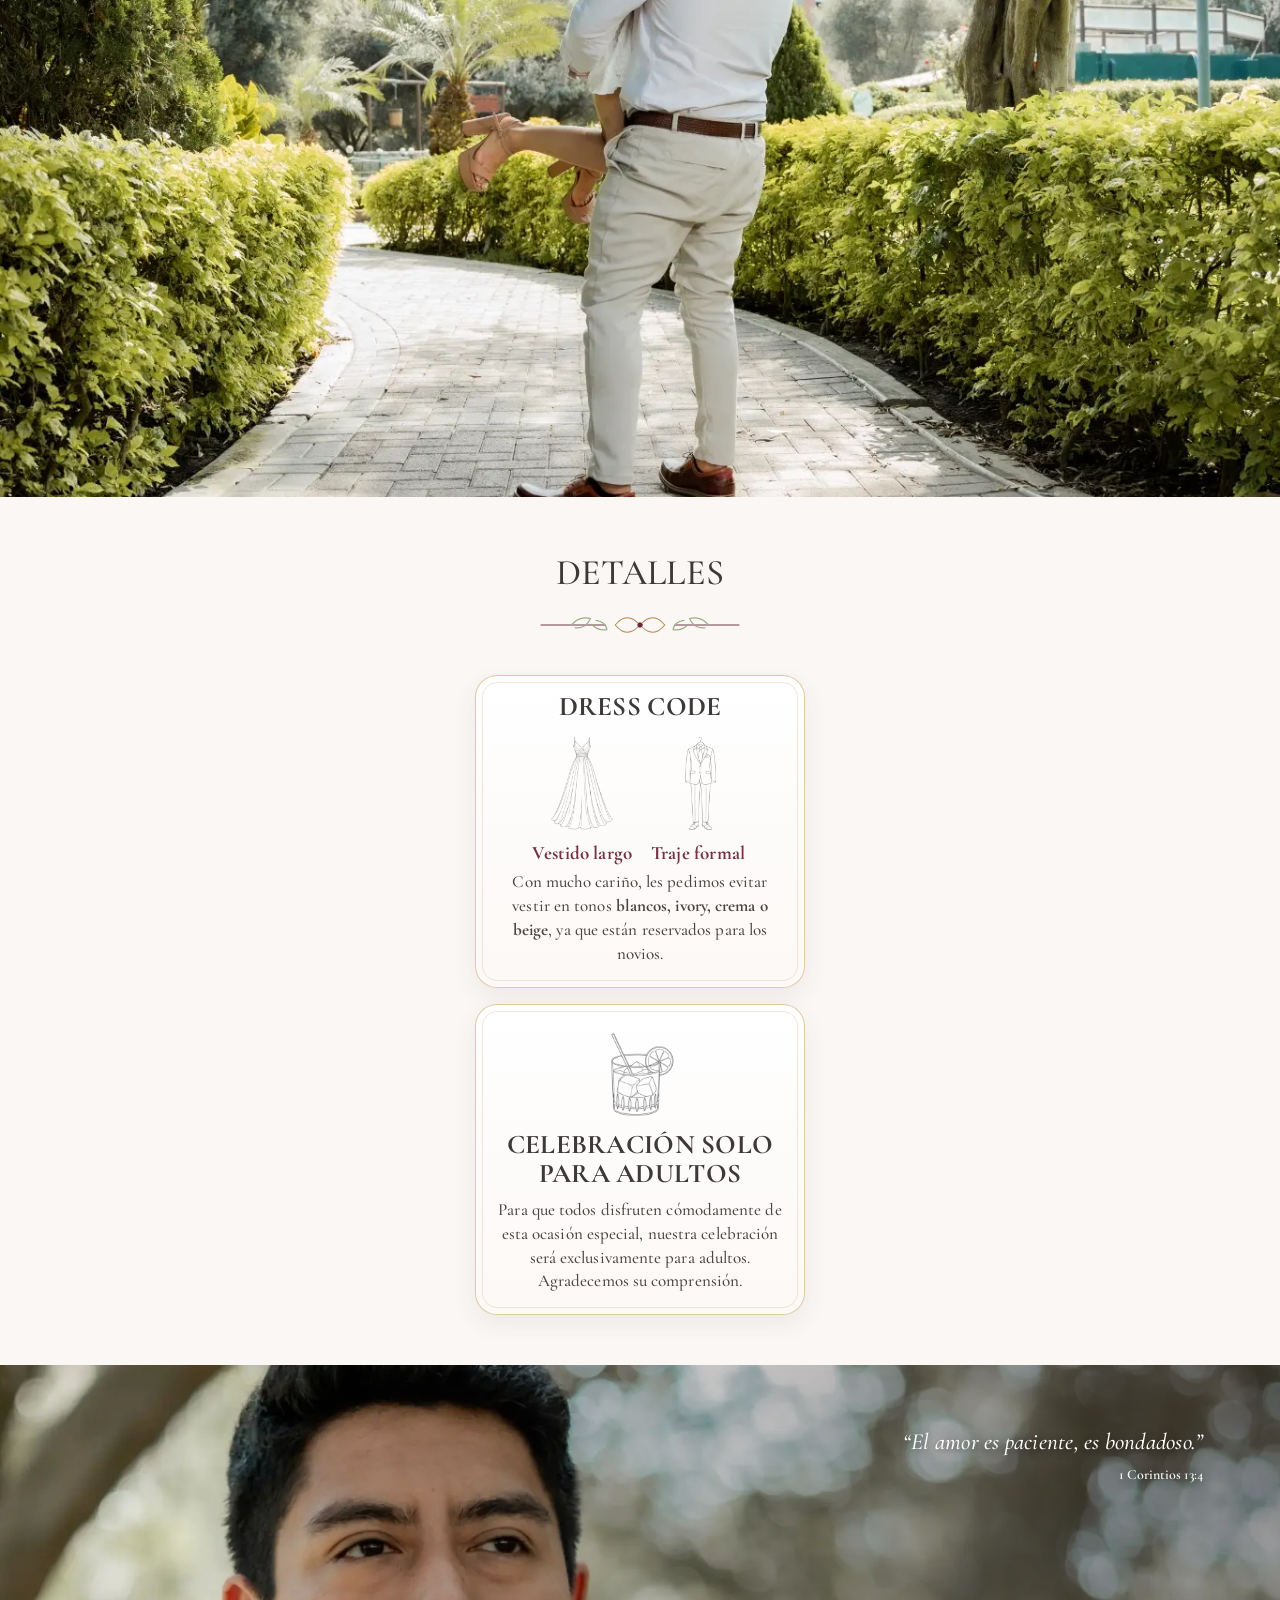
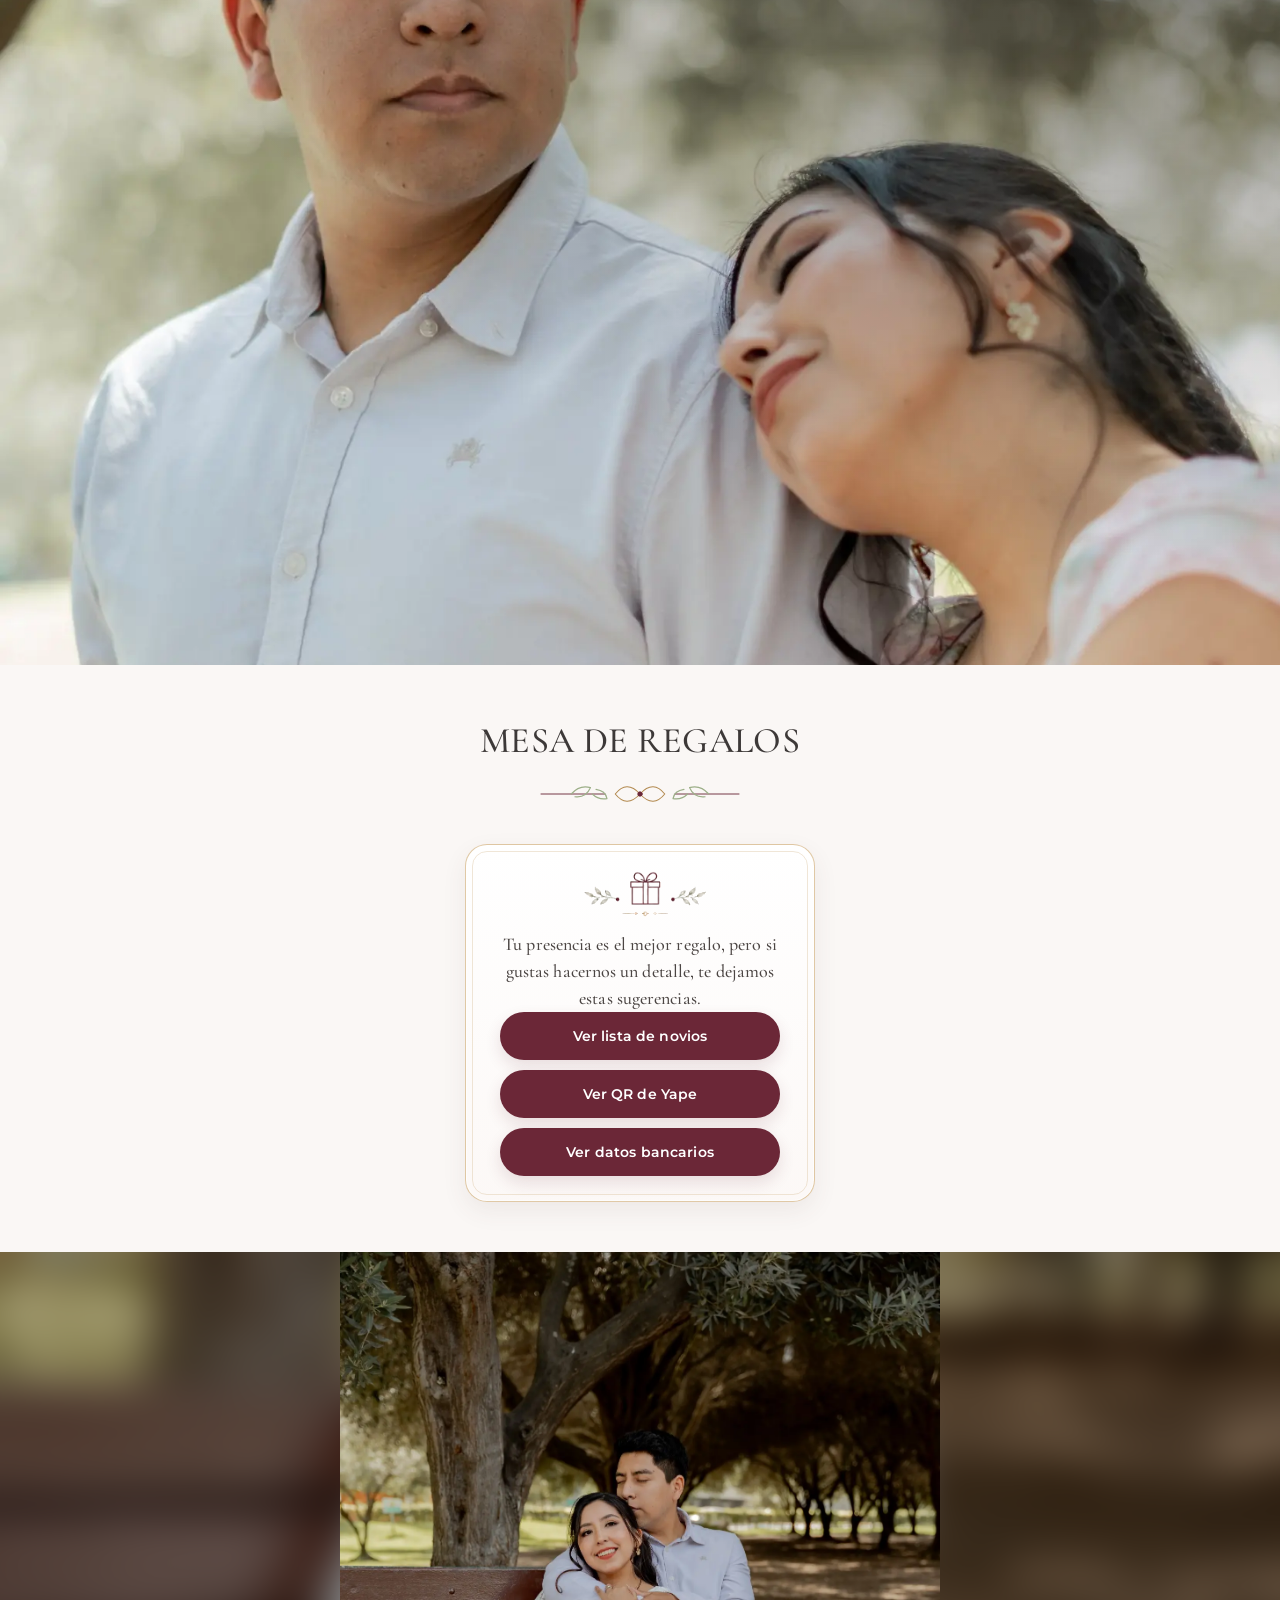
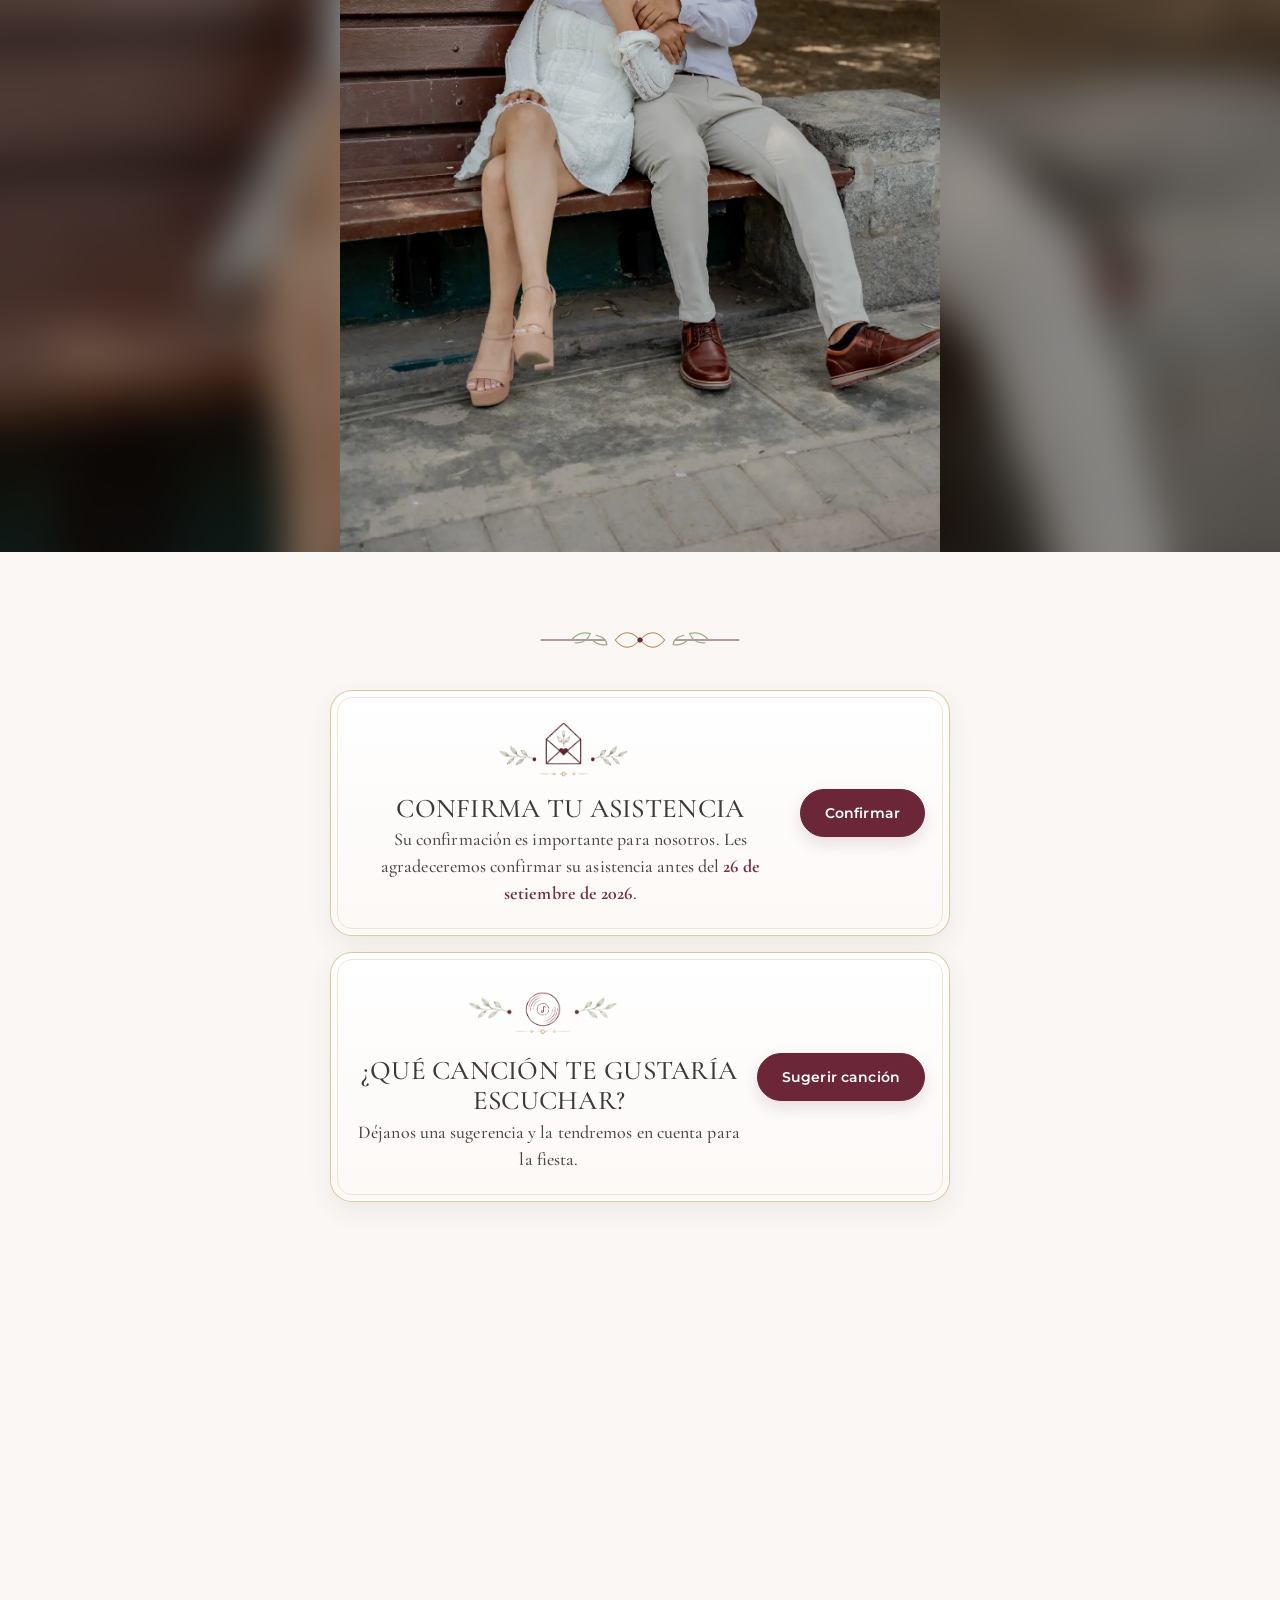
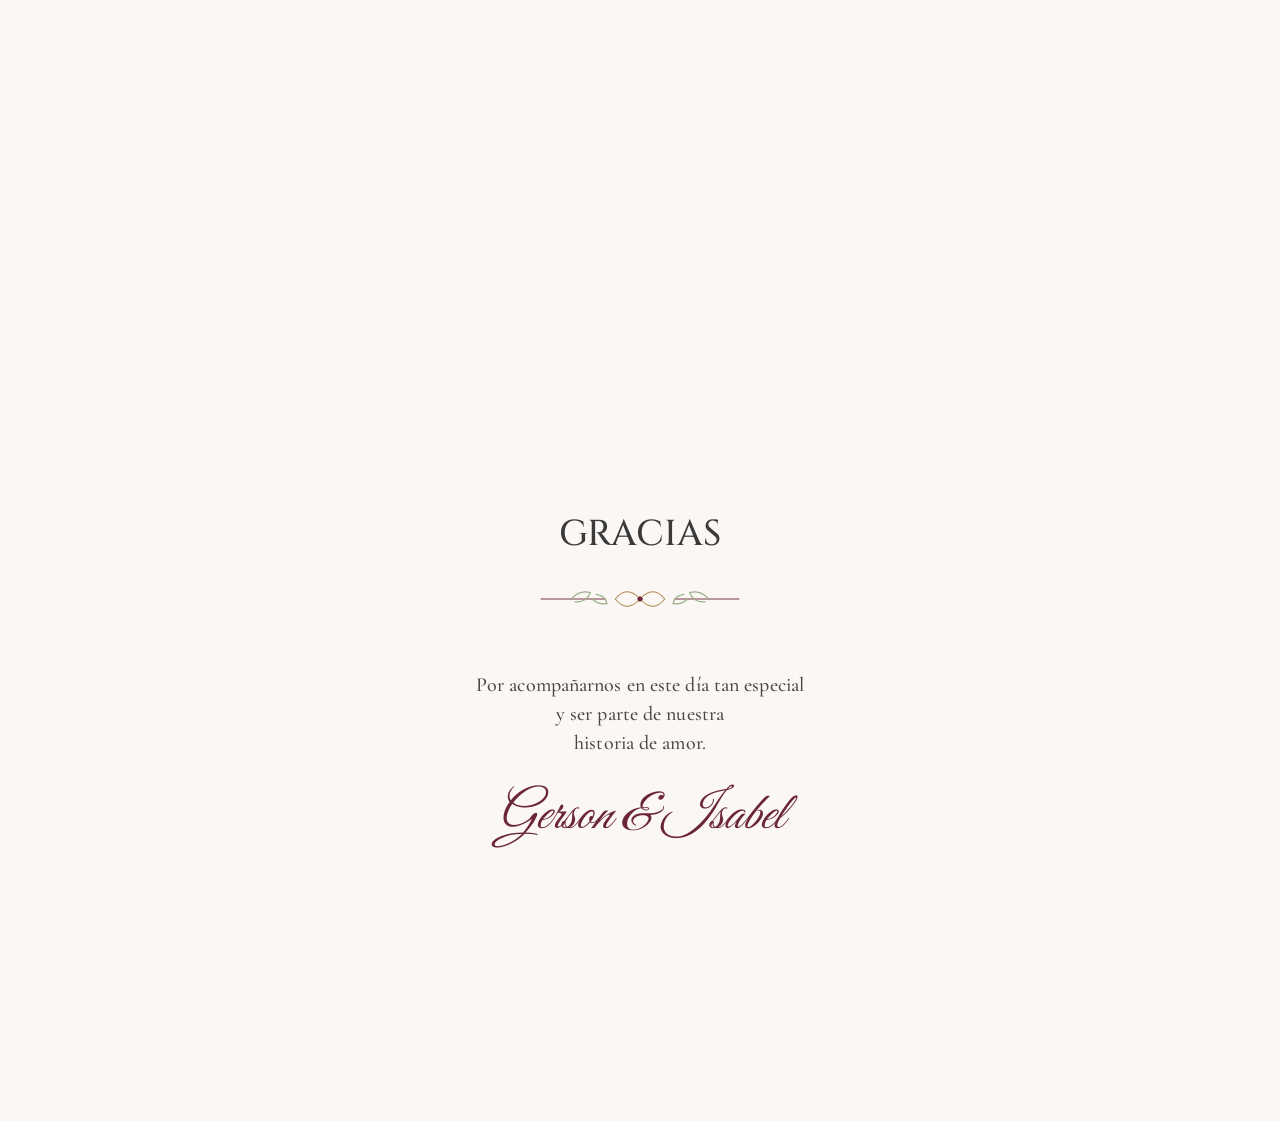
==== commit 43cc0f83: "Actualizar versión de estilos para la corrección de fotografía" ====
--- a/index.html
+++ b/index.html
@@ -50,7 +50,7 @@
 >
 <!-- Estilos de la invitación -->
 <link href="css/variables.css?v=176" rel="stylesheet">
-<link href="css/style.css?v=178" rel="stylesheet">
+<link href="css/style.css?v=184" rel="stylesheet">
 
 <style>
 /* v78 · Fotografía de página completa entre el ticket y la bendición */
--- a/css/style.css
+++ b/css/style.css
@@ -12534,3 +12534,27 @@
     }
 }
 
+/* =====================================================
+   v184 · FOTO VERTICAL DESPUÉS DE REGALOS EN ESCRITORIO
+   Muestra la imagen completa sin recortar a los novios.
+===================================================== */
+@media (min-width: 769px) {
+    .story-photo--after-gifts::before {
+        content: "";
+        position: absolute;
+        inset: -28px;
+        z-index: 0;
+        background:
+            linear-gradient(rgba(38, 23, 17, 0.28), rgba(38, 23, 17, 0.28)),
+            url("../img/foto-entre-regalos-rsvp-v156.webp?v=156") center / cover no-repeat;
+        filter: blur(20px);
+        transform: scale(1.06);
+    }
+
+    .story-photo--after-gifts img {
+        position: relative;
+        z-index: 1;
+        object-fit: contain;
+        object-position: 50% 50%;
+    }
+}
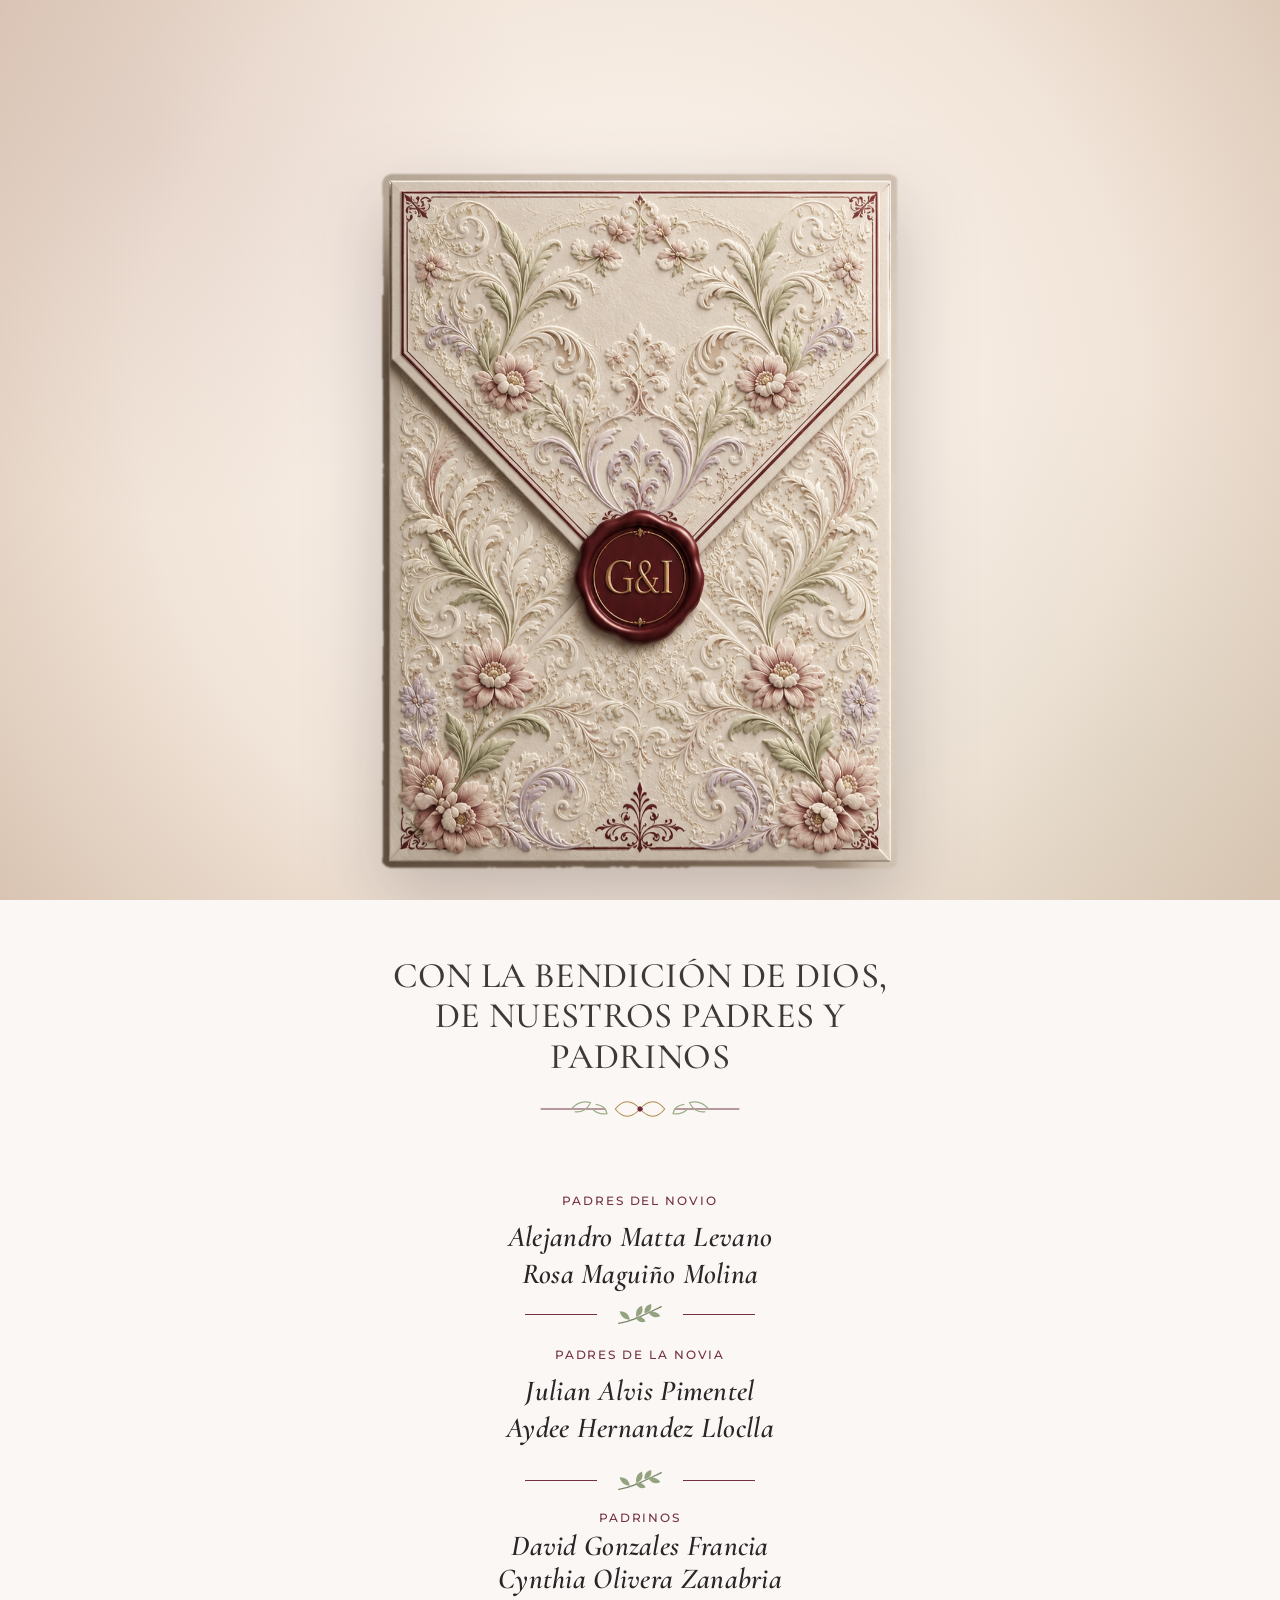
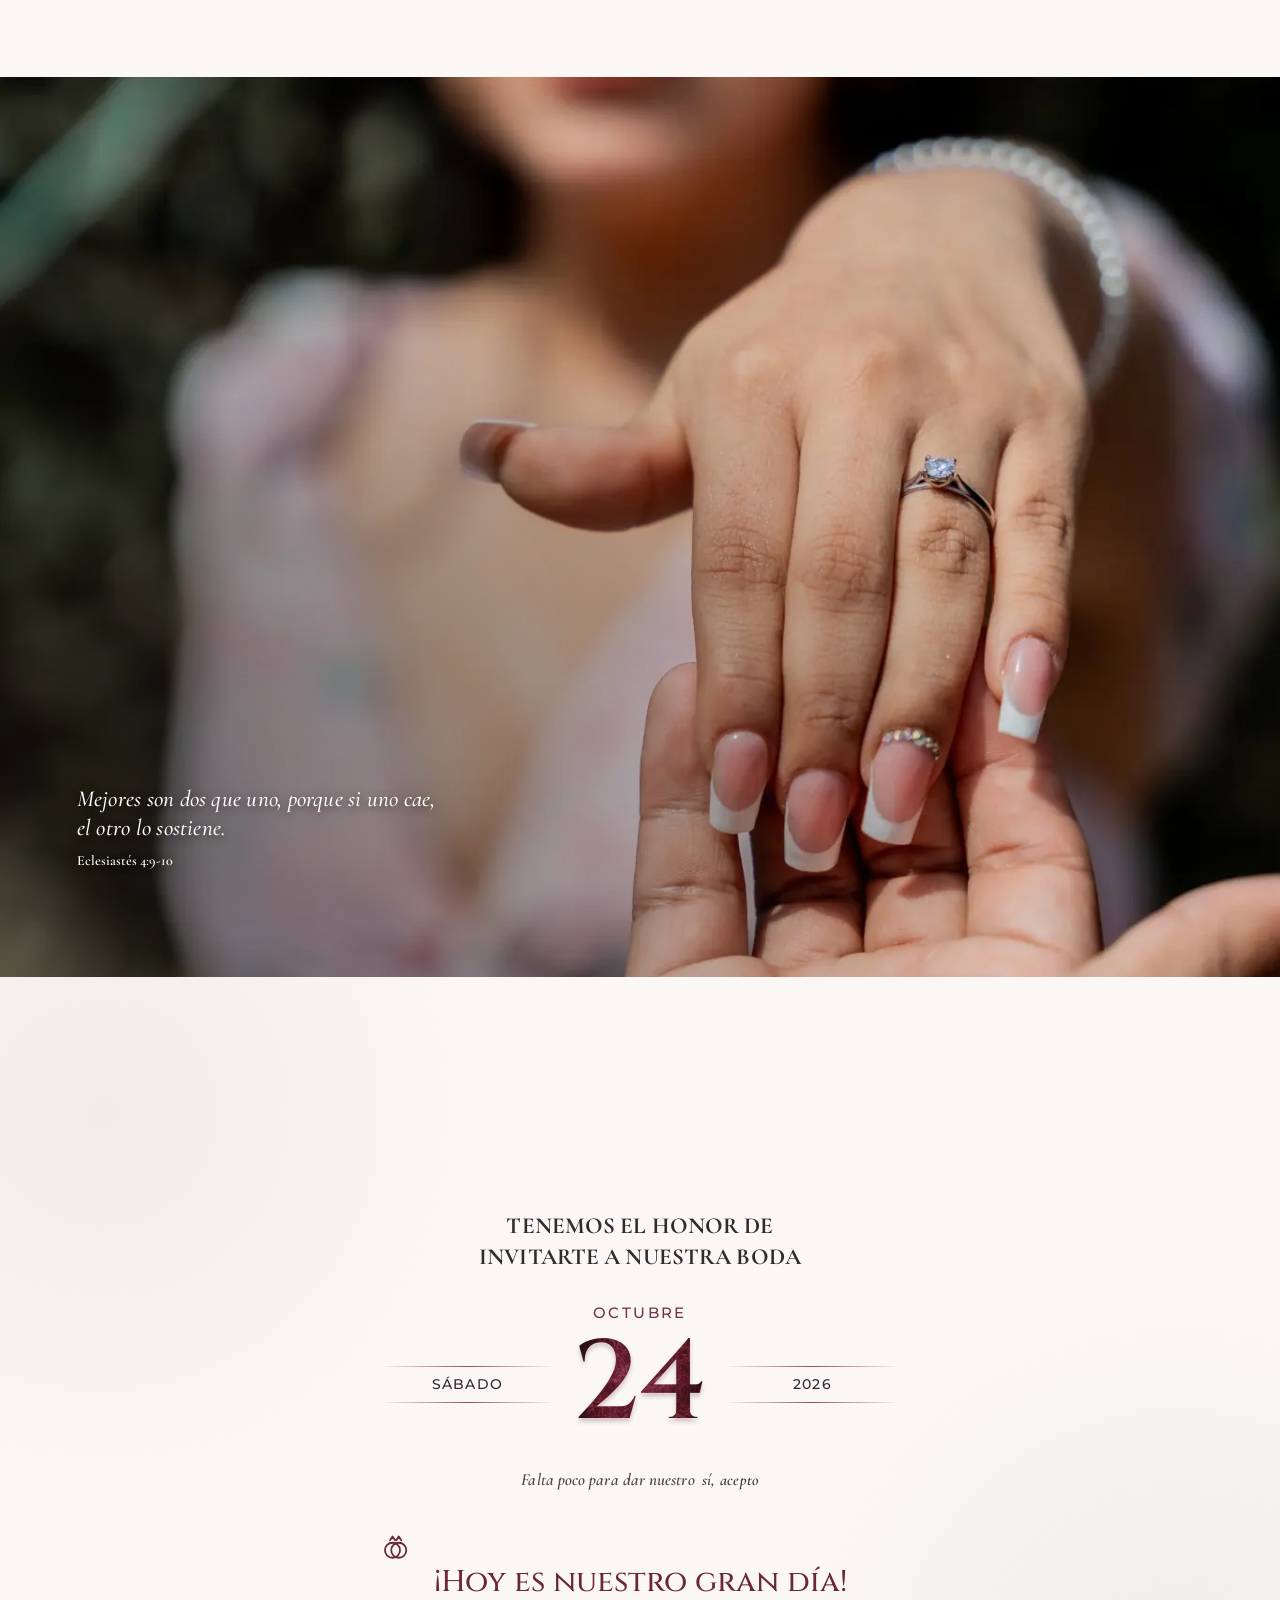
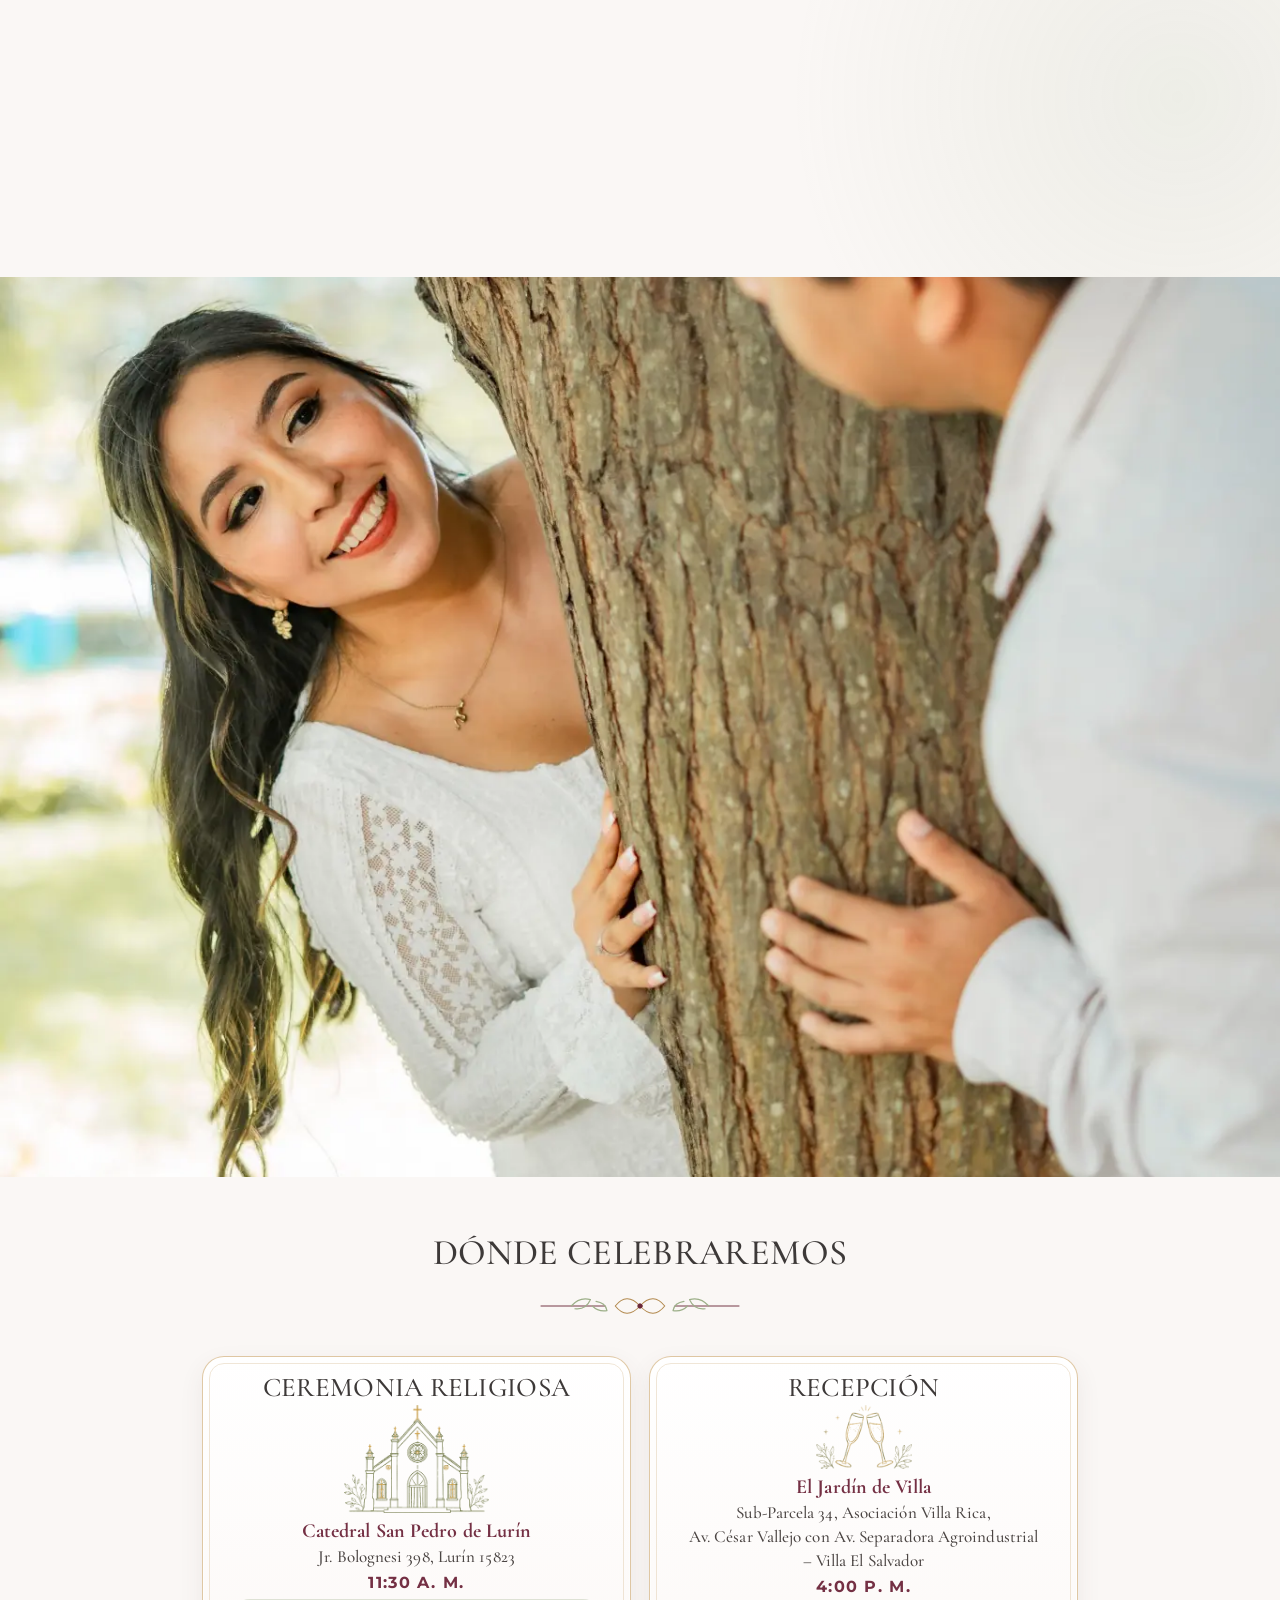
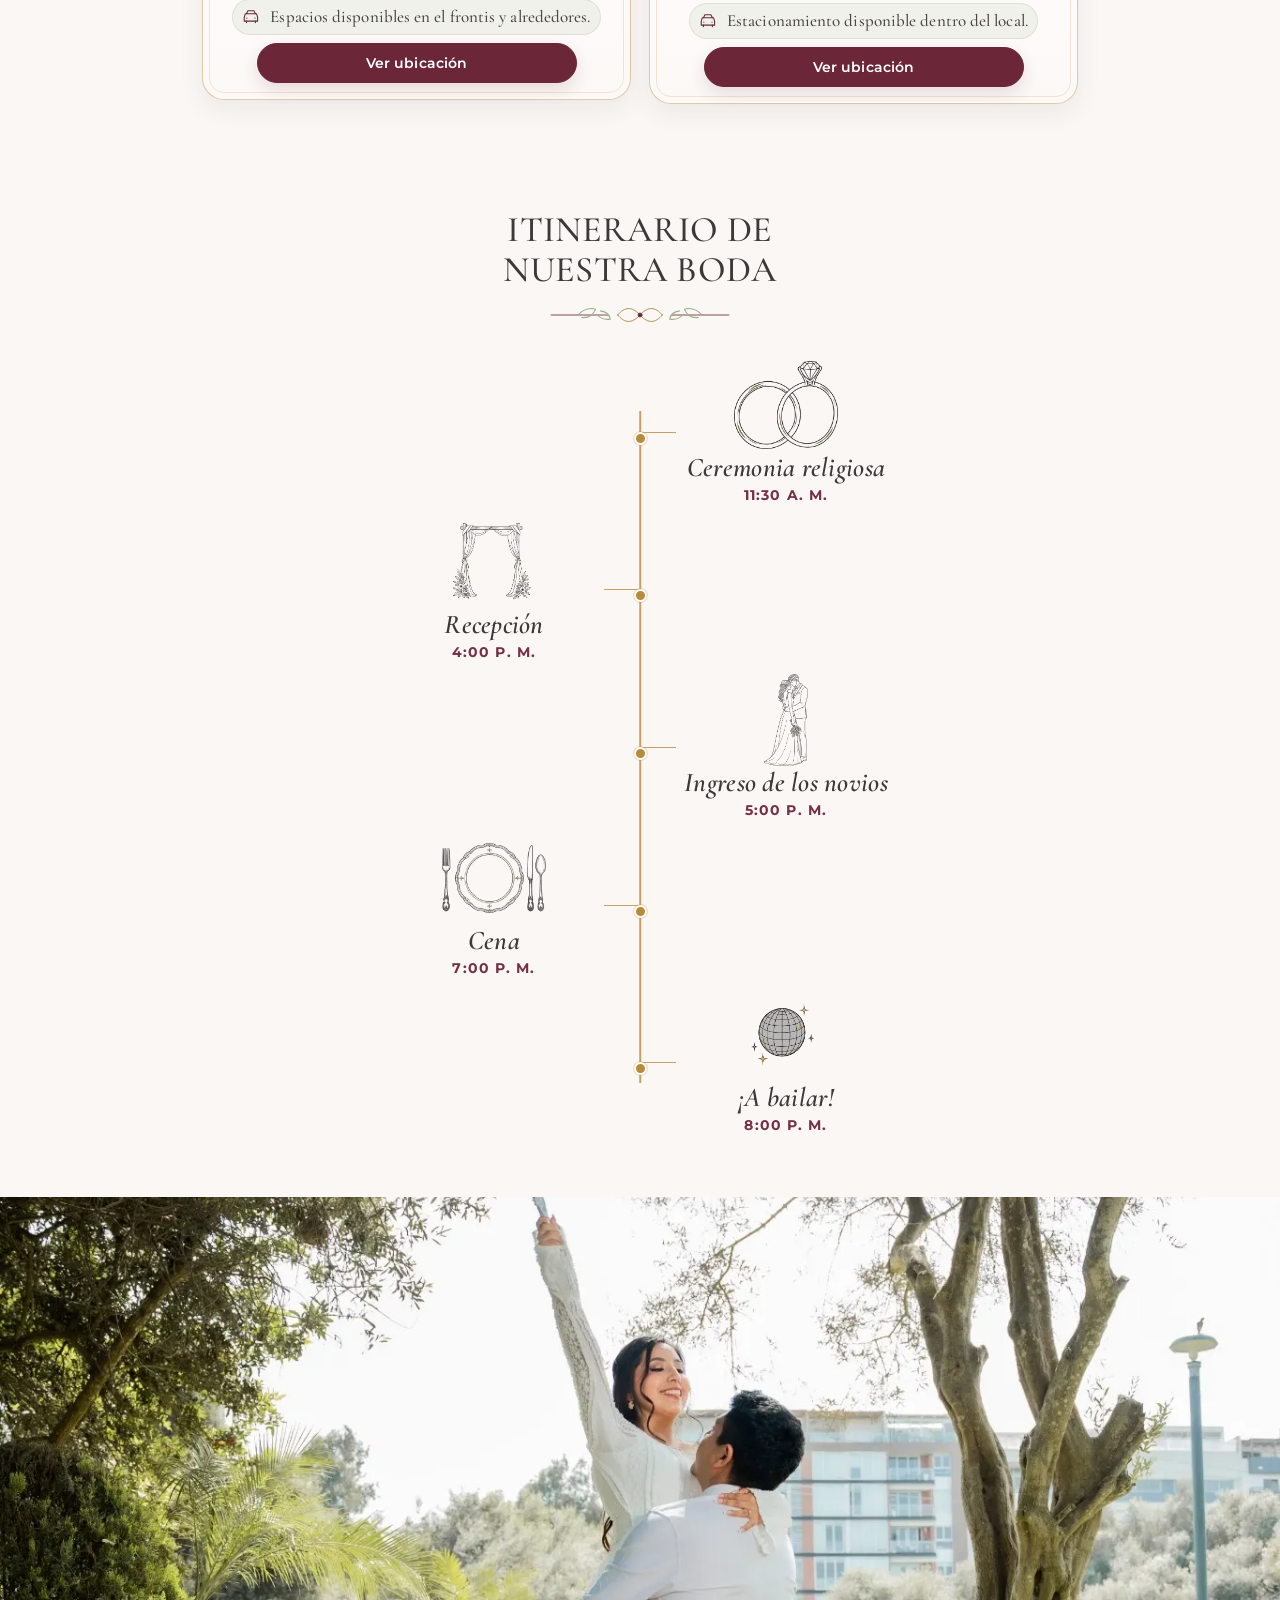
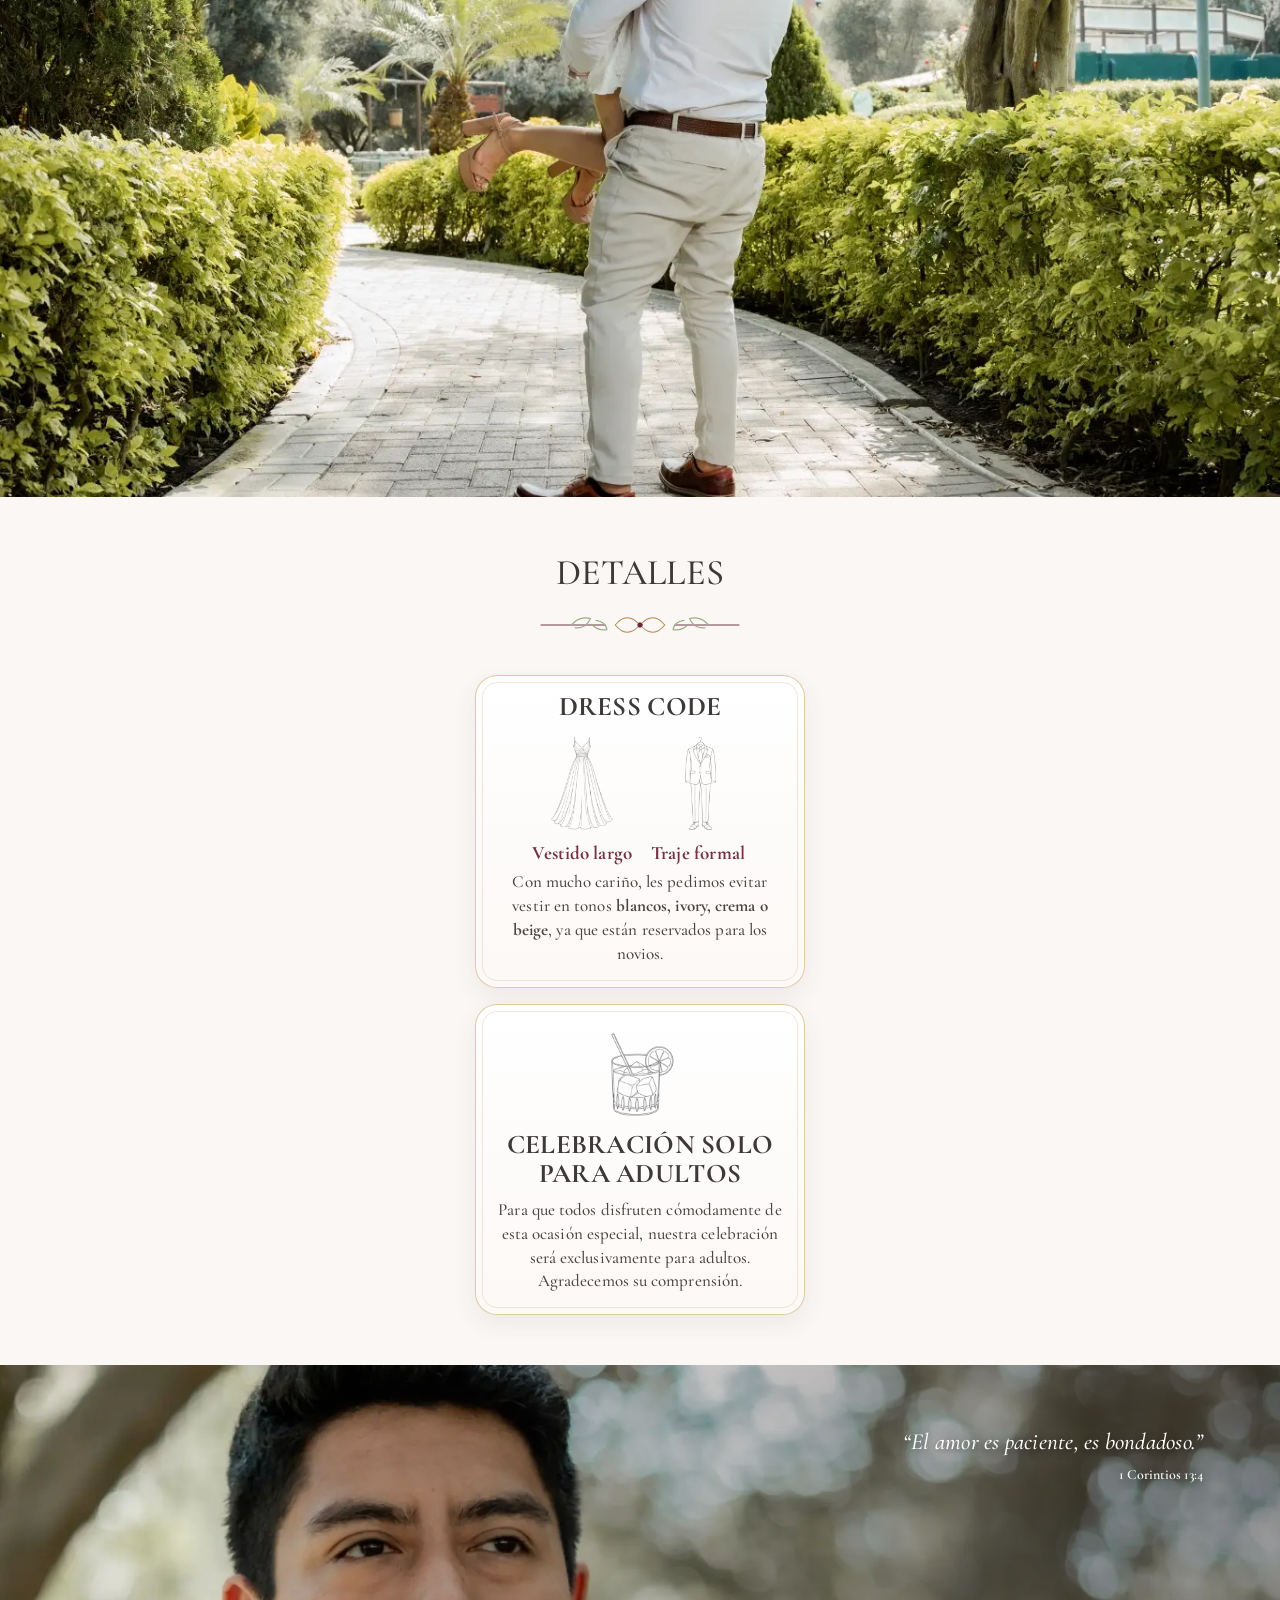
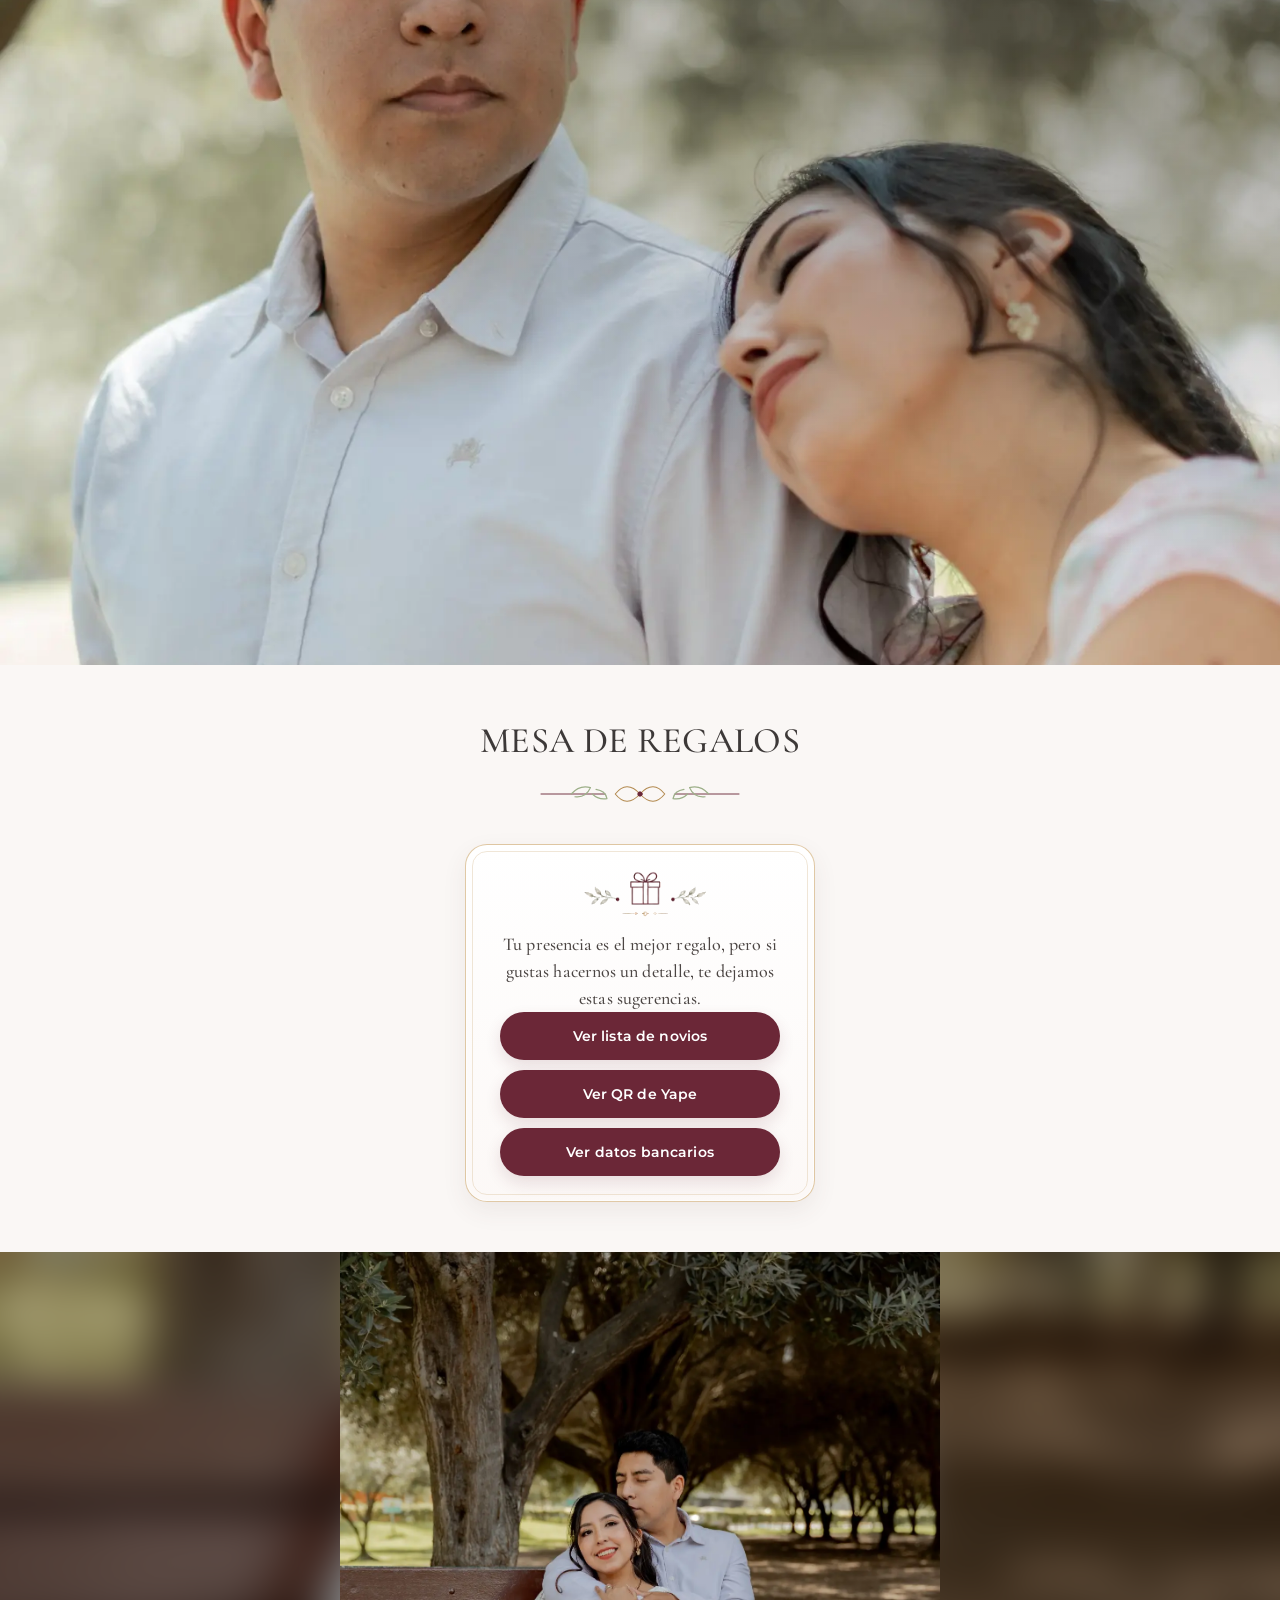
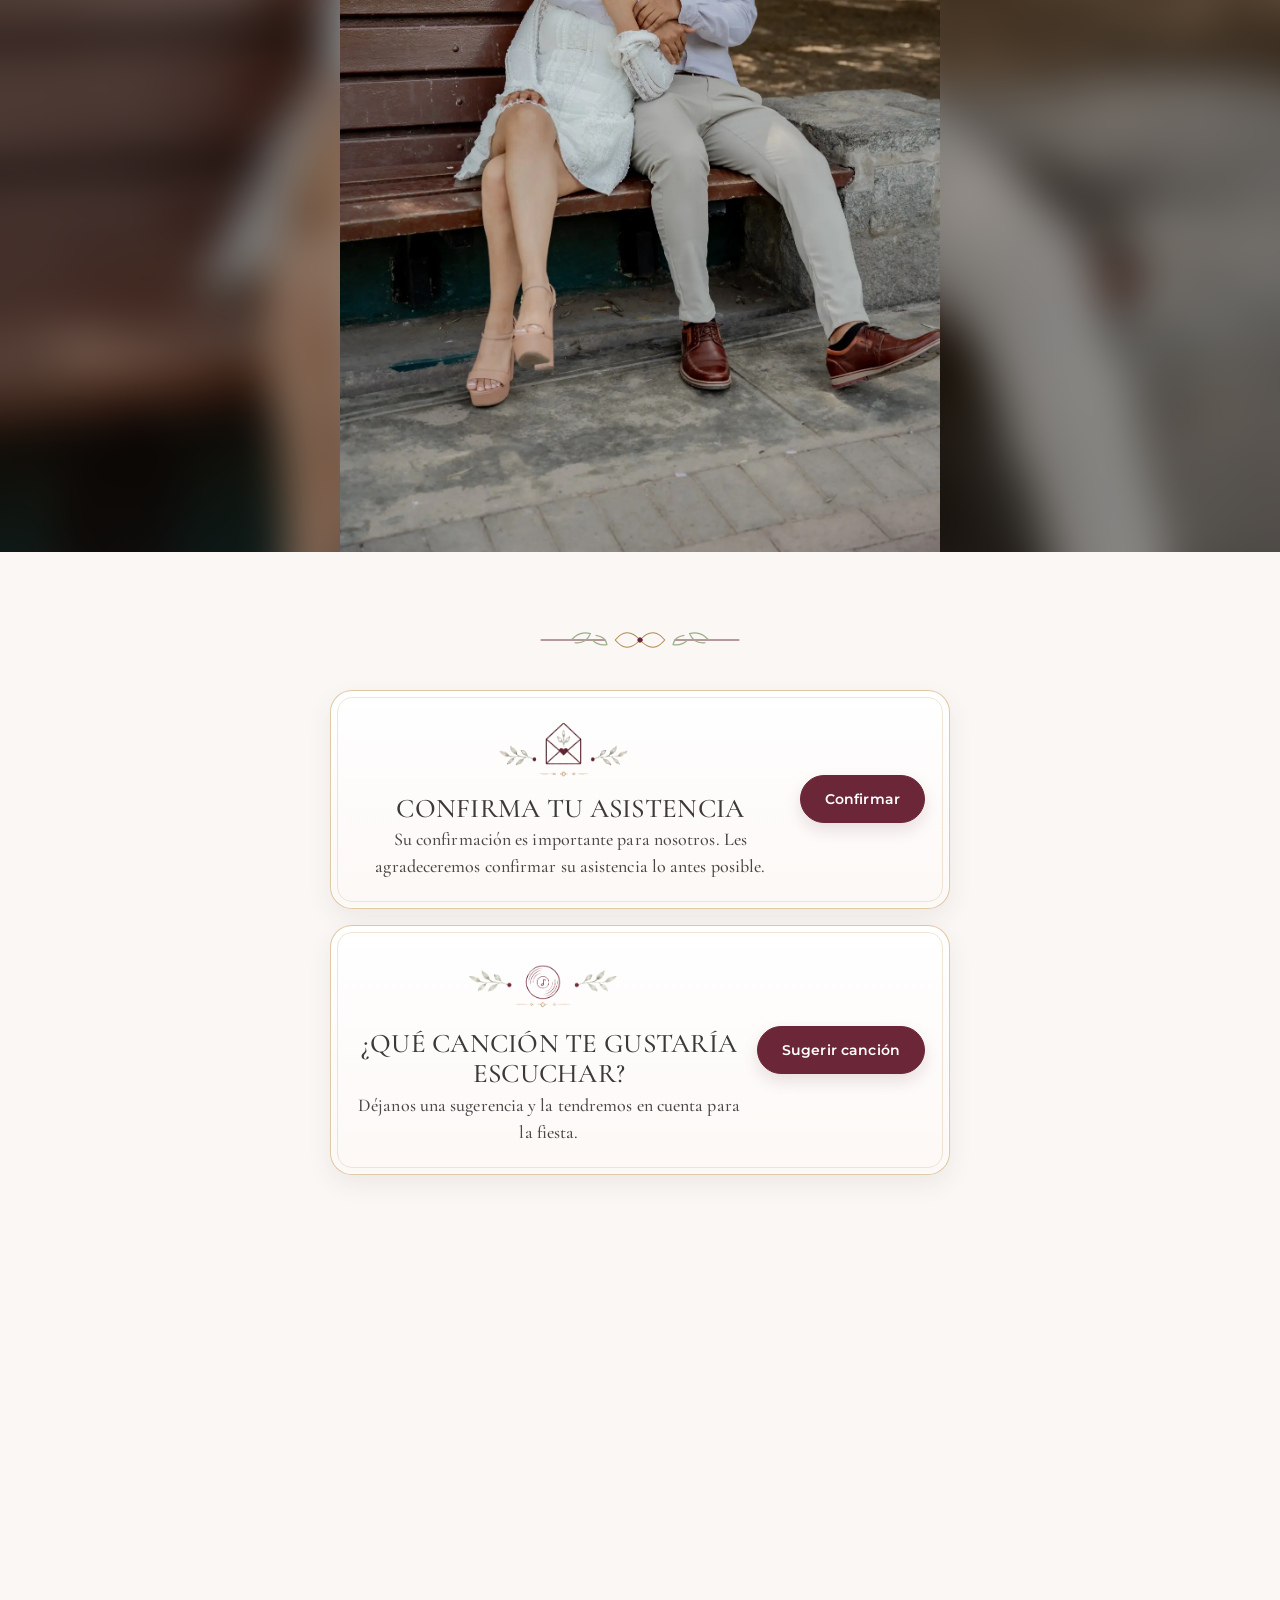
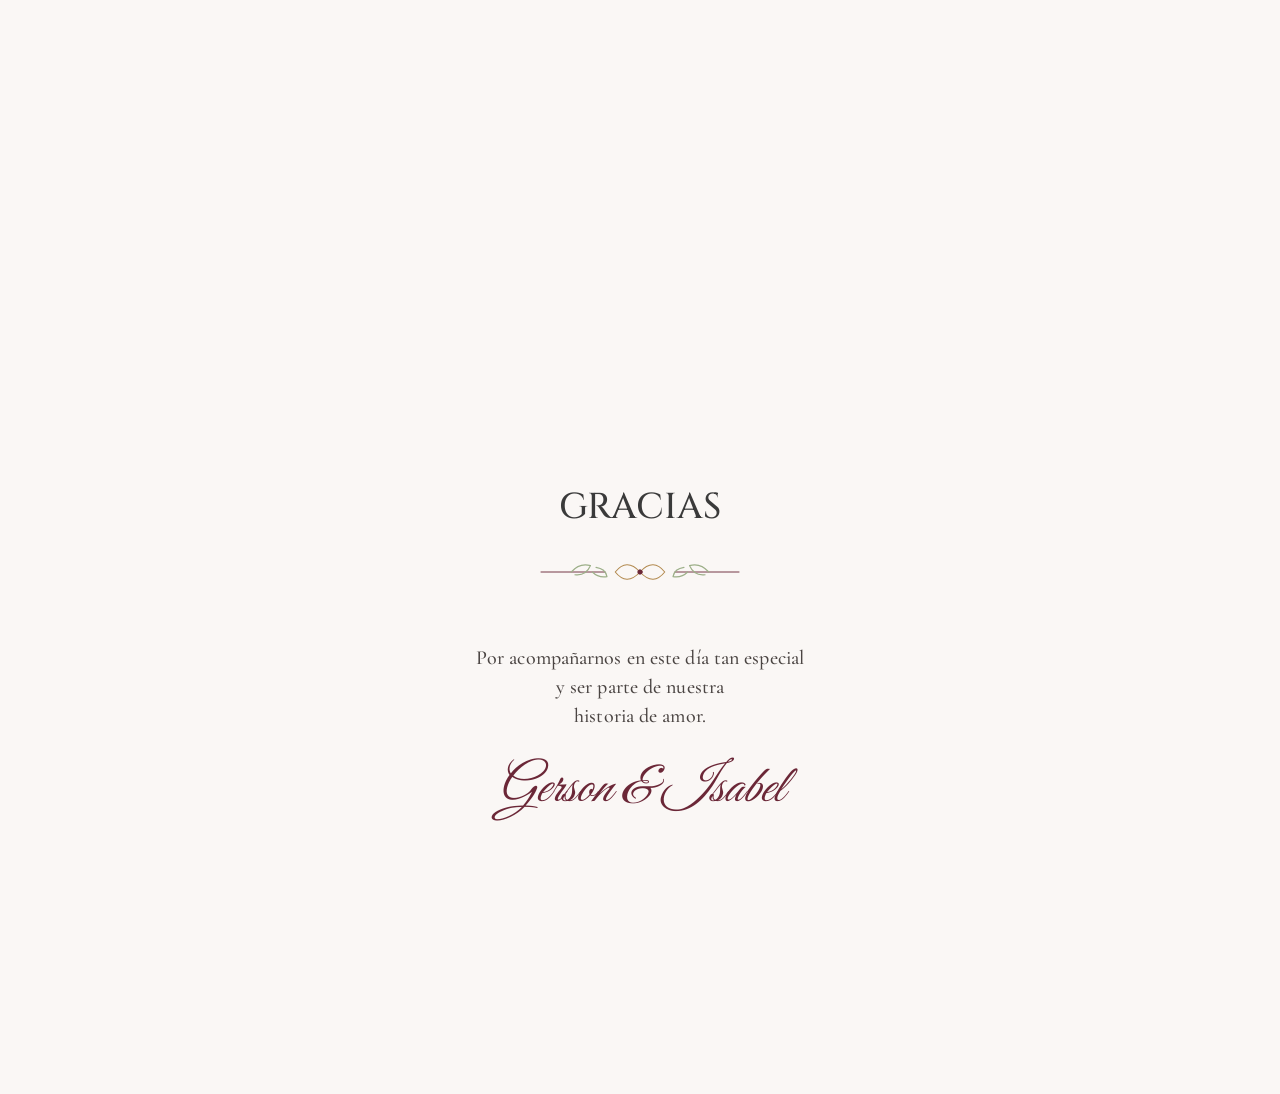
==== commit c02939a0: "Refresh script cache for corrected RSVP wording" ====
--- a/index.html
+++ b/index.html
@@ -503,7 +503,7 @@
 <h3>
             Confirma tu asistencia
         </h3>
-<p>Su confirmación es importante para nosotros. Les agradeceremos confirmar su asistencia antes del <strong class="rsvp-deadline">26 de setiembre de 2026</strong>.</p>
+<p>Su confirmación es importante para nosotros. Les agradeceremos confirmar su asistencia lo antes posible.</p>
 <p class="rsvp-form-warning" hidden="" id="rsvp-form-warning">
             Abre el enlace personalizado que recibiste
             para confirmar tu asistencia.
@@ -579,6 +579,6 @@
     aria-hidden="true"
 ></div>
 <script src="https://cdn.jsdelivr.net/npm/bootstrap@5.3.7/dist/js/bootstrap.bundle.min.js"></script>
-<script src="js/script.js?v=160"></script>
+<script src="js/script.js?v=185"></script>
 </body>
 </html>
